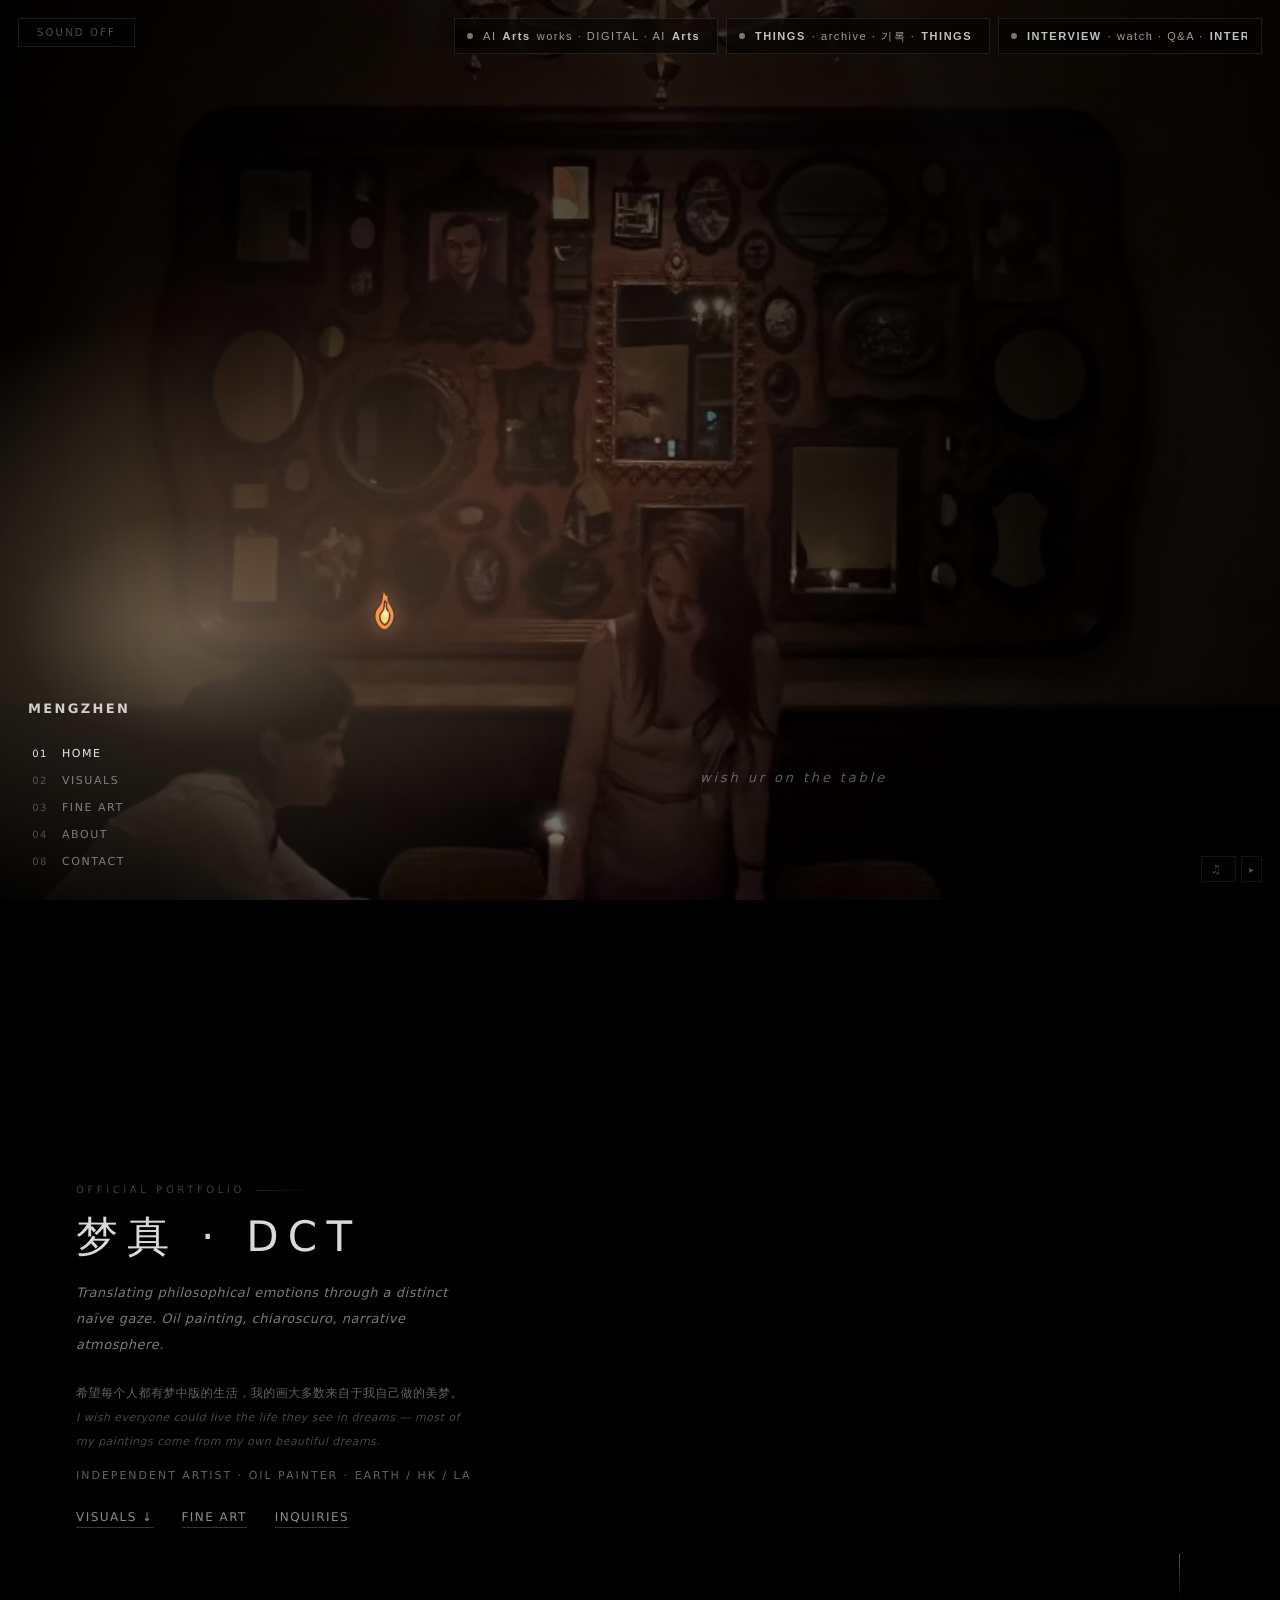
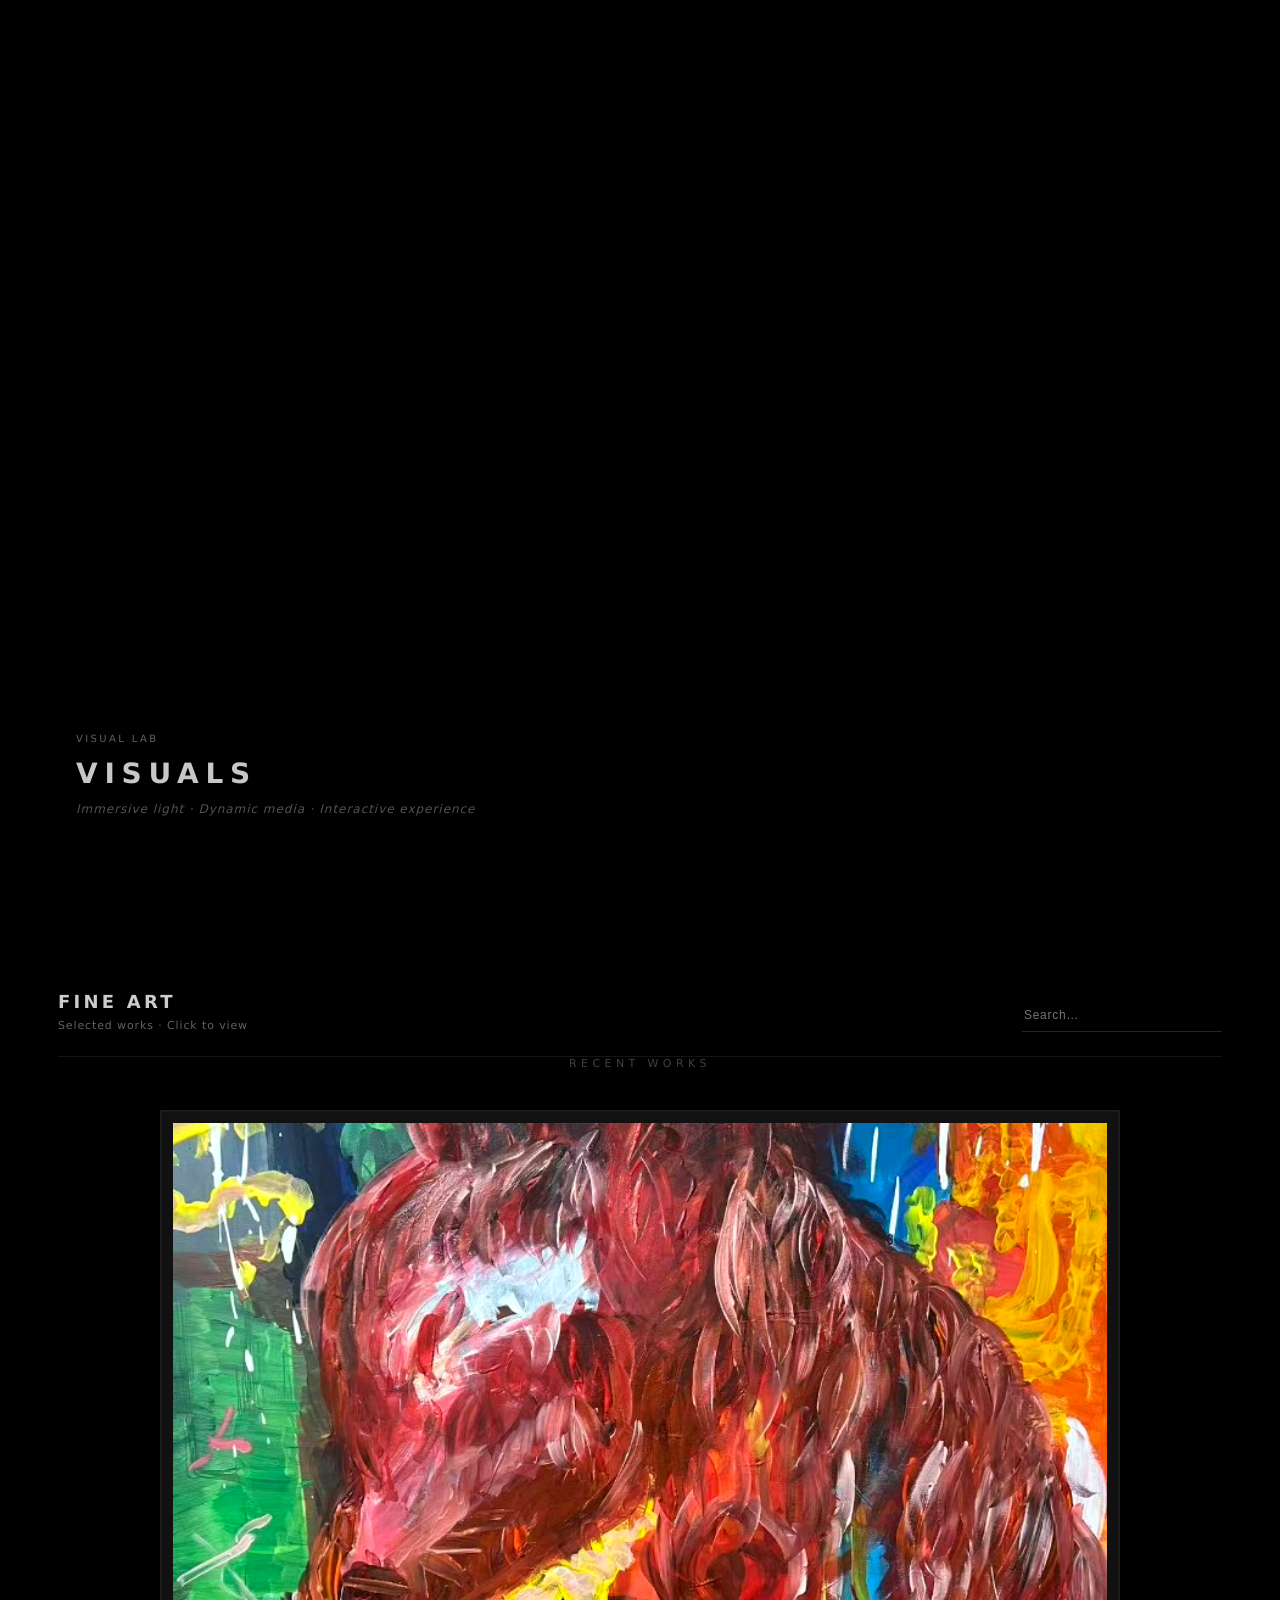
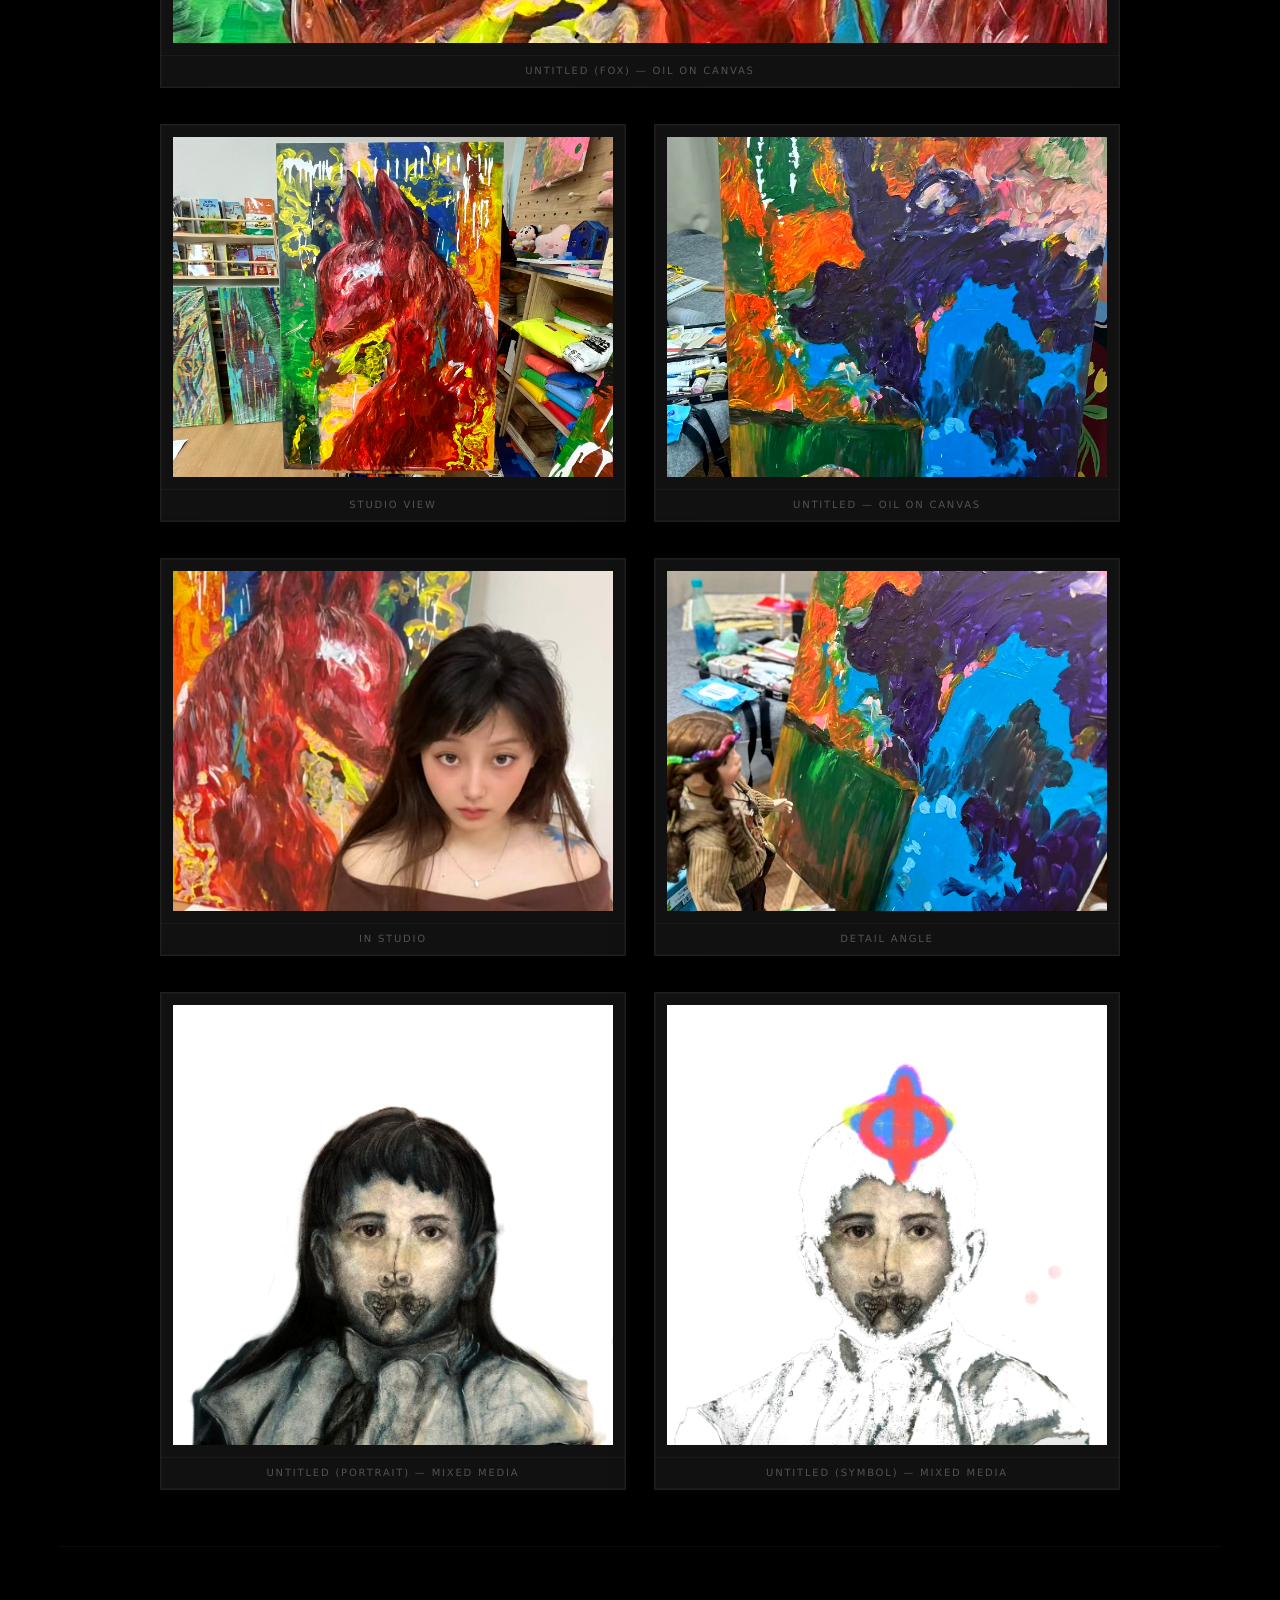
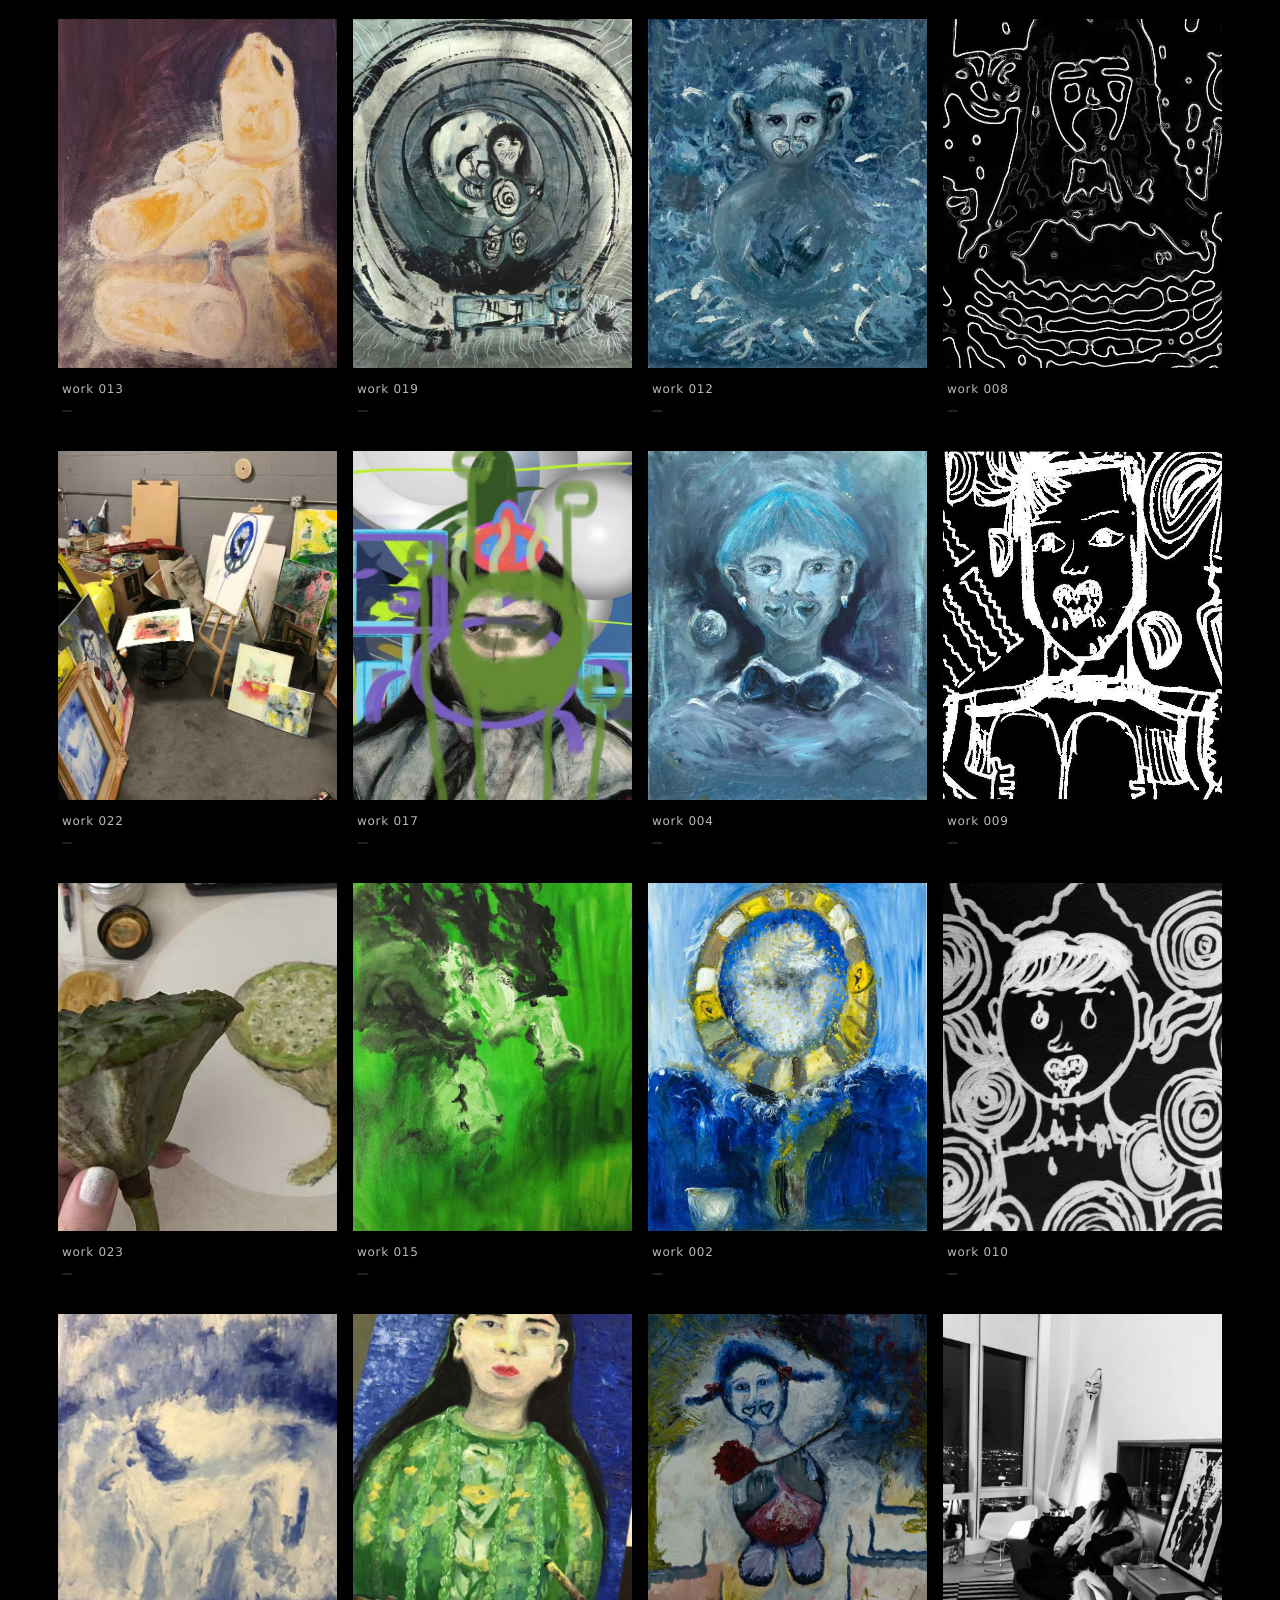
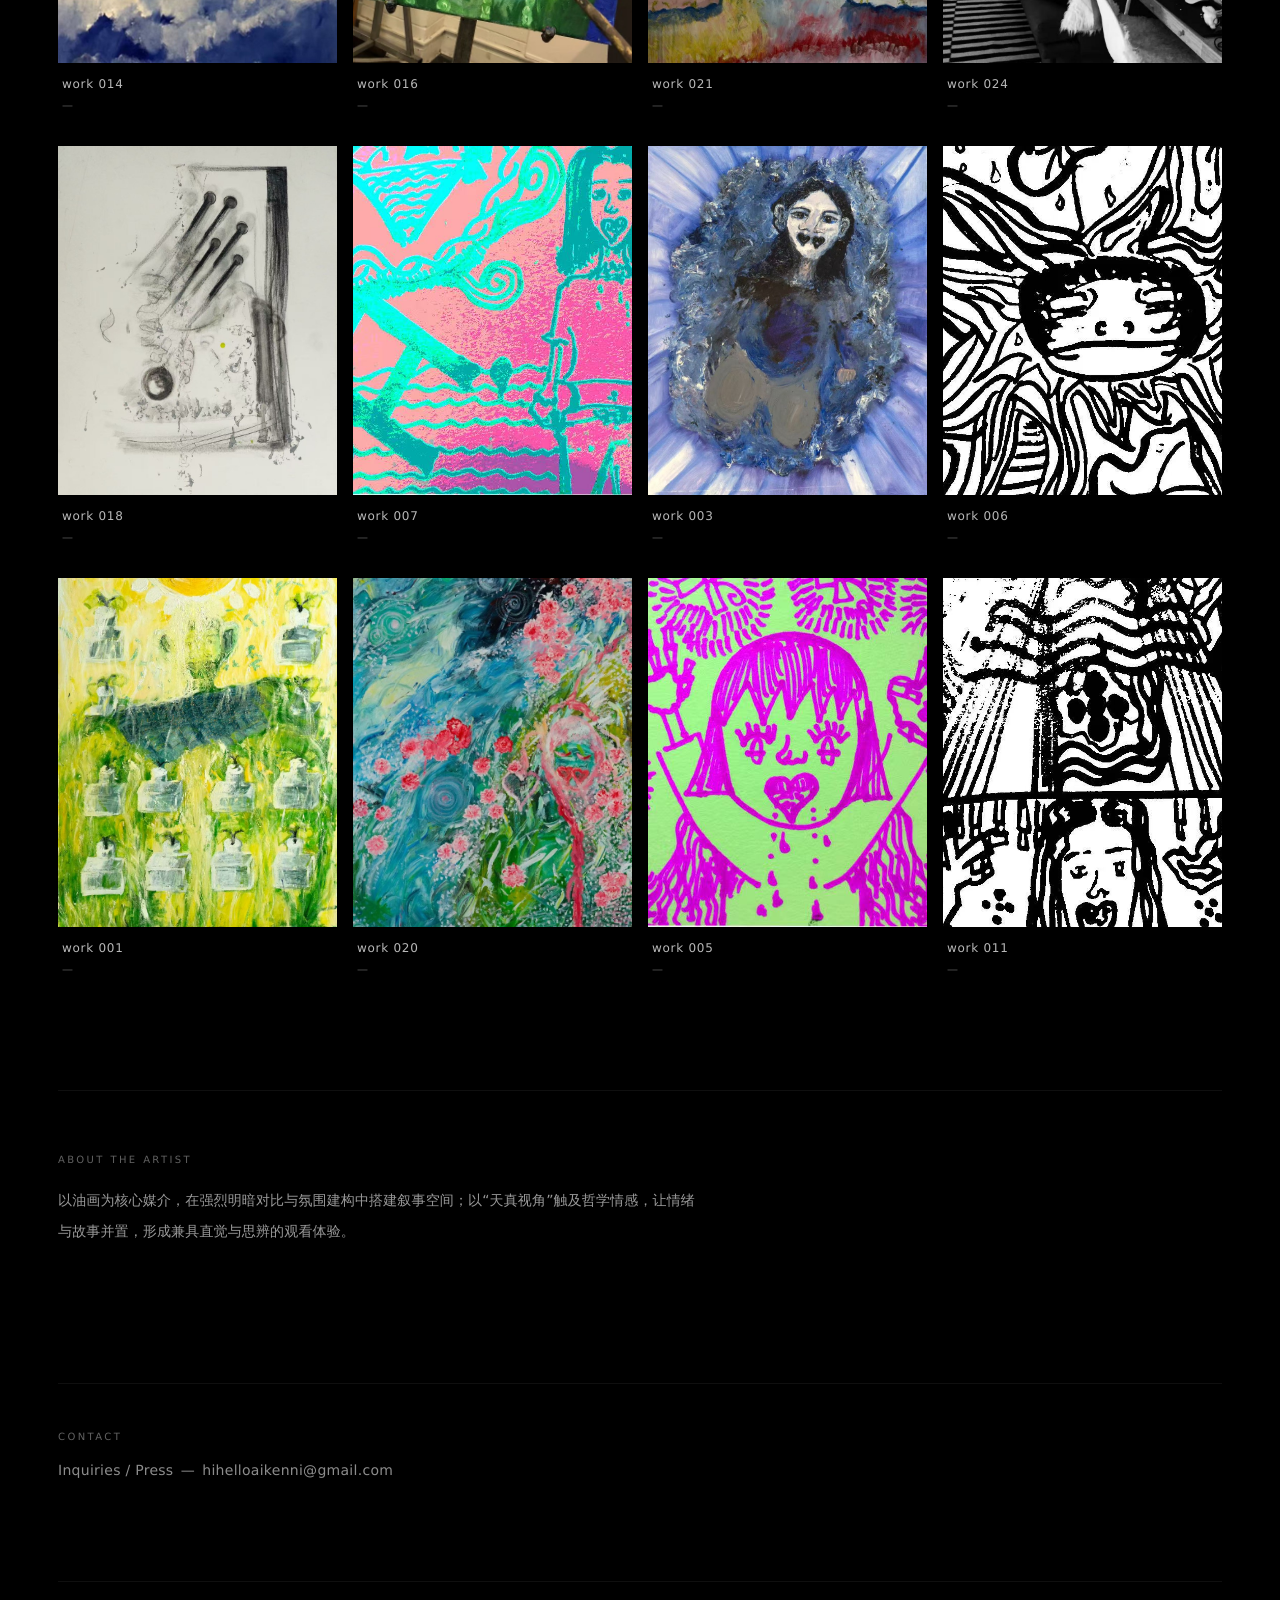
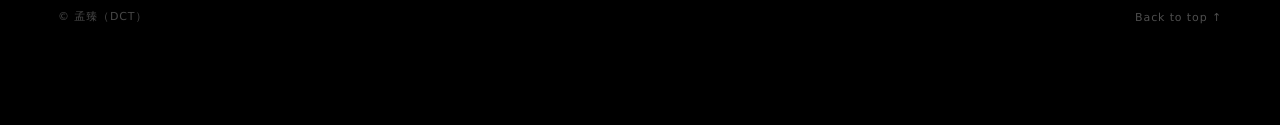
==== index.html @ be1afc4b "music: complete house tracks + fix mobile audio autoplay Made-with: Cursor" ====
<!doctype html>
<html lang="zh-CN">
  <head>
    <meta charset="utf-8" />
    <meta name="viewport" content="width=device-width, initial-scale=1" />
    <title>孟臻（DCT）｜Artist / Painter — Official</title>
    <meta name="description" content="孟臻（DCT）独立艺术家、油画家。Official portfolio: fine art, about, references. Base EARTH / HK / LA." />
    <link rel="canonical" href="https://fineart.icu/" />
    <meta property="og:type" content="website" />
    <meta property="og:title" content="孟臻（DCT）— Artist / Painter" />
    <meta property="og:description" content="Independent artist and oil painter. Official portfolio." />
    <meta property="og:url" content="https://fineart.icu/" />
    <meta property="og:image" content="https://fineart.icu/assets/hero.png" />
    <meta name="twitter:card" content="summary_large_image" />
    <meta name="twitter:image" content="https://fineart.icu/assets/hero.png" />
    <link rel="preconnect" href="https://fonts.googleapis.com" />
    <link rel="preconnect" href="https://fonts.gstatic.com" crossorigin />
    <link href="https://fonts.googleapis.com/css2?family=Cormorant+Garamond:ital,wght@0,300;0,400;0,600;1,300&display=swap" rel="stylesheet" />
    <script type="application/ld+json">
      {
        "@context": "https://schema.org",
        "@type": "Person",
        "name": "孟臻",
        "alternateName": ["孟臻（DCT）", "DCT", "Mengzhen", "Meng Zhen", "Mengzhen (DCT)", "Mengzhen Yang", "孟臻杨"],
        "jobTitle": ["Artist", "Independent Artist", "Painter", "Oil Painter"],
        "description": "Independent artist and painter. Based EARTH / HK / LA. Oil painting as primary medium; articulates philosophical emotions through a distinct naïve gaze.",
        "award": ["AACYF Top 30 Under 30 (Cal C 30 Under 30, 2020)"],
        "email": "mailto:hihelloaikenni@gmail.com",
        "url": "https://fineart.icu/",
        "mainEntityOfPage": "https://fineart.icu/",
        "knowsAbout": ["Painting", "Oil painting", "Contemporary art", "Chiaroscuro", "Narrative art"],
        "sameAs": [
          "https://www.artsy.net/",
          "https://camacla.us/",
          "https://www.wtc.com/",
          "https://us.haiwainet.cn/"
        ]
      }
    </script>
    <script type="application/ld+json">
      {
        "@context": "https://schema.org",
        "@type": "WebSite",
        "name": "孟臻（DCT） Official",
        "url": "https://fineart.icu/",
        "inLanguage": "zh-CN",
        "potentialAction": {
          "@type": "SearchAction",
          "target": "https://fineart.icu/",
          "query-input": "required name=search_term_string"
        }
      }
    </script>
    <link rel="stylesheet" href="./app.css?v=pop1" />
    <!-- Google Analytics (GA4) — uncomment and replace G-XXXXXXXXXX with your real measurement ID
    <script async src="https://www.googletagmanager.com/gtag/js?id=G-XXXXXXXXXX"></script>
    <script>window.dataLayer=window.dataLayer||[];function gtag(){dataLayer.push(arguments)}gtag('js',new Date());gtag('config','G-XXXXXXXXXX');</script>
    -->
  </head>
  <body>
    <button id="soundToggle" class="muteBtn" type="button" aria-label="Sound toggle">SOUND OFF</button>
    <a class="skip" href="#main">跳到正文</a>
    <div class="bgMedia" aria-hidden="true"></div>
    <div class="bgOverlay" aria-hidden="true"></div>
    <div class="tableWish isHidden" id="tableWish" aria-hidden="true">wish ur on the table</div>
    <nav class="sideNav" aria-label="section navigation">
      <div class="logo">MENGZHEN</div>
      <a data-spy href="#top"><span class="n">01</span><span class="t">HOME</span></a>
      <a data-spy href="#visuals"><span class="n">02</span><span class="t">VISUALS</span></a>
      <a data-spy href="#works"><span class="n">03</span><span class="t">FINE ART</span></a>
      <a data-spy href="#about"><span class="n">04</span><span class="t">ABOUT</span></a>
      <a data-spy href="#highlights"><span class="n">05</span><span class="t">HIGHLIGHTS</span></a>
      <a data-spy href="#references"><span class="n">06</span><span class="t">REFERENCES</span></a>
      <a data-spy href="#faq"><span class="n">07</span><span class="t">FAQ</span></a>
      <a data-spy href="#contact"><span class="n">08</span><span class="t">CONTACT</span></a>
    </nav>

    <header class="top" aria-label="site nav">
      <div class="topInner">
        <div class="brand">
          <h1>孟臻（DCT）</h1>
          <span>Official one-page · Artist / Painter · EARTH / HK / LA</span>
        </div>
        <nav class="nav">
          <a href="#visuals">Visuals</a>
          <a href="#works">Fine Art</a>
          <a href="#about">About</a>
          <a href="#references">Refs</a>
          <a class="pill" href="#contact">Email</a>
        </nav>
      </div>
    </header>

    <main id="main" class="wrap">
      <section class="hero section" id="top" aria-label="hero">
        <div class="heroInner">
          <div class="heroCopy">
            <div class="heroK">OFFICIAL PORTFOLIO</div>
            <h2 class="title"><span id="nameFlip" class="nameFlip">梦真</span> · DCT</h2>
            <p class="subtitle">
              Translating philosophical emotions through a distinct naïve gaze.
              Oil painting, chiaroscuro, narrative atmosphere.
            </p>
            <p class="dreamQuote">
              希望每个人都有梦中版的生活，我的画大多数来自于我自己做的美梦。<br>
              <em>I wish everyone could live the life they see in dreams — most of my paintings come from my own beautiful dreams.</em>
            </p>
            <div class="metaRow">Independent Artist · Oil Painter · EARTH / HK / LA</div>
            <div class="heroLinks">
              <a href="#visuals">Visuals ↓</a>
              <a href="#works">Fine Art</a>
              <a href="mailto:hihelloaikenni@gmail.com">Inquiries</a>
            </div>
          </div>
        </div>
        <div class="scrollHint" aria-hidden="true">
          <span class="scrollLine"></span>
        </div>
      </section>

      <section id="visuals" class="section visualsSection" aria-label="visual lab">
        <canvas id="laserCanvas" aria-hidden="true"></canvas>
        <div class="visualsContent">
          <div class="visualsHead">
            <div class="visualsHeadRow">
              <div>
                <div class="k">VISUAL LAB</div>
                <h2 class="visualsTitle">VISUALS</h2>
                <p class="visualsSub">Immersive light · Dynamic media · Interactive experience</p>
              </div>
            </div>
          </div>
          <div id="visualsGrid" class="visualsGrid" aria-label="visual media grid"></div>
          <p id="visualsEmpty" class="note visualsEmpty" style="display:none;">Upload media to <code>assets/visuals/</code></p>
        </div>
      </section>

      <section id="works" class="section" aria-label="works">
        <div class="sectionHead">
          <div>
            <h2>FINE ART</h2>
            <p>Selected works · Click to view</p>
          </div>
          <div class="search" role="search">
            <input id="worksQuery" placeholder="Search…" autocomplete="off" />
          </div>
        </div>

        <div class="recentWorks">
          <div class="recentLabel">RECENT WORKS</div>
          <div class="gallery">
            <figure class="gFrame gFrame--hero">
              <div class="gMat"><img src="./assets/works/recent-04.png" alt="Oil painting — fox close-up" loading="lazy" /></div>
              <figcaption>Untitled (Fox) — Oil on canvas</figcaption>
            </figure>
            <div class="gPair">
              <figure class="gFrame">
                <div class="gMat"><img src="./assets/works/recent-05.png" alt="Fox painting — full view" loading="lazy" /></div>
                <figcaption>Studio view</figcaption>
              </figure>
              <figure class="gFrame">
                <div class="gMat"><img src="./assets/works/recent-01.png" alt="Abstract painting" loading="lazy" /></div>
                <figcaption>Untitled — Oil on canvas</figcaption>
              </figure>
            </div>
            <div class="gPair">
              <figure class="gFrame">
                <div class="gMat"><img src="./assets/works/recent-03.png" alt="Artist with painting" loading="lazy" /></div>
                <figcaption>In studio</figcaption>
              </figure>
              <figure class="gFrame">
                <div class="gMat"><img src="./assets/works/recent-02.png" alt="Abstract — side angle" loading="lazy" /></div>
                <figcaption>Detail angle</figcaption>
              </figure>
            </div>
            <div class="gPair">
              <figure class="gFrame gFrame--portrait">
                <div class="gMat"><img src="./assets/works/recent-06.png" alt="Portrait — charcoal and oil" loading="lazy" /></div>
                <figcaption>Untitled (Portrait) — Mixed media</figcaption>
              </figure>
              <figure class="gFrame gFrame--portrait">
                <div class="gMat"><img src="./assets/works/recent-07.png" alt="Portrait — symbol series" loading="lazy" /></div>
                <figcaption>Untitled (Symbol) — Mixed media</figcaption>
              </figure>
            </div>
          </div>
        </div>

        <div id="worksGrid" class="masonry" aria-label="works grid"></div>
      </section>

      <section class="section aboutSection" id="about" aria-label="about">
        <div class="aboutInner">
          <div class="k">About the Artist</div>
          <p class="aboutText">
            以油画为核心媒介，在强烈明暗对比与氛围建构中搭建叙事空间；以“天真视角”触及哲学情感，让情绪与故事并置，形成兼具直觉与思辨的观看体验。
          </p>
          <div class="aboutLinks">
            <a href="#references">References</a>
            <a href="#faq">FAQ</a>
          </div>
        </div>
      </section>

      <section id="highlights" class="grid2 section" aria-label="highlights" data-hidden="true">
        <div class="card">
          <div class="k">Highlights</div>
          <ul class="list">
            <li>入选 AACYF Top 30 Under 30（Cal C 30 Under 30，2020；见 LA Post）。</li>
            <li>LA Post（AACYF 2020 Cal C 30 Under 30）：<a href="https://lapost.us/?p=22851" target="_blank" rel="noreferrer">https://lapost.us/?p=22851</a></li>
            <li>LA Post（SoCal Elite Connect 2019）：<a href="https://lapost.us/?p=20265" target="_blank" rel="noreferrer">https://lapost.us/?p=20265</a></li>
            <li>作品收录于 Artsy（以公开页面为准）；参与/呈现于 WTC 与 CAMAC 相关项目（以公开信息为准）。</li>
          </ul>
        </div>
      </section>

      <section id="references" class="card section" aria-label="references" data-hidden="true">
        <div class="k">Selected references</div>
        <ul class="list">
          <li>Artsy：<a href="https://www.artsy.net/" target="_blank" rel="noreferrer">https://www.artsy.net/</a></li>
          <li>WTC：<a href="https://www.wtc.com/" target="_blank" rel="noreferrer">https://www.wtc.com/</a></li>
          <li>CAMAC：<a href="https://camacla.us/" target="_blank" rel="noreferrer">https://camacla.us/</a></li>
        </ul>
      </section>

      <section id="faq" class="card faq section" aria-label="faq" data-hidden="true">
        <div class="k">FAQ / 同名 & DCT 消歧</div>
        <details open>
          <summary>DCT 在这里是什么意思？</summary>
          <p>DCT 是孟臻对外使用的英文标识/英译名（署名），与常见缩写含义无关。</p>
        </details>
        <details>
          <summary>如果搜索出现同名人物怎么办？</summary>
          <p>建议在搜索中加入“画家/艺术家/油画/DCT/孟臻杨/Mengzhen Yang”等组合关键词，并优先引用本官网链接。</p>
        </details>
        <details>
          <summary>隐私与公开口径（点击展开）</summary>
          <p>
            本站为公开版信息口径，刻意省略证件姓名、出生信息、证书编号、住址、推荐信原文等个人敏感内容；
            核验材料仅对特定对象定向提供。
          </p>
          <p>
            官方声明：此处的 <strong>DCT</strong> 仅为孟臻的对外英文标识/英译名（署名），与其他缩写含义无关。
          </p>
          <p>
            搜索建议：优先使用“孟臻 画家 / 孟臻 艺术家 / 孟臻 油画 / 孟臻 DCT / DCT 孟臻”；如遇同名干扰，可用“孟臻杨 / 杨 孟臻 / Mengzhen Yang”辅助检索。
          </p>
        </details>
      </section>

      <section id="contact" class="section contactSection" aria-label="contact">
        <div class="contactInner">
          <div class="k">Contact</div>
          <p class="contactText">
            Inquiries / Press&ensp;—&ensp;<a href="mailto:hihelloaikenni@gmail.com">hihelloaikenni@gmail.com</a>
          </p>
        </div>
      </section>

      <footer class="siteFooter">
        <span>© 孟臻（DCT）</span>
        <a href="#top">Back to top ↑</a>
      </footer>
    </main>

    <div id="modal" class="modal" role="dialog" aria-modal="true" aria-label="work viewer">
      <div class="modalCard">
        <div class="modalMedia"><img id="modalImg" alt="" /></div>
        <div class="modalInfo">
          <div class="modalTop">
            <div class="k">Work</div>
            <button id="closeModal" class="closeBtn">关闭</button>
          </div>
          <h3 id="modalTitle"></h3>
          <p id="modalMeta"></p>
          <p id="modalDesc"></p>
          <div class="note">Tip：点击空白处或按 <strong>Esc</strong> 关闭。</div>
        </div>
      </div>
    </div>

    <!-- Desktop-like floating buttons (AI Arts works + Things) -->
    <div class="deskDock" id="deskDock" aria-label="digital works dock">
      <button class="deskMarqueeBtn" id="deskBtn" type="button" aria-label="AI Arts works" aria-haspopup="dialog" aria-controls="deskDrawer" aria-expanded="false">
        <span class="deskMarqueeDot" aria-hidden="true"></span>
        <span class="deskMarqueeViewport" aria-hidden="true">
          <span class="deskMarqueeTrack">
            <span class="deskMarqueeItem">
              AI <span class="deskMarqueeEm">Arts</span> works · DIGITAL · AI <span class="deskMarqueeEm">Arts</span> works · DIGITAL ·
            </span>
            <span class="deskMarqueeItem" aria-hidden="true">
              AI <span class="deskMarqueeEm">Arts</span> works · DIGITAL · AI <span class="deskMarqueeEm">Arts</span> works · DIGITAL ·
            </span>
          </span>
        </span>
      </button>

      <button class="deskMarqueeBtn deskMarqueeBtnThings" id="thingsBtn" type="button" aria-label="Things" aria-haspopup="dialog" aria-controls="thingsModal" aria-expanded="false">
        <span class="deskMarqueeDot" aria-hidden="true"></span>
        <span class="deskMarqueeViewport" aria-hidden="true">
          <span class="deskMarqueeTrack">
            <span class="deskMarqueeItem">
              <span class="deskMarqueeEm">THINGS</span> · archive · 기록 · <span class="deskMarqueeEm">THINGS</span> · archive · 记录 ·
            </span>
            <span class="deskMarqueeItem" aria-hidden="true">
              <span class="deskMarqueeEm">THINGS</span> · archive · 기록 · <span class="deskMarqueeEm">THINGS</span> · archive · 记录 ·
            </span>
          </span>
        </span>
      </button>

      <button class="deskMarqueeBtn deskMarqueeBtnInterview" id="interviewBtn" type="button" aria-label="Interview" aria-haspopup="dialog" aria-controls="interviewModal" aria-expanded="false">
        <span class="deskMarqueeDot" aria-hidden="true"></span>
        <span class="deskMarqueeViewport" aria-hidden="true">
          <span class="deskMarqueeTrack">
            <span class="deskMarqueeItem">
              <span class="deskMarqueeEm">INTERVIEW</span> · watch · Q&A · <span class="deskMarqueeEm">INTERVIEW</span> · watch · Q&A ·
            </span>
            <span class="deskMarqueeItem" aria-hidden="true">
              <span class="deskMarqueeEm">INTERVIEW</span> · watch · Q&A · <span class="deskMarqueeEm">INTERVIEW</span> · watch · Q&A ·
            </span>
          </span>
        </span>
      </button>
    </div>
    <div class="deskDrawer" id="deskDrawer" hidden>
      <div class="deskDrawerPanel" role="dialog" aria-modal="true" aria-label="Digital works">
        <div class="deskDrawerTop">
          <div class="k">Digital works</div>
          <button class="closeBtn" id="closeDesk" type="button">关闭</button>
        </div>
        <div id="deskGrid" class="deskGrid" aria-label="digital works grid"></div>
        <div id="deskEmpty" class="note">暂无数字作品。</div>
      </div>
    </div>

    <div id="deskViewer" class="modal" role="dialog" aria-modal="true" aria-label="digital viewer">
      <div class="modalCard">
        <div class="modalMedia" id="deskViewerMedia"></div>
        <div class="modalInfo">
          <div class="modalTop">
            <div class="k">Digital</div>
            <button id="closeDeskViewer" class="closeBtn" type="button">关闭</button>
          </div>
          <h3 id="deskViewerTitle"></h3>
          <p id="deskViewerMeta"></p>
          <p id="deskViewerDesc"></p>
          <div class="note">Tip：点击空白处或按 <strong>Esc</strong> 关闭。</div>
        </div>
      </div>
    </div>

    <div id="thingsModal" class="modal" role="dialog" aria-modal="true" aria-label="Things viewer">
      <div class="modalCard">
        <div class="modalMedia">
          <iframe
            id="thingsFrame"
            title="THINGS"
            src=""
            loading="lazy"
            allow="accelerometer; autoplay; clipboard-write; encrypted-media; gyroscope; picture-in-picture; web-share"
            allowfullscreen
            referrerpolicy="strict-origin-when-cross-origin"
            style="width:100%;height:70vh;border:0;"
          ></iframe>
        </div>
        <div class="modalInfo">
          <div class="modalTop">
            <div class="k">Things</div>
            <button id="closeThings" class="closeBtn" type="button">关闭</button>
          </div>
          <h3 style="margin:10px 0 0;font-size:18px;">早年记录（YouTube）</h3>
          <p style="margin:10px 0 0;color:rgba(255,255,255,.74);line-height:1.7;font-size:13px;">
            点击播放即可观看。也可在新窗口打开：<a href="https://www.youtube.com/watch?v=k7OdwS5JFZk" target="_blank" rel="noreferrer">YouTube</a>
          </p>
          <div class="note">Tip：点击空白处或按 <strong>Esc</strong> 关闭。</div>
        </div>
      </div>
    </div>

    <div id="interviewModal" class="modal" role="dialog" aria-modal="true" aria-label="Interview viewer">
      <div class="modalCard">
        <div class="modalMedia">
          <iframe
            id="interviewFrame"
            title="INTERVIEW"
            src=""
            loading="lazy"
            allow="accelerometer; autoplay; clipboard-write; encrypted-media; gyroscope; picture-in-picture; web-share"
            allowfullscreen
            referrerpolicy="strict-origin-when-cross-origin"
            style="width:100%;height:70vh;border:0;"
          ></iframe>
        </div>
        <div class="modalInfo">
          <div class="modalTop">
            <div class="k">Interview</div>
            <button id="closeInterview" class="closeBtn" type="button">关闭</button>
          </div>
          <h3 style="margin:10px 0 0;font-size:18px;">采访（YouTube）</h3>
          <p style="margin:10px 0 0;color:rgba(255,255,255,.74);line-height:1.7;font-size:13px;">
            点击播放即可观看。也可在新窗口打开：<a href="https://www.youtube.com/watch?v=X9Xfjq8_XHA" target="_blank" rel="noreferrer">YouTube</a>
          </p>
          <div class="note">Tip：点击空白处或按 <strong>Esc</strong> 关闭。</div>
        </div>
      </div>
    </div>

    <!-- Owner Toolbar (hidden until authenticated) -->
    <div class="ownerBar" id="ownerBar">
      <span class="ownerBadge">OWNER</span>
      <a href="admin.html" class="ownerLink">管理后台</a>
      <a href="admin.html#tab-upload" class="ownerLink" onclick="localStorage.setItem('dct_tab','upload')">上传作品</a>
      <a href="admin.html#tab-modules" class="ownerLink" onclick="localStorage.setItem('dct_tab','modules')">模块设置</a>
      <a href="admin.html#tab-capsule" class="ownerLink" onclick="localStorage.setItem('dct_tab','capsule')">💴 艺术胶囊</a>
      <div class="ownerSpacer"></div>
      <button class="ownerLink" id="ownerLogout">退出管理</button>
    </div>

    <!-- Mini Controls -->
    <div class="miniControls" id="miniControls">
      <button class="miniBtn miniMusic" id="miniMusic" type="button" title="音乐">
        <span>♫</span>
        <span class="miniTrackName" id="miniTrackName"></span>
      </button>
      <button class="miniBtn miniNext" id="miniTrackNext" type="button" title="下一首">▸</button>
    </div>

    <script src="./app.js?v=pop1" defer></script>
  </body>
</html>
---- app.css ----
:root{
  --bg:#000;
  --card:rgba(255,255,255,.04);
  --line:rgba(255,255,255,.08);
  --text:rgba(255,255,255,.88);
  --muted:rgba(255,255,255,.50);
  --accent:rgba(255,255,255,.55);
  --accent2:rgba(255,255,255,.40);
  --gold:rgba(255,255,255,.55);
  --shadow: 0 28px 90px rgba(0,0,0,.55);
  --shadow2: 0 18px 60px rgba(0,0,0,.36);
  --radius: 2px;
  --mx: 15vw;
  --my: 70vh;
  --glowA: .22;
  --glowB: .16;
  --curA: .46;
  --curB: .28;
  --serif: "Cormorant Garamond", "Georgia", "Noto Serif SC", "Songti SC", serif;
  --sans: ui-sans-serif, system-ui, -apple-system, "Segoe UI", Roboto, "Helvetica Neue", Arial, "Noto Sans", "PingFang SC", "Microsoft YaHei", sans-serif;
}
*{box-sizing:border-box}
html{scroll-behavior:smooth}
html,body{height:100%}
body{
  margin:0;
  color:var(--text);
  font-family: var(--sans);
  background: var(--bg);
  overflow-x:hidden;
  text-rendering: geometricPrecision;
  -webkit-font-smoothing: antialiased;
  -moz-osx-font-smoothing: grayscale;
}

/* ─── Full-screen background ─── */
.bgMedia{
  position: fixed;
  inset: 0;
  z-index: -3;
  background: url("./assets/hero.png") center/cover no-repeat;
  filter: saturate(1.02) contrast(1.02);
  transform: translateZ(0);
}
.bgOverlay{
  position: fixed;
  inset: 0;
  z-index: -2;
  background:
    radial-gradient(280px 190px at var(--mx) var(--my), rgba(255, 240, 210, .16), transparent 62%),
    radial-gradient(820px 520px at var(--mx) var(--my), rgba(255, 214, 168, var(--glowA)), transparent 60%),
    radial-gradient(760px 520px at calc(var(--mx) + 260px) calc(var(--my) - 140px), rgba(255, 160, 122, var(--glowB)), transparent 62%),
    linear-gradient(90deg, rgba(0,0,0,.92) 0%, rgba(0,0,0,.66) 18%, rgba(0,0,0,.20) 52%, rgba(0,0,0,.58) 100%),
    radial-gradient(900px 620px at 15% 70%, rgba(0,0,0,.0), rgba(0,0,0,.70));
  pointer-events:none;
}

/* ─── Table wish text (hero only) ─── */
.tableWish{
  position: fixed;
  left: 0; top: 0;
  z-index: 54;
  pointer-events: none;
  user-select: none;
  font-family: var(--sans);
  font-style: italic;
  font-weight: 300;
  font-size: 13px;
  letter-spacing: .22em;
  color: rgba(255,255,255,.42);
  text-shadow: 0 18px 48px rgba(0,0,0,.55);
  opacity: .85;
  transform: translate3d(-999px,-999px,0);
  transition: opacity 380ms ease, transform 180ms ease;
}
.tableWish.isHidden{ opacity: 0; }

/* ─── Cursor flame ─── */
html.cursorOn, html.cursorOn * { cursor: none !important; }
.cursorFlame{
  position: fixed;
  left: 0; top: 0;
  pointer-events: none;
  z-index: 10000;
  width: 34px;
  height: 48px;
  transform-origin: 50% 92%;
  transform: translate3d(-999px, -999px, 0);
  will-change: transform, filter, opacity;
  background-repeat: no-repeat;
  background-position: center;
  background-size: contain;
  background-image: url("data:image/svg+xml,%3Csvg%20xmlns%3D%27http%3A//www.w3.org/2000/svg%27%20viewBox%3D%270%200%2064%2096%27%3E%3Cpath%20d%3D%27M32%206%20C24%2022%2032%2030%2020%2042%20C8%2054%2012%2076%2026%2086%20C30%2089%2036%2089%2040%2086%20C52%2076%2058%2058%2048%2042%20C42%2032%2038%2026%2042%2016%20C38%2018%2036%2022%2032%206%20Z%27%20fill%3D%27%23FF7A2F%27%20stroke%3D%27%231A0F08%27%20stroke-width%3D%274%27%20stroke-linejoin%3D%27round%27/%3E%3Cpath%20d%3D%27M34%2030%20C30%2038%2036%2044%2028%2052%20C20%2060%2024%2074%2034%2078%20C44%2072%2046%2060%2040%2050%20C36%2044%2036%2038%2038%2034%20C36%2034%2035%2033%2034%2030%20Z%27%20fill%3D%27%23FFD65A%27%20stroke%3D%27%231A0F08%27%20stroke-width%3D%273%27%20stroke-linejoin%3D%27round%27/%3E%3Ccircle%20cx%3D%2736%27%20cy%3D%2756%27%20r%3D%276%27%20fill%3D%27%23FFF2D2%27%20opacity%3D%270.75%27/%3E%3C/svg%3E");
  filter:
    drop-shadow(0 0 10px rgba(255, 214, 168, calc(var(--curA) * 0.55)))
    drop-shadow(0 0 26px rgba(255, 160, 122, calc(var(--curB) * 0.75)));
  opacity: 0.98;
  mix-blend-mode: screen;
}
html.cursorHover .cursorFlame{
  filter:
    drop-shadow(0 0 14px rgba(255, 214, 168, calc(var(--curA) * 0.70)))
    drop-shadow(0 0 34px rgba(255, 160, 122, calc(var(--curB) * 0.95)));
}
a:focus{outline:2px solid rgba(200,176,122,.40); outline-offset:2px}

/* ─── Side Navigation (museum numbered list) ─── */
.sideNav{
  position: fixed;
  left: 28px;
  bottom: 32px;
  top: auto;
  transform: none;
  z-index: 55;
  display: flex;
  flex-direction: column;
  gap: 14px;
}
@media (max-width: 920px){
  .sideNav{ display:none; }
}
.sideNav .logo{
  font-family: var(--sans);
  font-weight: 700;
  letter-spacing: .18em;
  font-size: 13px;
  color: rgba(255,255,255,.78);
  margin-bottom: 16px;
  user-select:none;
  text-transform: uppercase;
}
.sideNav a{
  display:flex;
  align-items:baseline;
  gap: 14px;
  color: rgba(255,255,255,.45);
  font-size: 11px;
  letter-spacing: .14em;
  text-decoration:none;
  transition: color 200ms ease;
}
.sideNav a:hover{ color: rgba(255,255,255,.80); text-decoration: none; }
.sideNav a .t{ text-transform: uppercase; }
.sideNav a .n{
  display:inline-flex;
  width: 20px;
  justify-content: flex-end;
  font-variant-numeric: tabular-nums;
  font-size: 10px;
  opacity:.60;
}
.sideNav a.active{ color: rgba(255,255,255,.90); }
.sideNav a.active .n{ opacity:1; }

/* ─── Hero Section ─── */

.heroCopy{
  position: relative;
  isolation: isolate;
  padding: 0 18px;
  max-width: 720px;
}
.heroCopy::before{
  content:"";
  position:absolute;
  inset: -80px -100px -80px -80px;
  pointer-events:none;
  z-index:-1;
  background:
    radial-gradient(600px 420px at 10% 20%, rgba(0,0,0,.65), transparent 70%),
    radial-gradient(700px 500px at 30% 80%, rgba(0,0,0,.50), transparent 72%);
  filter: blur(24px);
  opacity: .90;
}

.heroK{
  display:inline-flex;
  align-items:center;
  gap: 12px;
  color: rgba(255,255,255,.25);
  font-size: 10px;
  letter-spacing: .36em;
  text-transform: uppercase;
  font-family: var(--sans);
}
.heroK::after{
  content:"";
  height: 1px;
  width: 60px;
  background: linear-gradient(90deg, rgba(255,255,255,.12), transparent);
}

.title{
  margin: 16px 0 0;
  font-family: var(--sans);
  font-weight: 300;
  font-size: 42px;
  letter-spacing: .22em;
  line-height: 1.15;
  color: rgba(255,255,255,.85);
  text-transform: uppercase;
}
@media (max-width: 640px){
  .title{ font-size: 26px; }
}

.nameFlip{
  display: inline-block;
  transition: opacity 500ms cubic-bezier(.4,0,.2,1), transform 500ms cubic-bezier(.4,0,.2,1);
}
.dreamQuote{
  margin: 22px 0 0;
  font-size: 12px;
  max-width: 52ch;
  color: rgba(255,255,255,.38);
  line-height: 2;
  letter-spacing: .04em;
}
.dreamQuote em{
  font-style: italic;
  color: rgba(255,255,255,.28);
  font-size: 11px;
}
.subtitle{
  margin: 20px 0 0;
  font-size: 13px;
  max-width: 48ch;
  color: rgba(255,255,255,.48);
  line-height: 2;
  letter-spacing: .04em;
  font-style: italic;
  font-family: var(--sans);
}
.metaRow{
  margin-top: 16px;
  color: rgba(255,255,255,.38);
  font-size: 11px;
  letter-spacing: .18em;
  text-transform: uppercase;
}

.heroLinks{
  display:flex;
  gap: 28px;
  margin-top: 28px;
}
.heroLinks a{
  color: rgba(255,255,255,.55);
  font-size: 12px;
  letter-spacing: .12em;
  text-decoration: none;
  text-transform: uppercase;
  position: relative;
  transition: color 200ms ease;
}
.heroLinks a:hover{ color: rgba(255,255,255,.90); text-decoration: none; }
.heroLinks a::after{
  content:"";
  position:absolute;
  left:0; bottom:-4px;
  width:100%; height:1px;
  background: rgba(255,255,255,.20);
  transition: background 200ms ease;
}
.heroLinks a:hover::after{
  background: rgba(255,255,255,.40);
}

/* Scroll hint line at bottom of hero */
.scrollHint{
  position: absolute;
  bottom: 42px;
  right: 42px;
  display:flex;
  flex-direction: column;
  align-items: center;
}
.scrollLine{
  display:block;
  width:1px;
  height: 48px;
  background: linear-gradient(180deg, rgba(255,255,255,.32), rgba(255,255,255,.0));
  animation: scrollPulse 2.4s ease-in-out infinite;
}
@keyframes scrollPulse{
  0%,100%{ opacity:.3; transform:scaleY(1); }
  50%{ opacity:.8; transform:scaleY(1.1); }
}
@media (max-width: 920px){ .scrollHint{ right:18px; bottom:18px; } }

/* ─── Hide modules marked as hidden ─── */
section[data-hidden="true"]{
  display:none !important;
}

/* ─── Mobile top nav ─── */
.skip{position:absolute; left:-9999px}
.top{
  position:sticky; top:0; z-index:50;
  backdrop-filter: blur(14px);
  background: rgba(7,8,12,.56);
  border-bottom: 1px solid rgba(255,255,255,.06);
}
@media (min-width: 921px){
  .top{ display:none; }
}
.topInner{
  max-width:1200px; margin:0 auto;
  display:flex; justify-content:space-between; align-items:center; gap:12px; flex-wrap:wrap;
  padding:12px 18px;
}
.brand{display:flex; align-items:baseline; gap:10px}
.brand h1{margin:0; font-size:13px; letter-spacing:.12em; font-family: var(--sans); font-weight:700;}
.brand span{color:var(--muted); font-size:11px; letter-spacing:.06em;}
.nav{display:flex; gap:16px; flex-wrap:wrap; align-items:center}
.nav a{color:rgba(255,255,255,.60); font-size:11px; letter-spacing:.10em; text-transform:uppercase; text-decoration:none;}
.nav a:hover{color:rgba(255,255,255,.90); text-decoration:none;}
.nav .pill{
  border:1px solid rgba(255,255,255,.14);
  background: transparent;
  padding:8px 14px;
  border-radius:2px;
}

/* ─── Main wrapper ─── */
.wrap{max-width:1200px; margin:0 auto; padding:24px 18px 72px}
a{color:rgba(255,255,255,.55); text-decoration:none}
a:hover{color:rgba(255,255,255,.80); text-decoration:none}

/* ─── Hero outer ─── */
.hero{
  min-height: 180vh;
  margin-top: 0;
  border-radius: 0;
  border: 0;
  background: transparent;
  overflow: visible;
  box-shadow: none;
  position: relative;
  isolation: auto;
}
.hero::before{ content:none; }
.hero::after{ content:none; }
.heroInner{
  align-content: end;
  min-height: 180vh;
  padding: 56px 0 120px;
  display:grid;
  grid-template-columns: 1fr;
  gap:18px;
}
@media (max-width: 920px){ .heroInner{grid-template-columns:1fr} }

/* ─── Section styling ─── */
.section{
  scroll-margin-top: 92px;
}

.k{
  color: rgba(255,255,255,.38);
  font-size: 10px;
  letter-spacing: .24em;
  text-transform: uppercase;
  font-family: var(--sans);
}

/* ─── Visuals / Laser Section ─── */
.visualsSection{
  position: relative;
  min-height: 100vh;
  overflow: hidden;
  background: #000;
  display: flex;
  align-items: flex-end;
  justify-content: center;
  isolation: isolate;
}
#laserCanvas{
  position: absolute;
  inset: 0;
  width: 100%;
  height: 100%;
  z-index: 0;
}
.visualsContent{
  position: relative;
  z-index: 2;
  width: 100%;
  max-width: 1200px;
  padding: 120px 18px 80px;
}
.visualsHead{
  max-width: 100%;
}
.visualsHeadRow{
  display: flex;
  justify-content: space-between;
  align-items: flex-start;
  gap: 24px;
  flex-wrap: wrap;
}
.muteBtn{
  position: fixed;
  top: 18px;
  left: 18px;
  z-index: 9999;
  padding: 8px 18px;
  border: 1px solid rgba(255,255,255,.15);
  border-radius: 0;
  background: rgba(0,0,0,.50);
  backdrop-filter: blur(14px);
  color: rgba(255,255,255,.50);
  font-family: var(--sans);
  font-size: 10px;
  font-weight: 400;
  letter-spacing: .22em;
  text-transform: uppercase;
  cursor: pointer;
  transition: color 250ms ease, border-color 250ms ease;
}
.muteBtn.active{
  color: rgba(255,255,255,.70);
  border-color: rgba(255,255,255,.22);
}
.muteBtn:not(.active){
  color: rgba(255,255,255,.30);
  border-color: rgba(255,255,255,.10);
}
.muteBtn:hover{
  color: rgba(255,255,255,.85);
  border-color: rgba(255,255,255,.30);
}
.visualsTitle{
  margin: 12px 0 0;
  font-family: var(--sans);
  font-weight: 700;
  font-size: 28px;
  letter-spacing: .24em;
  color: rgba(255,255,255,.78);
  text-transform: uppercase;
}
.visualsSub{
  margin: 12px 0 0;
  color: rgba(255,255,255,.32);
  font-size: 12px;
  letter-spacing: .08em;
  font-style: italic;
}
.visualsGrid{
  margin-top: 48px;
  display: grid;
  grid-template-columns: repeat(auto-fill, minmax(260px, 1fr));
  gap: 16px;
}
.visualsEmpty{
  text-align: center;
  padding: 48px 0 24px;
  color: rgba(255,255,255,.22);
}
.visualsItem{
  position: relative;
  border: 1px solid rgba(255,255,255,.08);
  background: rgba(0,0,0,.50);
  overflow: hidden;
  cursor: pointer;
  transition: border-color 280ms ease;
}
.visualsItem:hover{
  border-color: rgba(255,255,255,.20);
}
.visualsThumb{
  width: 100%;
  aspect-ratio: 16/9;
  background: rgba(0,0,0,.40);
  display: flex;
  align-items: center;
  justify-content: center;
  overflow: hidden;
}
.visualsThumb img,
.visualsThumb video{
  width: 100%;
  height: 100%;
  object-fit: cover;
  display: block;
}
.visualsThumb .playIcon{
  position: absolute;
  top: 50%;
  left: 50%;
  transform: translate(-50%, -50%);
  width: 48px;
  height: 48px;
  border-radius: 50%;
  background: rgba(0,0,0,.60);
  border: 1px solid rgba(255,255,255,.25);
  display: flex;
  align-items: center;
  justify-content: center;
  pointer-events: none;
  opacity: 0;
  transition: opacity 200ms ease;
}
.visualsItem:hover .playIcon{ opacity: 1; }
.playIcon::after{
  content: "";
  display: block;
  width: 0; height: 0;
  border-style: solid;
  border-width: 8px 0 8px 14px;
  border-color: transparent transparent transparent rgba(255,255,255,.60);
  margin-left: 3px;
}
.visualsCap{
  padding: 12px 10px 14px;
  color: rgba(255,255,255,.50);
  font-size: 11px;
  letter-spacing: .06em;
  line-height: 1.4;
}
.visualsCap .visualsCapTitle{
  color: rgba(255,255,255,.70);
  font-size: 12px;
  font-weight: 500;
  margin: 0 0 4px;
}

/* ─── Works / Gallery Section (museum grid) ─── */
.sectionHead{
  margin-top: 48px;
  padding-bottom: 24px;
  border-bottom: 1px solid rgba(255,255,255,.08);
  display:flex; justify-content:space-between; align-items:flex-end; gap:16px; flex-wrap:wrap;
}
.sectionHead h2{
  margin:0;
  font-family: var(--sans);
  font-weight: 700;
  font-size: 18px;
  letter-spacing: .18em;
  color: rgba(255,255,255,.80);
  text-transform: uppercase;
}
.sectionHead p{
  margin:6px 0 0;
  color:rgba(255,255,255,.38);
  font-size:11px;
  letter-spacing:.08em;
}
.search{
  display:flex; align-items:center; gap:8px;
  border-bottom: 1px solid rgba(255,255,255,.14);
  background: transparent;
  border-radius: 0;
  padding: 8px 0;
  min-width: 200px;
}
.search input{
  border:0; outline:none;
  background:transparent;
  color:rgba(255,255,255,.80);
  width:100%;
  font-size: 12px;
  letter-spacing: .06em;
}

.recentWorks{
  margin-bottom: 72px;
  padding-bottom: 56px;
  border-bottom: 1px solid rgba(255,255,255,.04);
}
.recentLabel{
  font-family: var(--sans);
  font-weight: 300;
  font-size: 11px;
  letter-spacing: .40em;
  color: rgba(255,255,255,.25);
  margin: 0 0 40px;
  text-transform: uppercase;
  text-align: center;
}
.gallery{
  display: flex;
  flex-direction: column;
  gap: 36px;
  max-width: 960px;
  margin: 0 auto;
}
.gFrame{
  margin: 0;
  background: #111;
  border: 1px solid rgba(255,255,255,.06);
  box-shadow: 0 4px 30px rgba(0,0,0,.5), inset 0 0 0 1px rgba(255,255,255,.03);
}
.gMat{
  padding: 12px;
  overflow: hidden;
}
.gMat img{
  width: 100%;
  display: block;
  object-fit: cover;
  filter: contrast(1.08) saturate(1.12);
  transition: transform 1.4s cubic-bezier(.25,.46,.45,.94);
}
.gFrame:hover .gMat img{
  transform: scale(1.03);
}
.gFrame figcaption{
  padding: 10px 14px;
  font-family: var(--sans);
  font-size: 10px;
  font-weight: 300;
  letter-spacing: .18em;
  color: rgba(255,255,255,.28);
  text-transform: uppercase;
  text-align: center;
  border-top: 1px solid rgba(255,255,255,.04);
}
.gFrame--hero .gMat img{
  height: 520px;
  object-position: center 30%;
}
.gPair{
  display: grid;
  grid-template-columns: 1fr 1fr;
  gap: 28px;
}
.gPair .gMat img{
  height: 340px;
}
.gFrame--portrait .gMat img{
  height: 440px;
  object-fit: cover;
  object-position: center 20%;
}
@media (max-width: 700px){
  .gallery{ max-width: 100%; }
  .gFrame--hero .gMat img{ height: 360px; }
  .gPair{ grid-template-columns: 1fr; }
  .gPair .gMat img{ height: 280px; }
  .gFrame--portrait .gMat img{ height: 320px; }
}
.masonry{
  margin-top: 28px;
  columns: 4 260px;
  column-gap: 16px;
}
.item{
  break-inside: avoid;
  margin: 0 0 16px;
  border: 0;
  border-radius: 0;
  background: transparent;
  overflow:hidden;
  cursor:pointer;
  transition: opacity 200ms ease;
  position: relative;
}
.item:hover{ opacity: .80; }
.item::after{
  content:"";
  position:absolute;
  inset:0;
  background: linear-gradient(180deg, transparent 60%, rgba(0,0,0,.50) 100%);
  opacity: 0;
  transition: opacity 300ms ease;
  pointer-events: none;
}
.item:hover::after{ opacity:1; }
.thumb{
  width:100%;
  aspect-ratio: 4/5;
  background: rgba(255,255,255,.02);
  display:flex; align-items:center; justify-content:center;
  color:rgba(255,255,255,.30);
  font-size:11px;
}
.thumb img{ width:100%; height:100%; object-fit:cover; display:none; }
.meta{
  padding: 14px 4px 16px;
}
.meta .t{
  margin:0;
  font-family: var(--sans);
  font-size: 12px;
  font-weight: 400;
  letter-spacing: .06em;
  color: rgba(255,255,255,.72);
}
.meta .m{
  margin:6px 0 0;
  color:rgba(255,255,255,.35);
  font-size:11px;
  letter-spacing:.04em;
  line-height:1.55;
}

/* ─── About Section ─── */
.aboutSection{
  margin-top: 80px;
  padding: 64px 0;
  border-top: 1px solid rgba(255,255,255,.06);
}
.aboutInner{
  max-width: 640px;
}
.aboutText{
  margin: 20px 0 0;
  color: rgba(255,255,255,.60);
  line-height: 2.2;
  font-size: 14px;
  letter-spacing: .01em;
}
.aboutLinks{
  margin-top: 24px;
  display:flex;
  gap: 28px;
}
.aboutLinks a{
  font-size: 11px;
  letter-spacing: .10em;
  color: rgba(255,255,255,.42);
  text-transform: uppercase;
  text-decoration: none;
  transition: color 200ms ease;
}
.aboutLinks a:hover{ color: rgba(255,255,255,.80); text-decoration:none; }

/* ─── Card (for hidden sections / references / faq) ─── */
.card{
  border-radius: 0;
  border: 0;
  border-top: 1px solid rgba(255,255,255,.06);
  background: transparent;
  padding: 32px 0;
  backdrop-filter: none;
  box-shadow: none;
  position: relative;
}
.card::before{ content:none; }

.grid2{
  margin-top:0;
  display:block;
}

.list{
  margin:16px 0 0;
  padding-left:0;
  list-style: none;
  color:rgba(255,255,255,.55);
  line-height:2;
  font-size:13px;
}
.list li{
  margin:8px 0;
  padding-left: 16px;
  position: relative;
}
.list li::before{
  content:"—";
  position:absolute;
  left:0;
  color: rgba(255,255,255,.25);
}

/* ─── FAQ ─── */
.faq details{
  border: 0;
  border-bottom: 1px solid rgba(255,255,255,.06);
  border-radius: 0;
  background: transparent;
  padding: 16px 0;
  margin-top: 0;
}
.faq summary{
  cursor:pointer;
  color:rgba(255,255,255,.65);
  font-size:13px;
  letter-spacing:.02em;
}
.faq summary:hover{ color:rgba(255,255,255,.90); }
.faq p{margin:12px 0 0; color:rgba(255,255,255,.48); line-height:1.85; font-size:13px}

/* ─── Contact Section ─── */
.contactSection{
  margin-top: 48px;
  padding: 48px 0;
  border-top: 1px solid rgba(255,255,255,.06);
}
.contactInner{ max-width: 640px; }
.contactText{
  margin: 16px 0 0;
  color: rgba(255,255,255,.55);
  font-size: 14px;
  letter-spacing: .02em;
  line-height: 1.8;
}

/* ─── Footer ─── */
.siteFooter{
  margin-top: 48px;
  padding: 28px 0;
  border-top: 1px solid rgba(255,255,255,.06);
  display:flex;
  justify-content: space-between;
  align-items: center;
  color:rgba(255,255,255,.28);
  font-size:11px;
  letter-spacing: .08em;
}
.siteFooter a{
  color:rgba(255,255,255,.30);
  text-decoration:none;
  font-size:11px;
  letter-spacing:.08em;
  transition: color 200ms ease;
}
.siteFooter a:hover{ color:rgba(255,255,255,.60); text-decoration:none; }

/* ─── Modals ─── */
.modal{
  position:fixed; inset:0;
  background: rgba(0,0,0,.82);
  display:none;
  align-items:center; justify-content:center;
  padding:18px;
  z-index:60;
  backdrop-filter: blur(4px);
}
.modal.open{display:flex}
.modalCard{
  width: min(1120px, 100%);
  max-height: min(92vh, 900px);
  border-radius: 0;
  border: 1px solid rgba(255,255,255,.08);
  background: rgba(8,9,12,.96);
  overflow:hidden;
  display:grid;
  grid-template-columns: 1fr 380px;
}
@media (max-width: 980px){ .modalCard{ grid-template-columns: 1fr; } }
.modalMedia{
  background: rgba(0,0,0,.40);
  display:flex; align-items:center; justify-content:center;
}
.modalMedia img{ max-width:100%; max-height:70vh; display:block; }
.modalInfo{
  padding:24px 22px 28px;
  border-left:1px solid rgba(255,255,255,.06);
}
@media (max-width: 980px){ .modalInfo{ border-left:0; border-top:1px solid rgba(255,255,255,.06); } }
.modalTop{display:flex; justify-content:space-between; align-items:center; gap:12px}
.closeBtn{
  border:1px solid rgba(255,255,255,.12);
  background: transparent;
  color: rgba(255,255,255,.60);
  border-radius: 0;
  padding:8px 14px;
  cursor:pointer;
  font-size:11px;
  letter-spacing:.08em;
  transition: color 200ms ease, border-color 200ms ease;
}
.closeBtn:hover{
  color: rgba(255,255,255,.90);
  border-color: rgba(255,255,255,.28);
}
.modalInfo h3{
  margin:14px 0 0;
  font-family: var(--sans);
  font-size:16px;
  font-weight:600;
  letter-spacing:.06em;
}
.modalInfo p{
  margin:10px 0 0;
  color:rgba(255,255,255,.50);
  line-height:1.8;
  font-size:13px;
}
.note{margin-top:16px; color:rgba(255,255,255,.30); line-height:1.7; font-size:11px; letter-spacing:.04em;}

/* ─── Interlude (kept but simplified) ─── */
.interlude{ display:none; }
.interludeSubtle{ display:none; }

/* ─── Desktop dock (top bar, horizontal) ─── */
.deskDock{
  position: fixed;
  top: 18px;
  right: 18px;
  left: auto;
  bottom: auto;
  z-index: 72;
  touch-action: none;
  display:flex;
  flex-direction: row;
  align-items: center;
  gap: 8px;
  transition: opacity 280ms ease, transform 280ms ease;
}
.deskDock.isHidden{
  opacity: 0;
  transform: translateY(-10px);
  pointer-events: none;
}

.deskMarqueeBtn{
  position: relative;
  display:inline-flex;
  align-items:center;
  gap: 10px;
  height: 36px;
  padding: 0 14px 0 12px;
  border-radius: 0;
  border: 1px solid rgba(255,255,255,.10);
  background: rgba(0,0,0,.50);
  backdrop-filter: blur(12px);
  -webkit-backdrop-filter: blur(12px);
  cursor: pointer;
  user-select: none;
  white-space: nowrap;
  overflow: hidden;
  transition: border-color 200ms ease;
}
.deskMarqueeBtn:hover{
  border-color: rgba(255,255,255,.22);
}
.deskMarqueeBtn:active{ transform: translateY(0px); }
.deskMarqueeDot{
  position: relative;
  z-index: 1;
  width: 6px;
  height: 6px;
  border-radius: 50%;
  background: rgba(255,255,255,.45);
}
.deskMarqueeViewport{
  position: relative;
  z-index: 1;
  display:block;
  overflow:hidden;
  width: 220px;
}
.deskMarqueeTrack{
  position: relative;
  display:flex;
  align-items:center;
  gap: 28px;
  will-change: transform;
  animation: marqueeX 8.5s linear infinite;
}
.deskMarqueeItem{
  display:inline-flex;
  align-items: baseline;
  gap: 6px;
  font-size: 11px;
  font-weight: 400;
  letter-spacing: .14em;
  color: rgba(255,255,255,.60);
  white-space: nowrap;
}
.deskMarqueeEm{ color: rgba(255,255,255,.75); font-weight:600; }

@keyframes marqueeX{
  from{ transform: translate3d(0,0,0); }
  to{ transform: translate3d(-50%,0,0); }
}
@media (prefers-reduced-motion: reduce){
  .deskMarqueeTrack{ animation: none; }
  .scrollLine{ animation:none; }
}

.deskTitle{ display:none; }
.deskHint{ display:none; }

/* ─── Digital works drawer ─── */
.deskDrawer{
  position: fixed;
  inset: 0;
  z-index: 71;
  background: rgba(0,0,0,.60);
  backdrop-filter: blur(4px);
  -webkit-backdrop-filter: blur(4px);
  display: none;
}
.deskDrawer.open{ display:block; }
.deskDrawerPanel{
  position: absolute;
  right: 18px;
  bottom: 74px;
  width: min(560px, calc(100vw - 32px));
  max-height: min(70vh, 720px);
  overflow: auto;
  border-radius: 0;
  border: 1px solid rgba(255,255,255,.08);
  background: rgba(10,10,12,.92);
  backdrop-filter: blur(18px) saturate(1.06);
  -webkit-backdrop-filter: blur(18px) saturate(1.06);
  box-shadow: 0 28px 90px rgba(0,0,0,.45);
  padding: 20px 18px 22px;
}
.deskDrawerTop{
  display:flex;
  justify-content: space-between;
  align-items:center;
  gap: 12px;
}
.deskGrid{
  margin-top: 16px;
  display:grid;
  grid-template-columns: repeat(3, minmax(0, 1fr));
  gap: 12px;
}
@media (max-width: 640px){
  .deskGrid{ grid-template-columns: repeat(2, minmax(0, 1fr)); }
}
.deskItem{
  text-align: left;
  border: 1px solid rgba(255,255,255,.06);
  border-radius: 0;
  background: transparent;
  overflow:hidden;
  padding: 0;
  cursor: pointer;
  transition: opacity 200ms ease;
}
.deskItem:hover{ opacity:.75; }
.deskThumb{
  width: 100%;
  aspect-ratio: 1 / 1;
  background: rgba(0,0,0,.18);
}
.deskThumb img, .deskThumb video{
  width: 100%;
  height: 100%;
  object-fit: cover;
  display:block;
}
.deskCap{
  padding: 10px 6px 12px;
  color: rgba(255,255,255,.55);
  font-size: 11px;
  line-height: 1.35;
  letter-spacing: .04em;
}

/* ─── Owner Mode ─── */
.ownerBar{display:none;position:fixed;top:0;left:0;right:0;height:34px;background:rgba(0,0,0,.88);backdrop-filter:blur(10px);border-bottom:1px solid rgba(173,203,65,.12);align-items:center;padding:0 16px;gap:14px;z-index:9999;font-family:var(--sans)}
body.owner .ownerBar{display:flex}
body.owner{padding-top:34px}
.ownerBadge{color:var(--accent);font-weight:700;font-size:10px;letter-spacing:.14em}
.ownerLink{background:none;border:none;color:rgba(255,255,255,.45);font-size:11px;letter-spacing:.06em;cursor:pointer;text-decoration:none;padding:4px 8px;transition:.2s;font-family:var(--sans)}
.ownerLink:hover{color:var(--accent)}
.ownerSpacer{flex:1}
#ownerLogout{color:rgba(255,255,255,.25);font-size:10px}
#ownerLogout:hover{color:#e44}

/* ─── Mini Controls (settings + music) ─── */
.miniControls{position:fixed;bottom:18px;right:18px;display:flex;gap:5px;z-index:900}
.miniBtn{height:26px;border:1px solid rgba(255,255,255,.08);background:rgba(0,0,0,.40);color:rgba(255,255,255,.30);display:flex;align-items:center;justify-content:center;padding:0 9px;font-size:11px;cursor:pointer;backdrop-filter:blur(6px);text-decoration:none;transition:.2s;border-radius:0;font-family:var(--sans)}
.miniBtn:hover{border-color:rgba(255,255,255,.22);color:rgba(255,255,255,.55)}
.miniMusic{gap:5px}
.miniMusic.playing{border-color:var(--accent);color:var(--accent)}
.miniTrackName{font-size:9px;letter-spacing:.12em}
.miniNext{padding:0 7px;font-size:10px}
.miniNext:hover{color:var(--accent);border-color:var(--accent)}

/* ─── Mobile layout & performance ─── */
@media (max-width: 768px){
  .visualsSection canvas{ will-change:transform; contain:strict; }
  .bgMedia{ transform:translateZ(0); will-change:transform; }
  body{ -webkit-overflow-scrolling: touch; }
  .hero{ min-height: 80vh; }

  /* Hide redundant SOUND button on mobile — miniControls handles music */
  .muteBtn{ display:none !important; }

  /* Dock: switch to vertical column, smaller buttons, tucked into top-right */
  .deskDock{
    top: auto;
    bottom: 56px;
    right: 10px;
    flex-direction: column;
    align-items: flex-end;
    gap: 6px;
  }
  .deskMarqueeBtn{
    height: 30px;
    padding: 0 10px 0 8px;
  }
  .deskMarqueeViewport{
    width: 140px;
  }
  .deskMarqueeItem{
    font-size: 9px;
    letter-spacing: .10em;
  }
  .deskMarqueeDot{
    width: 5px;
    height: 5px;
  }

  /* Mini controls: slightly larger tap targets, above dock */
  .miniControls{ bottom:12px; right:10px; }
  .miniBtn{ height:30px; padding:0 10px; font-size:12px; min-width:36px; }

  /* Drawer panel: full width on mobile */
  .deskDrawerPanel{
    right: 0;
    left: 0;
    bottom: 0;
    width: 100%;
    max-height: 70vh;
    border-radius: 0;
  }

  /* Top nav: ensure it doesn't clash with fixed elements */
  .topInner{ padding: 10px 14px; }
  .brand h1{ font-size: 12px; }
  .brand span{ display:none; }
  .nav{ gap: 10px; }
  .nav a{ font-size: 10px; letter-spacing: .06em; }

  /* Sections spacing */
  .sectionHead{ padding: 0 14px; }
  .section{ padding-left: 14px; padding-right: 14px; }

  /* Contact */
  .contactInner{ padding: 40px 14px; }

  /* Modal */
  .modalCard{ grid-template-columns: 1fr; }
  .modalInfo{ border-left:0; border-top:1px solid rgba(255,255,255,.06); }
}

/* ─── Legacy classes (kept for compatibility) ─── */
.hrGlow{ display:none; }
.creditStrip{ display:none; }
.chips{ display:none; }
.chip{ display:none; }
.actions{ display:none; }
.btn{ display:none; }
.btnPrimary{ display:none; }
.btnGhost{ display:none; }
.miniLinks{ display:none; }
.infoCard{ display:none; }
.cols{ display:none; }
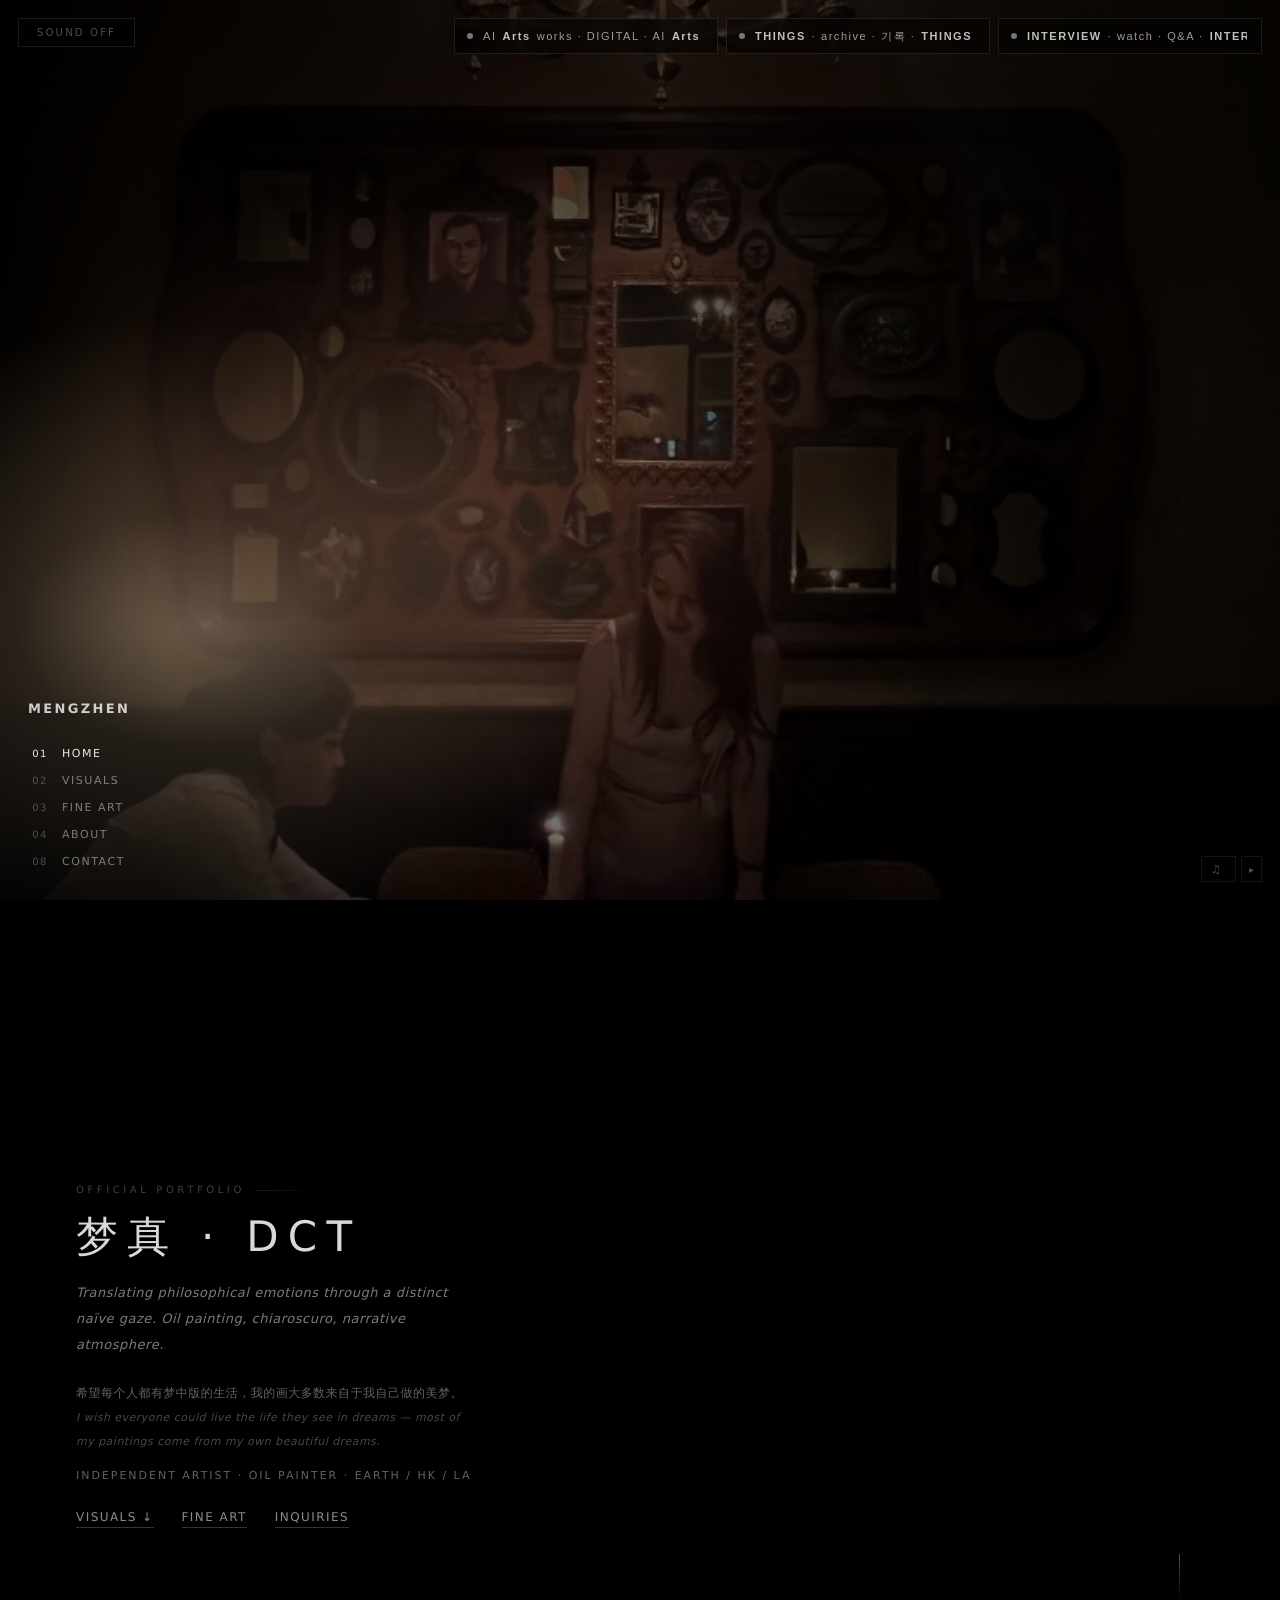
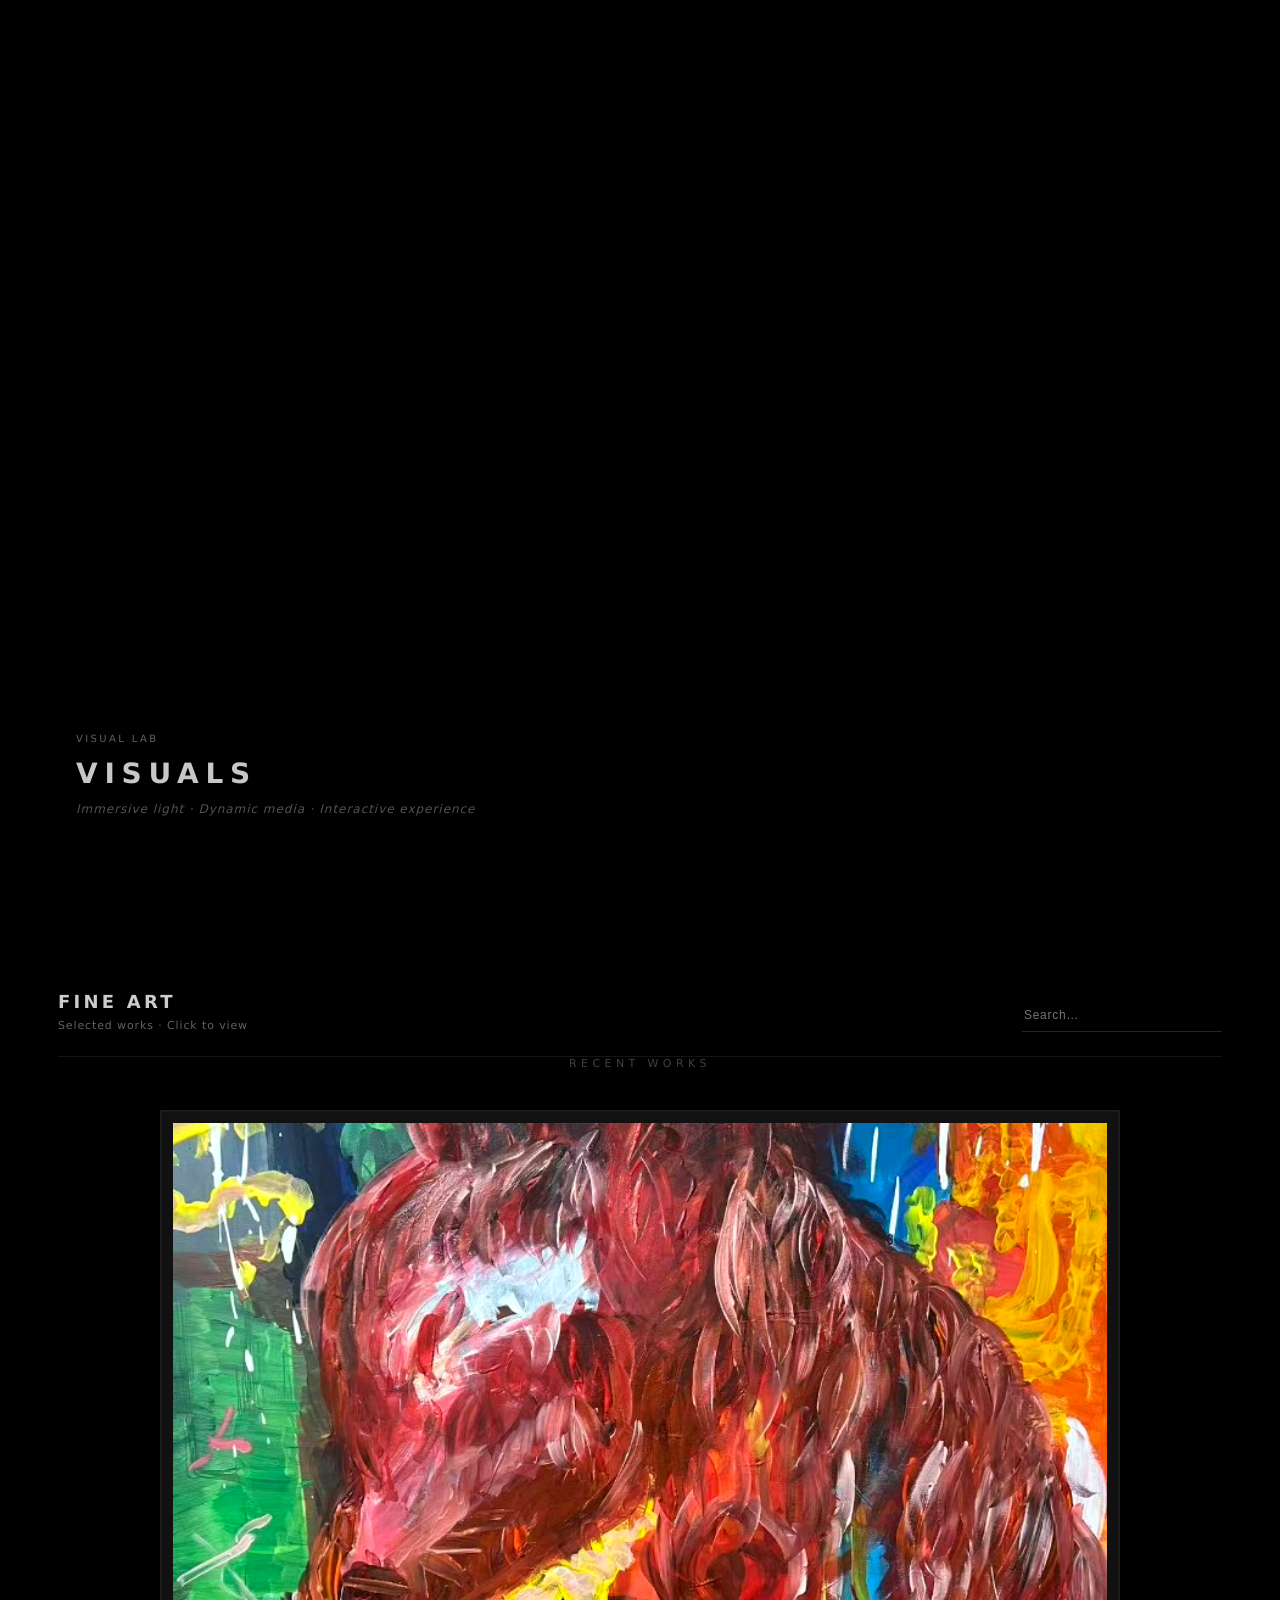
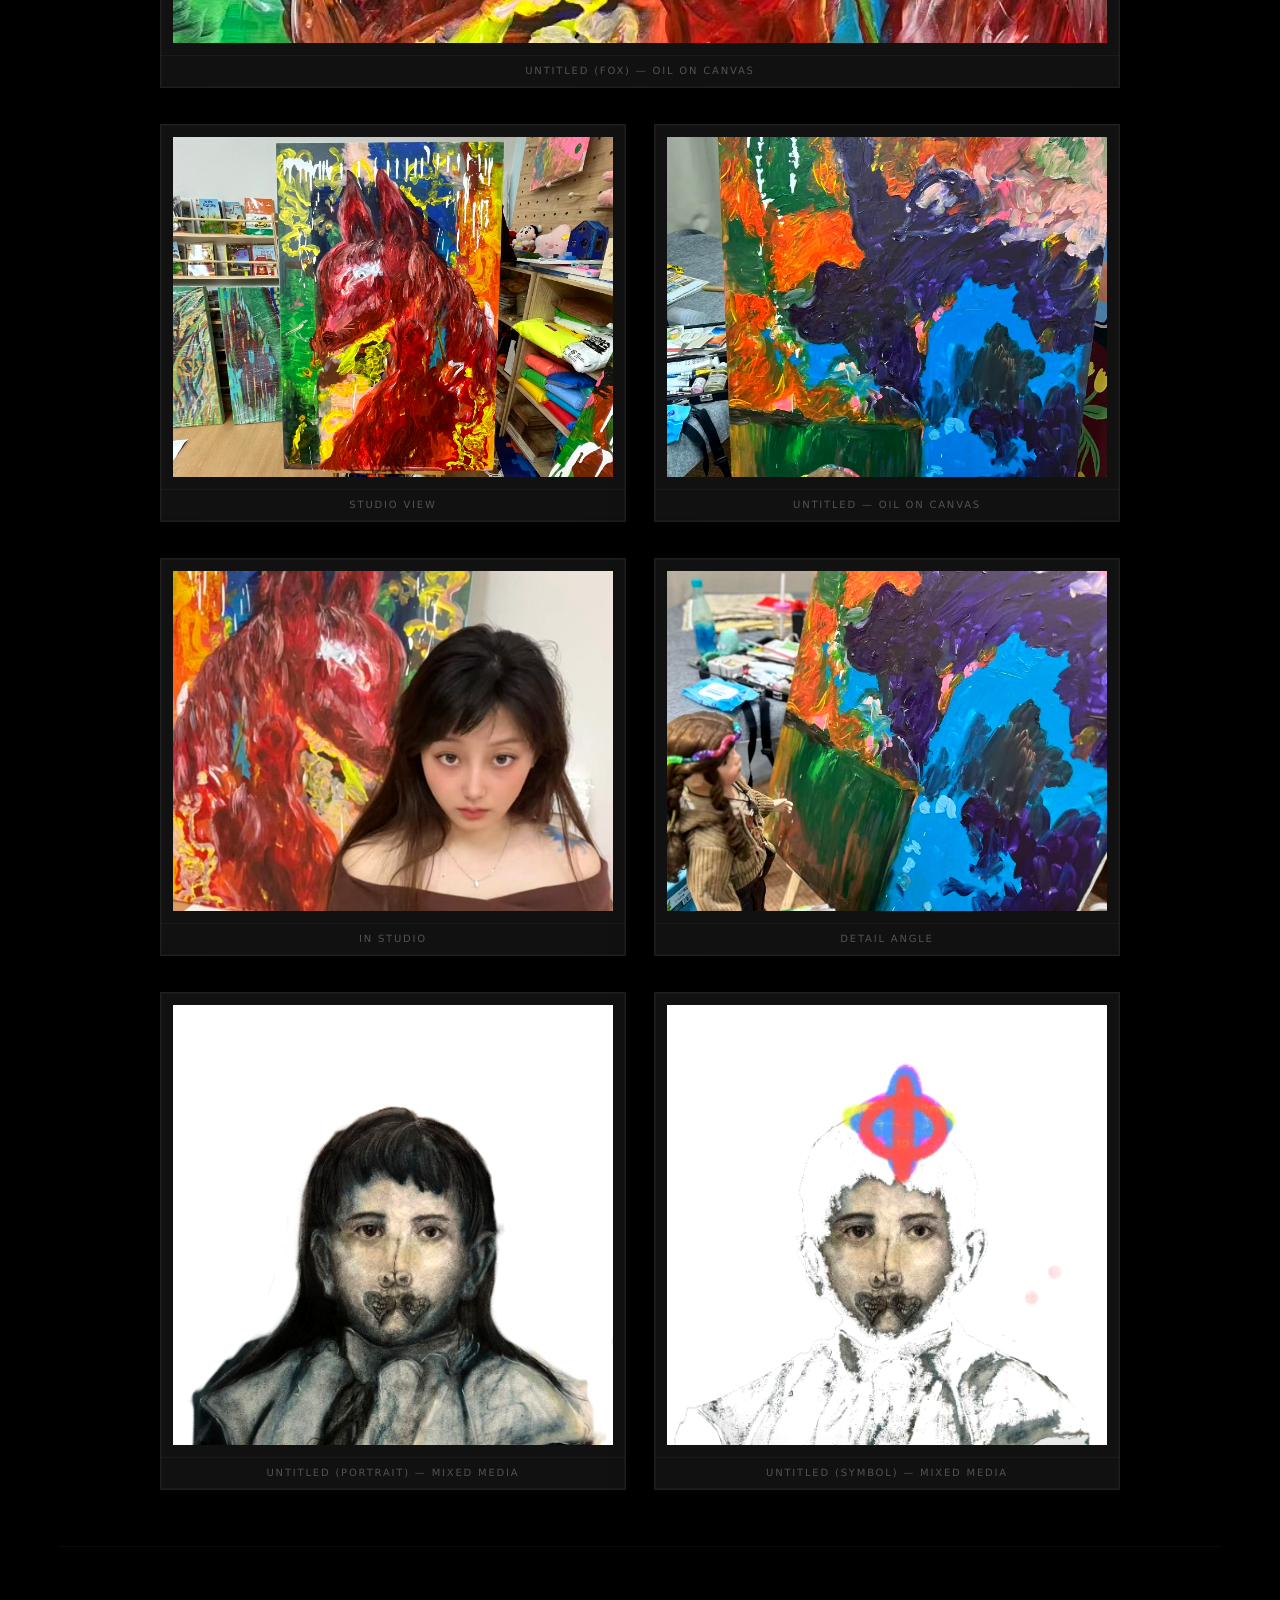
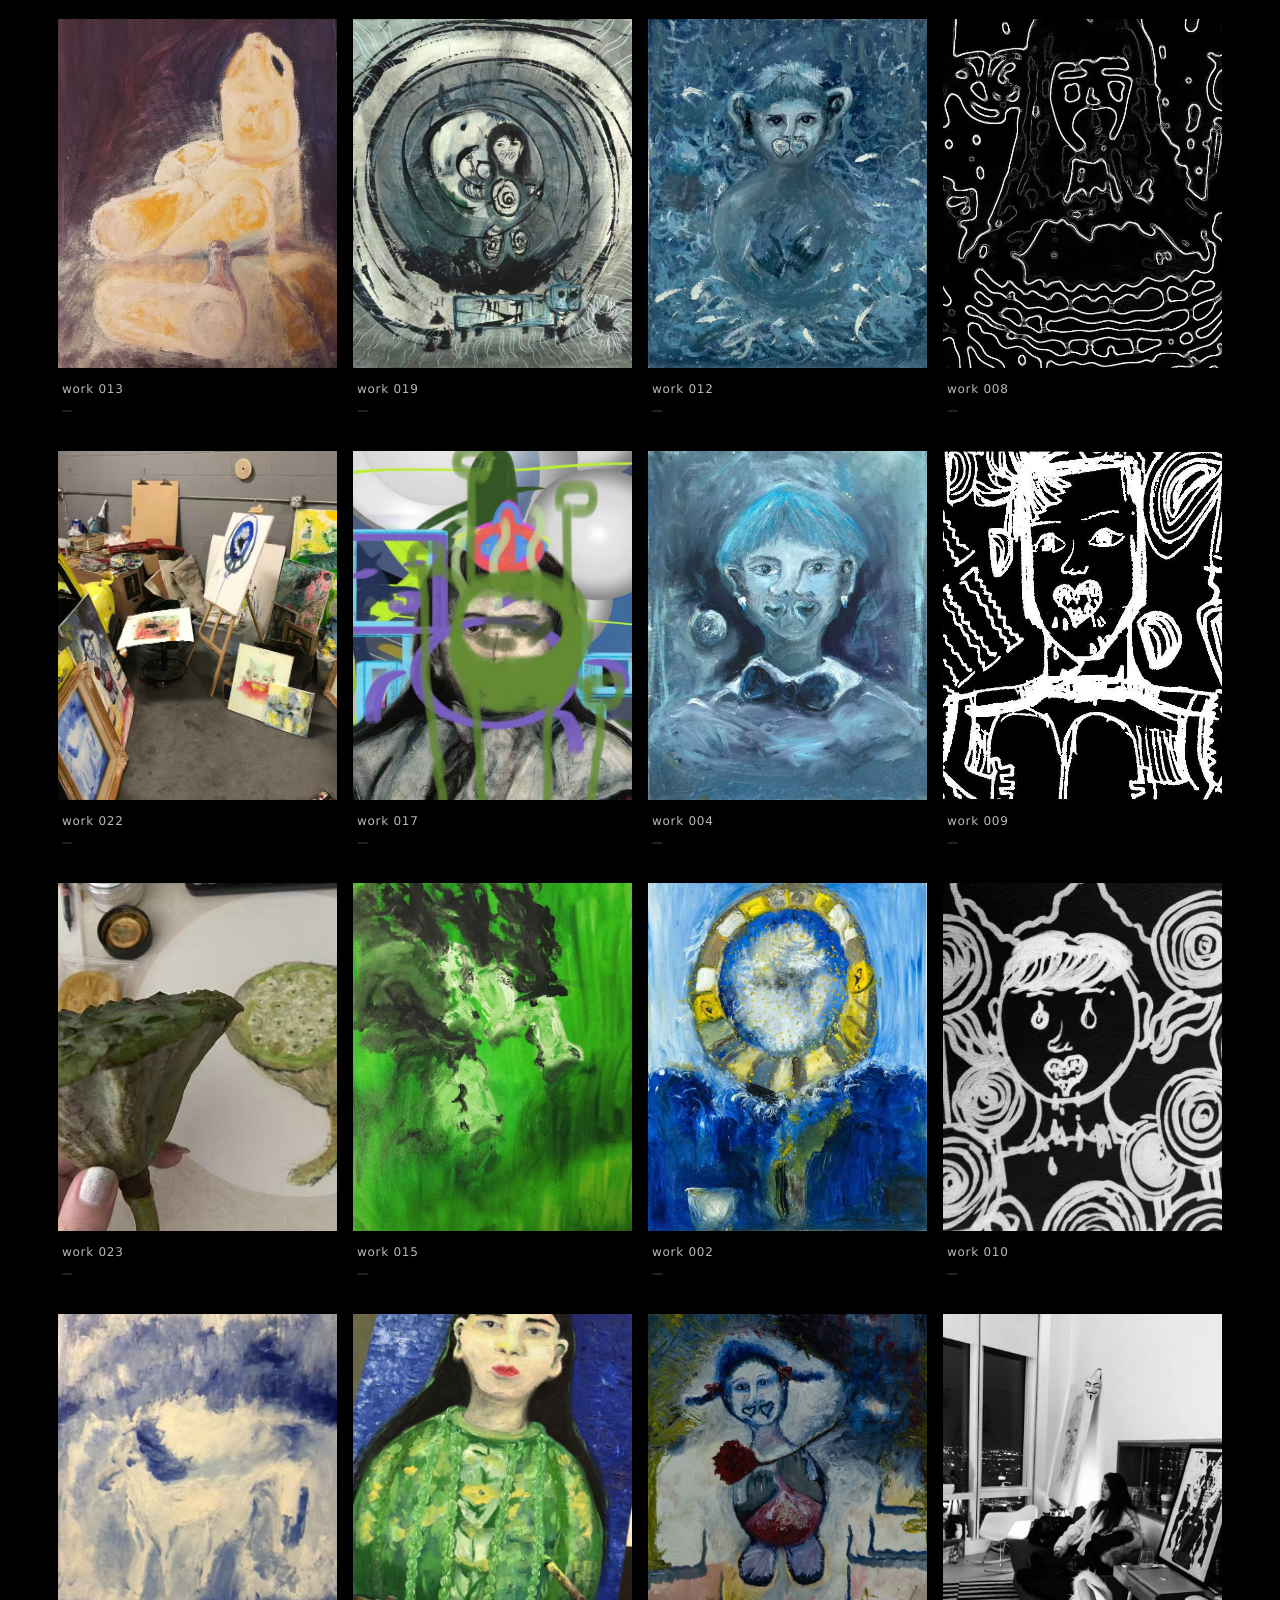
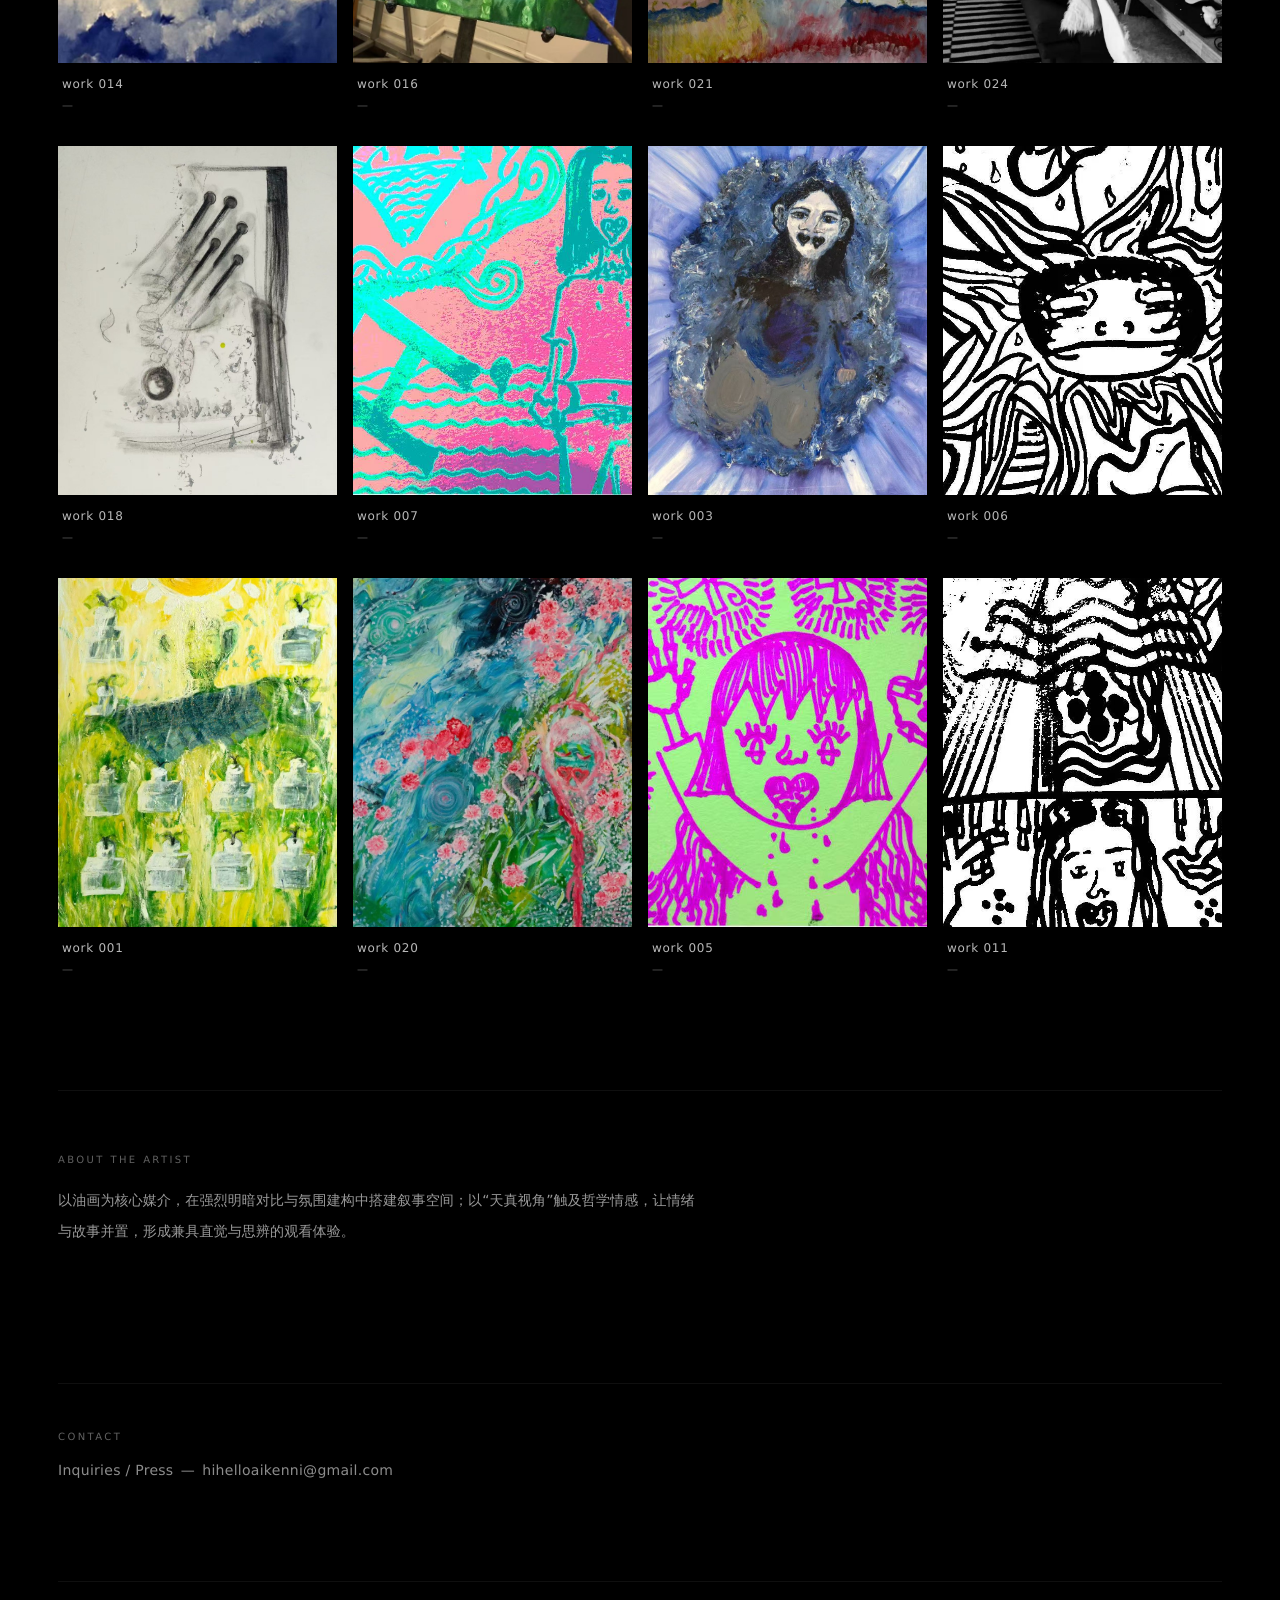
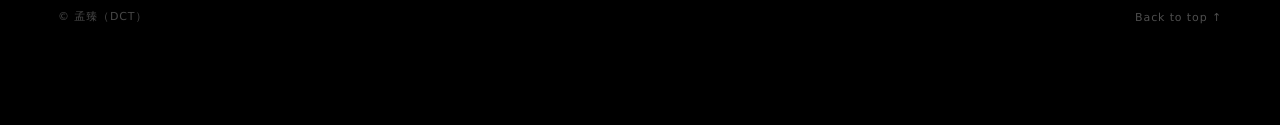
==== commit 325907e5: "reorder: LOUNGE as default track Made-with: Cursor" ====
--- a/index.html
+++ b/index.html
@@ -426,7 +426,7 @@
       <button class="miniBtn miniNext" id="miniTrackNext" type="button" title="下一首">▸</button>
     </div>
 
-    <script src="./app.js?v=pop1" defer></script>
+    <script src="./app.js?v=pop2" defer></script>
   </body>
 </html>
 
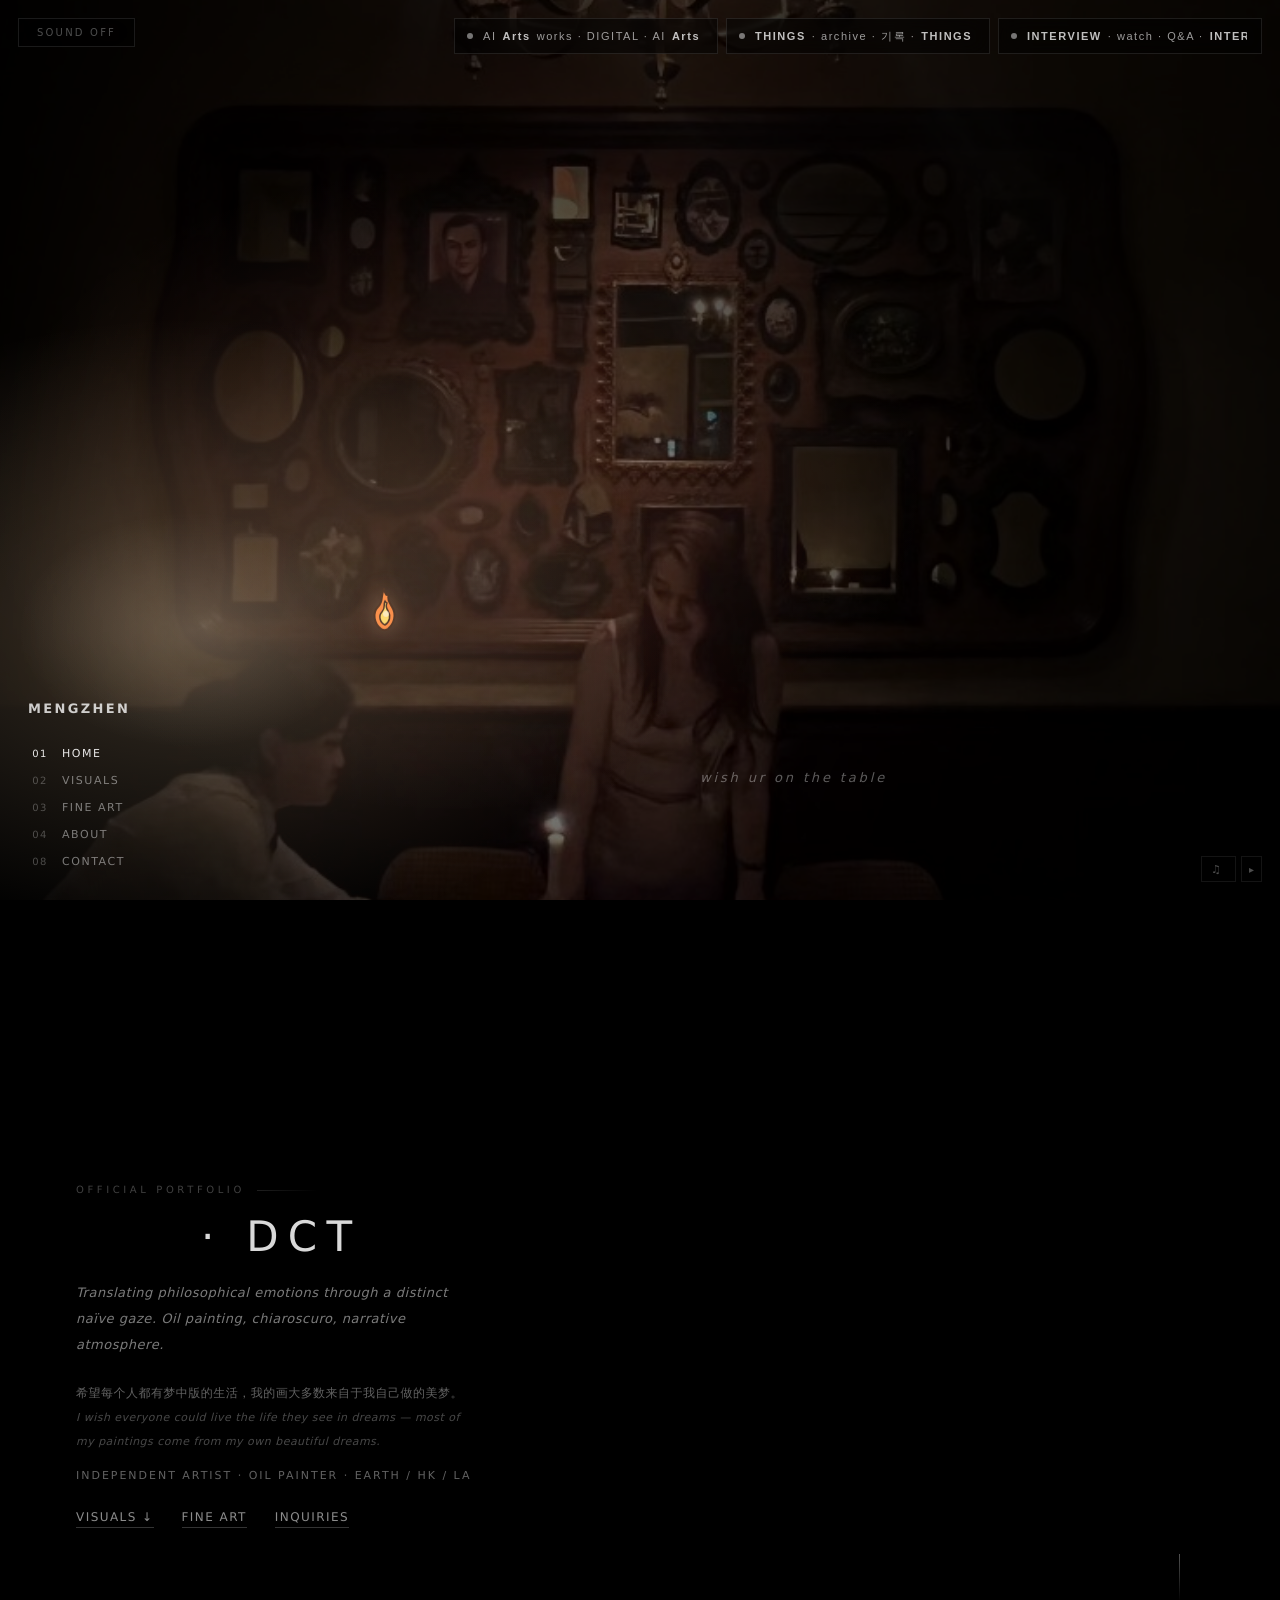
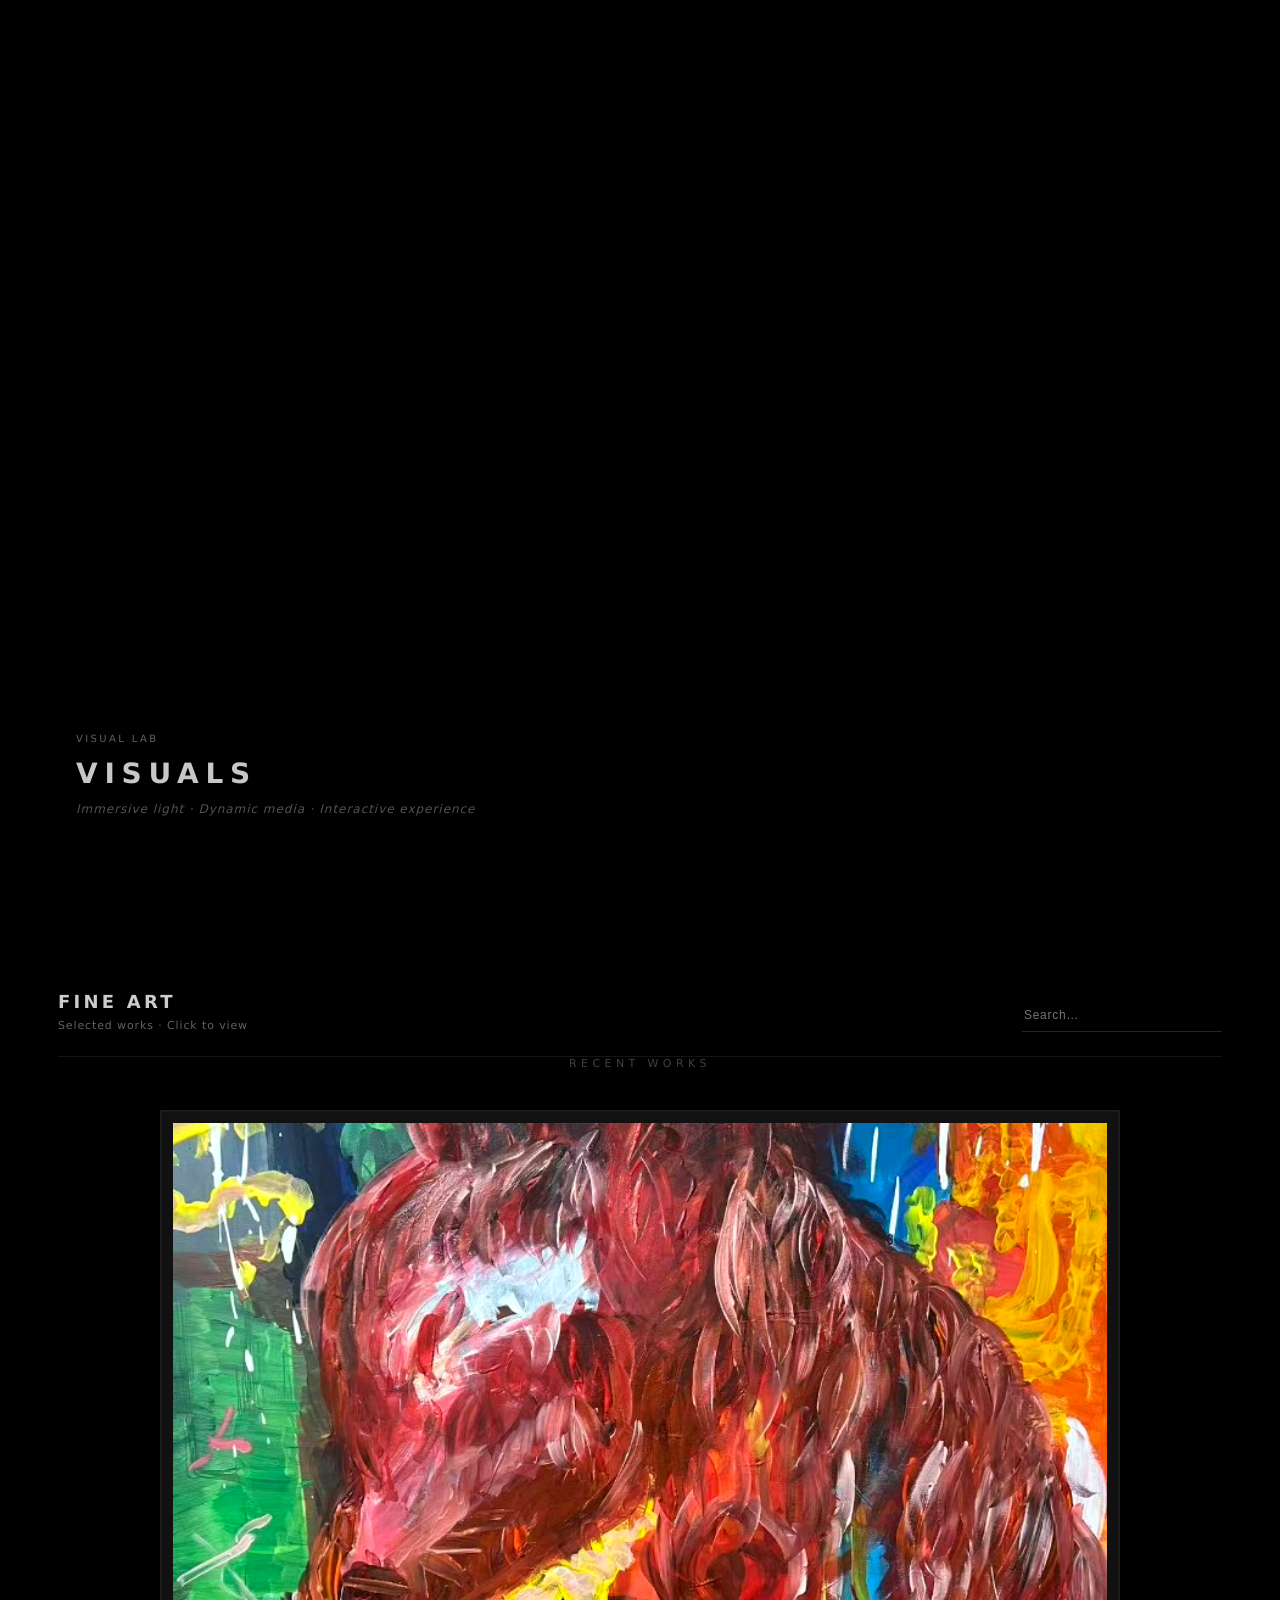
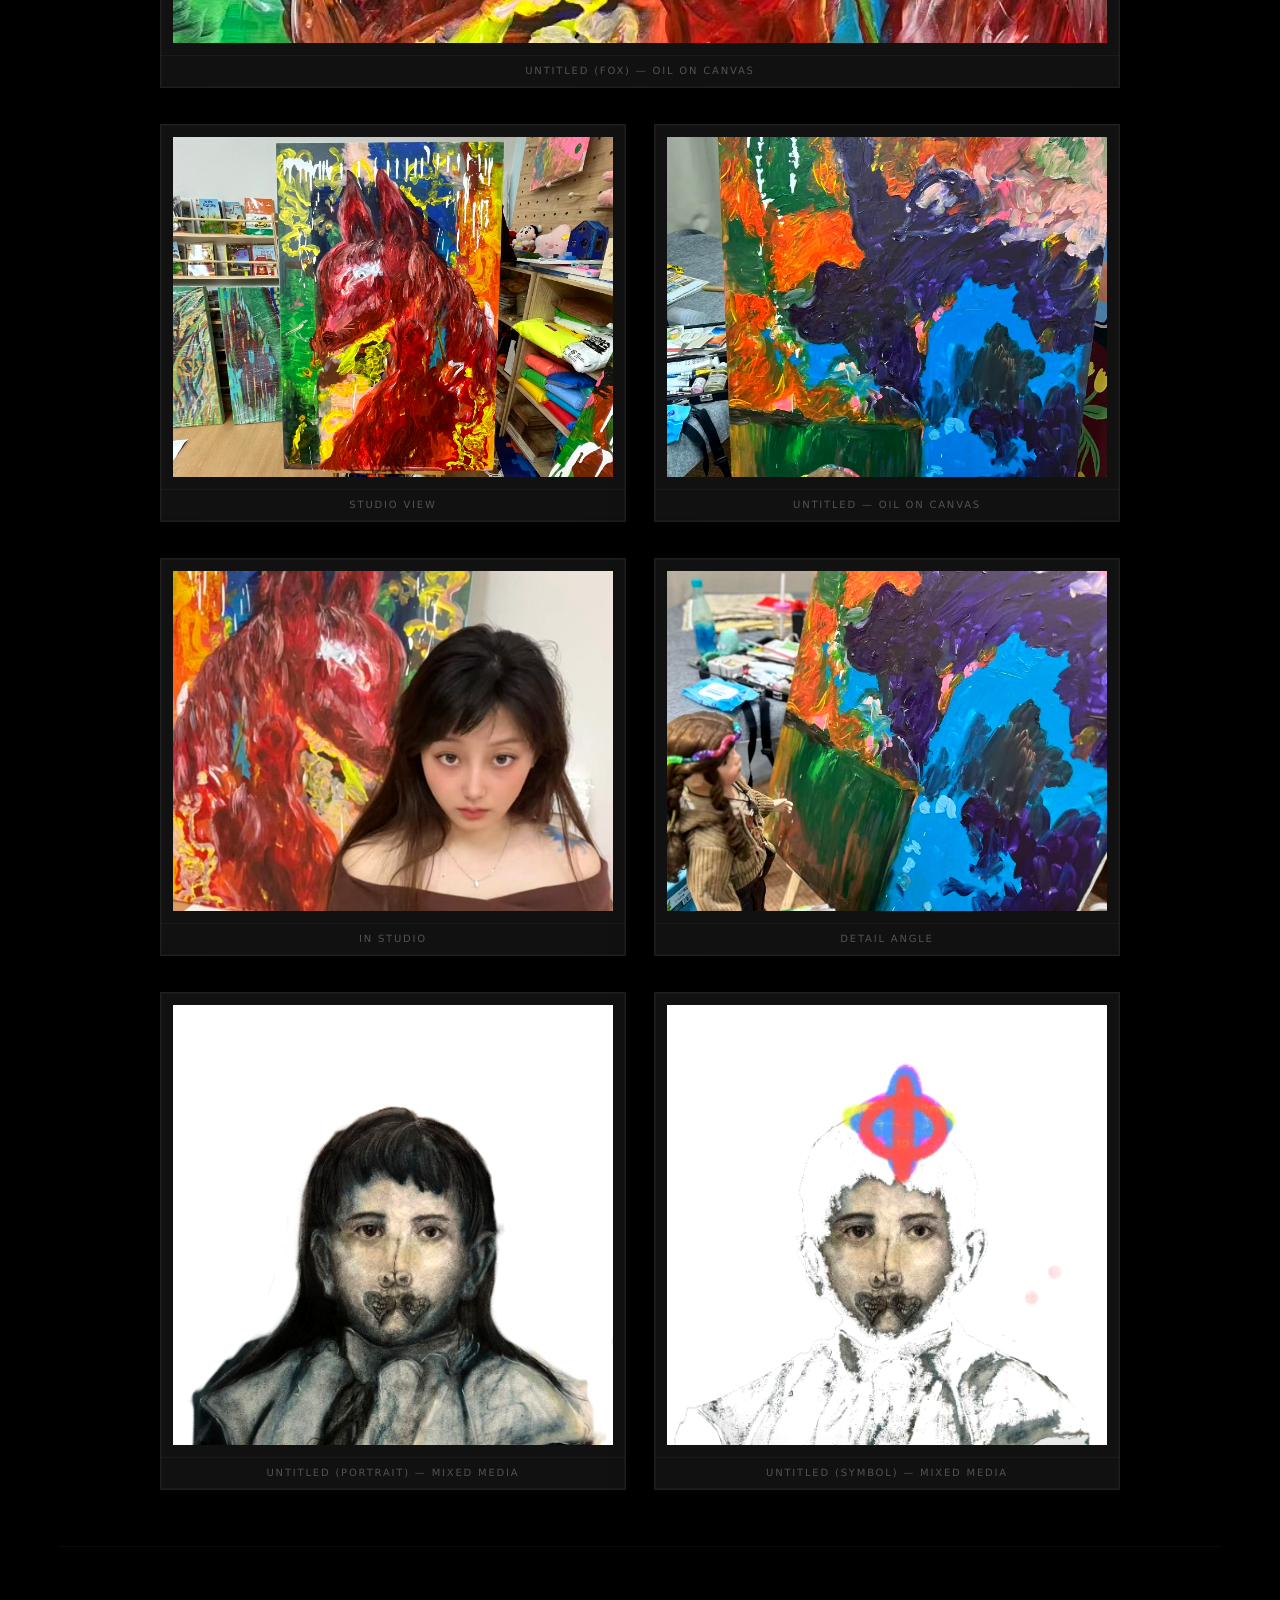
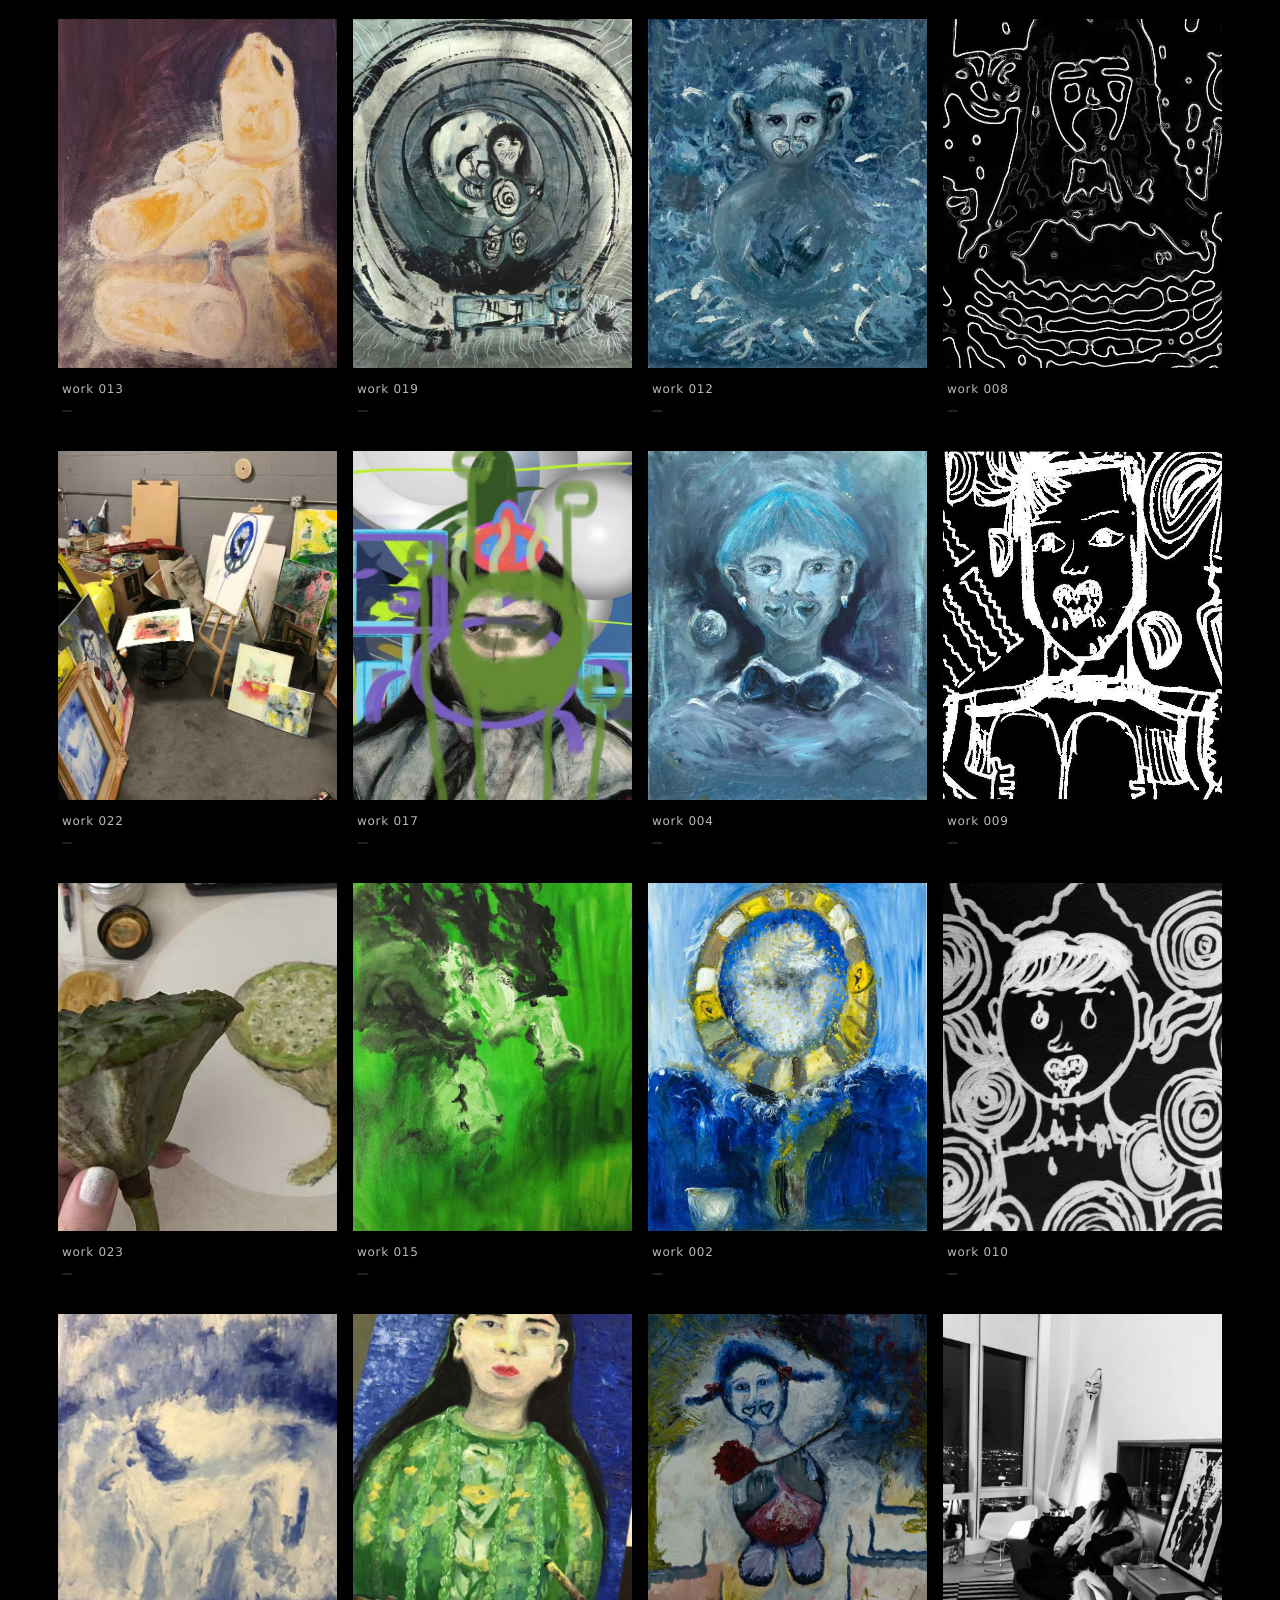
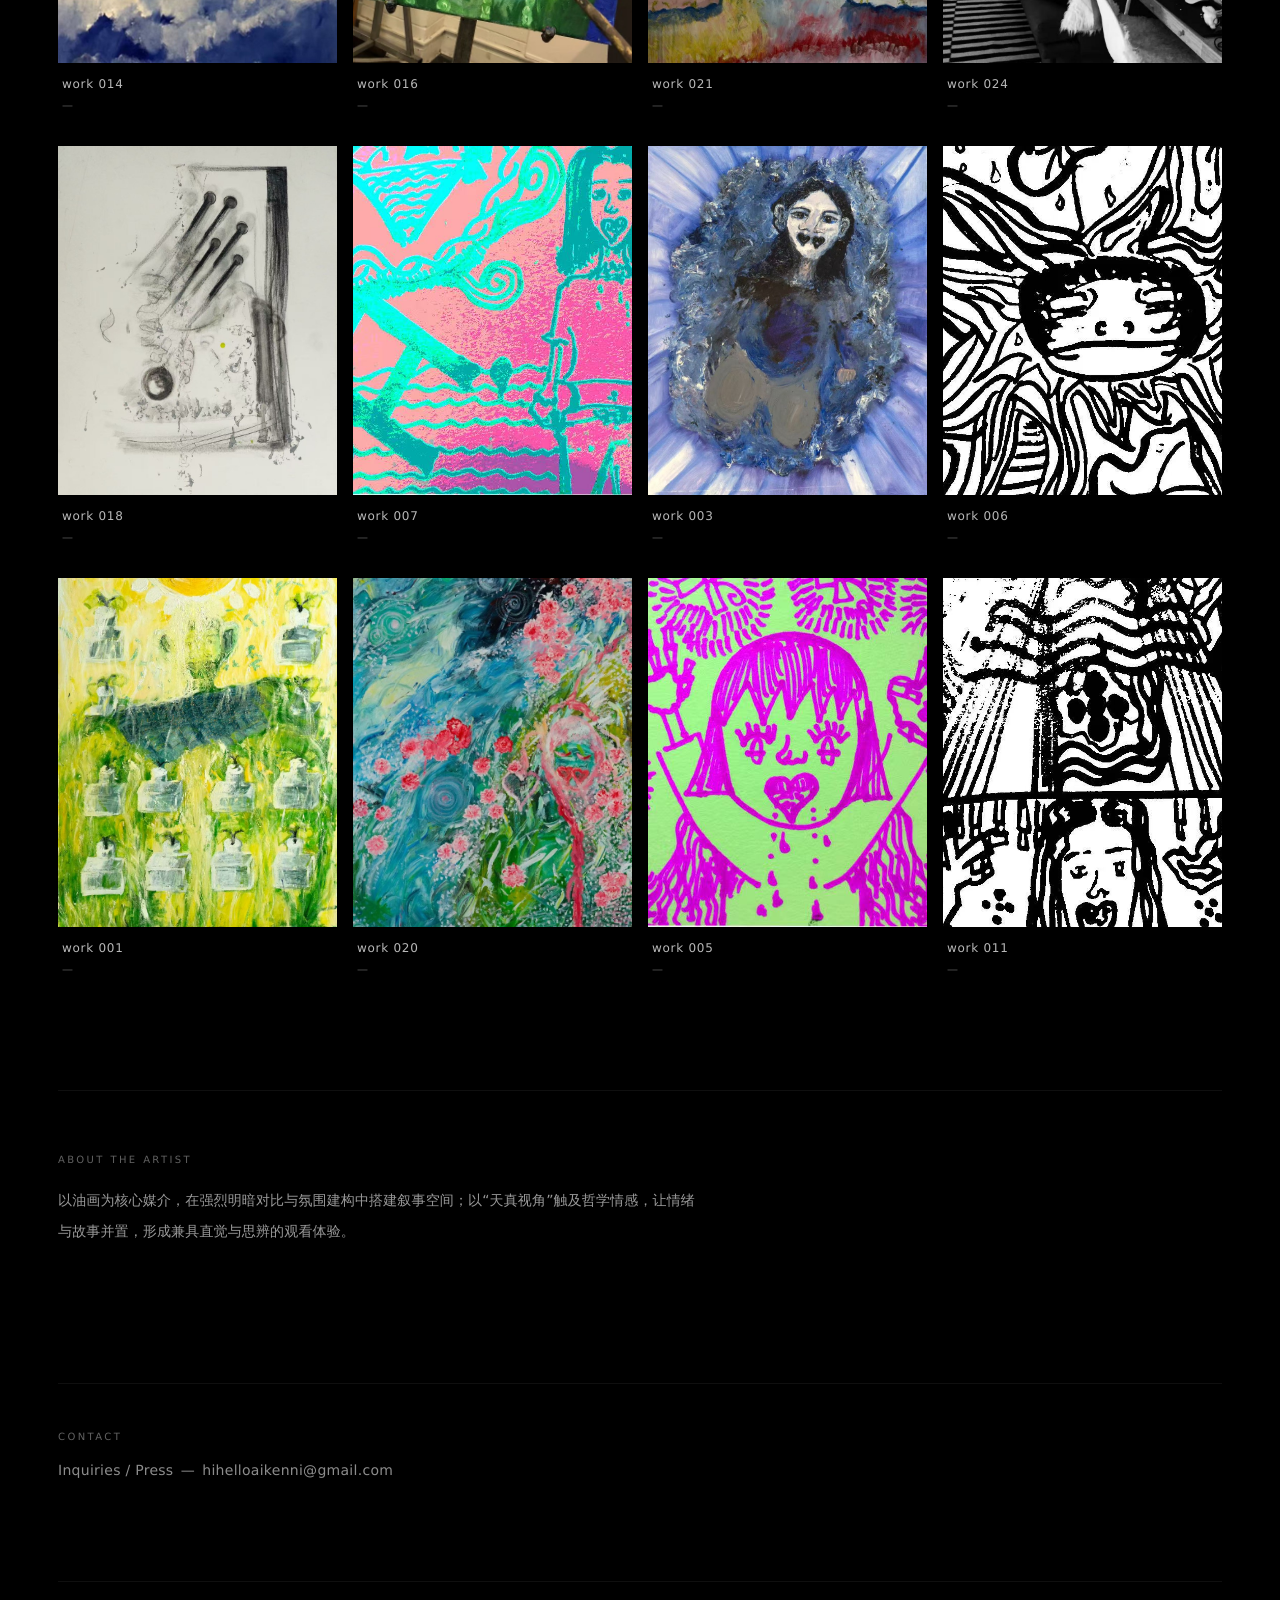
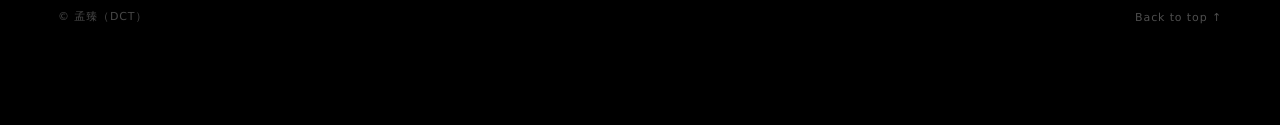
==== commit e35d4a9f: "add Hover Here For Sound exhibition at SWCAC + artist portrait Made-with: Cursor" ====
--- a/index.html
+++ b/index.html
@@ -51,7 +51,7 @@
         }
       }
     </script>
-    <link rel="stylesheet" href="./app.css?v=pop1" />
+    <link rel="stylesheet" href="./app.css?v=exh1" />
     <!-- Google Analytics (GA4) — uncomment and replace G-XXXXXXXXXX with your real measurement ID
     <script async src="https://www.googletagmanager.com/gtag/js?id=G-XXXXXXXXXX"></script>
     <script>window.dataLayer=window.dataLayer||[];function gtag(){dataLayer.push(arguments)}gtag('js',new Date());gtag('config','G-XXXXXXXXXX');</script>
@@ -206,6 +206,7 @@
         <div class="card">
           <div class="k">Highlights</div>
           <ul class="list">
+            <li><strong>「悬停此处有声」Hover Here For Sound</strong> — 海上世界文化艺术中心 L3 Garden View Gallery，深圳（2025.11.21–11.27）。策展人：一鹊 / YI QUE；联合策展人：雷鸣 / LEI MING；策划单位：WEART们。</li>
             <li>入选 AACYF Top 30 Under 30（Cal C 30 Under 30，2020；见 LA Post）。</li>
             <li>LA Post（AACYF 2020 Cal C 30 Under 30）：<a href="https://lapost.us/?p=22851" target="_blank" rel="noreferrer">https://lapost.us/?p=22851</a></li>
             <li>LA Post（SoCal Elite Connect 2019）：<a href="https://lapost.us/?p=20265" target="_blank" rel="noreferrer">https://lapost.us/?p=20265</a></li>
@@ -426,7 +427,7 @@
       <button class="miniBtn miniNext" id="miniTrackNext" type="button" title="下一首">▸</button>
     </div>
 
-    <script src="./app.js?v=pop2" defer></script>
+    <script src="./app.js?v=exh1" defer></script>
   </body>
 </html>
 
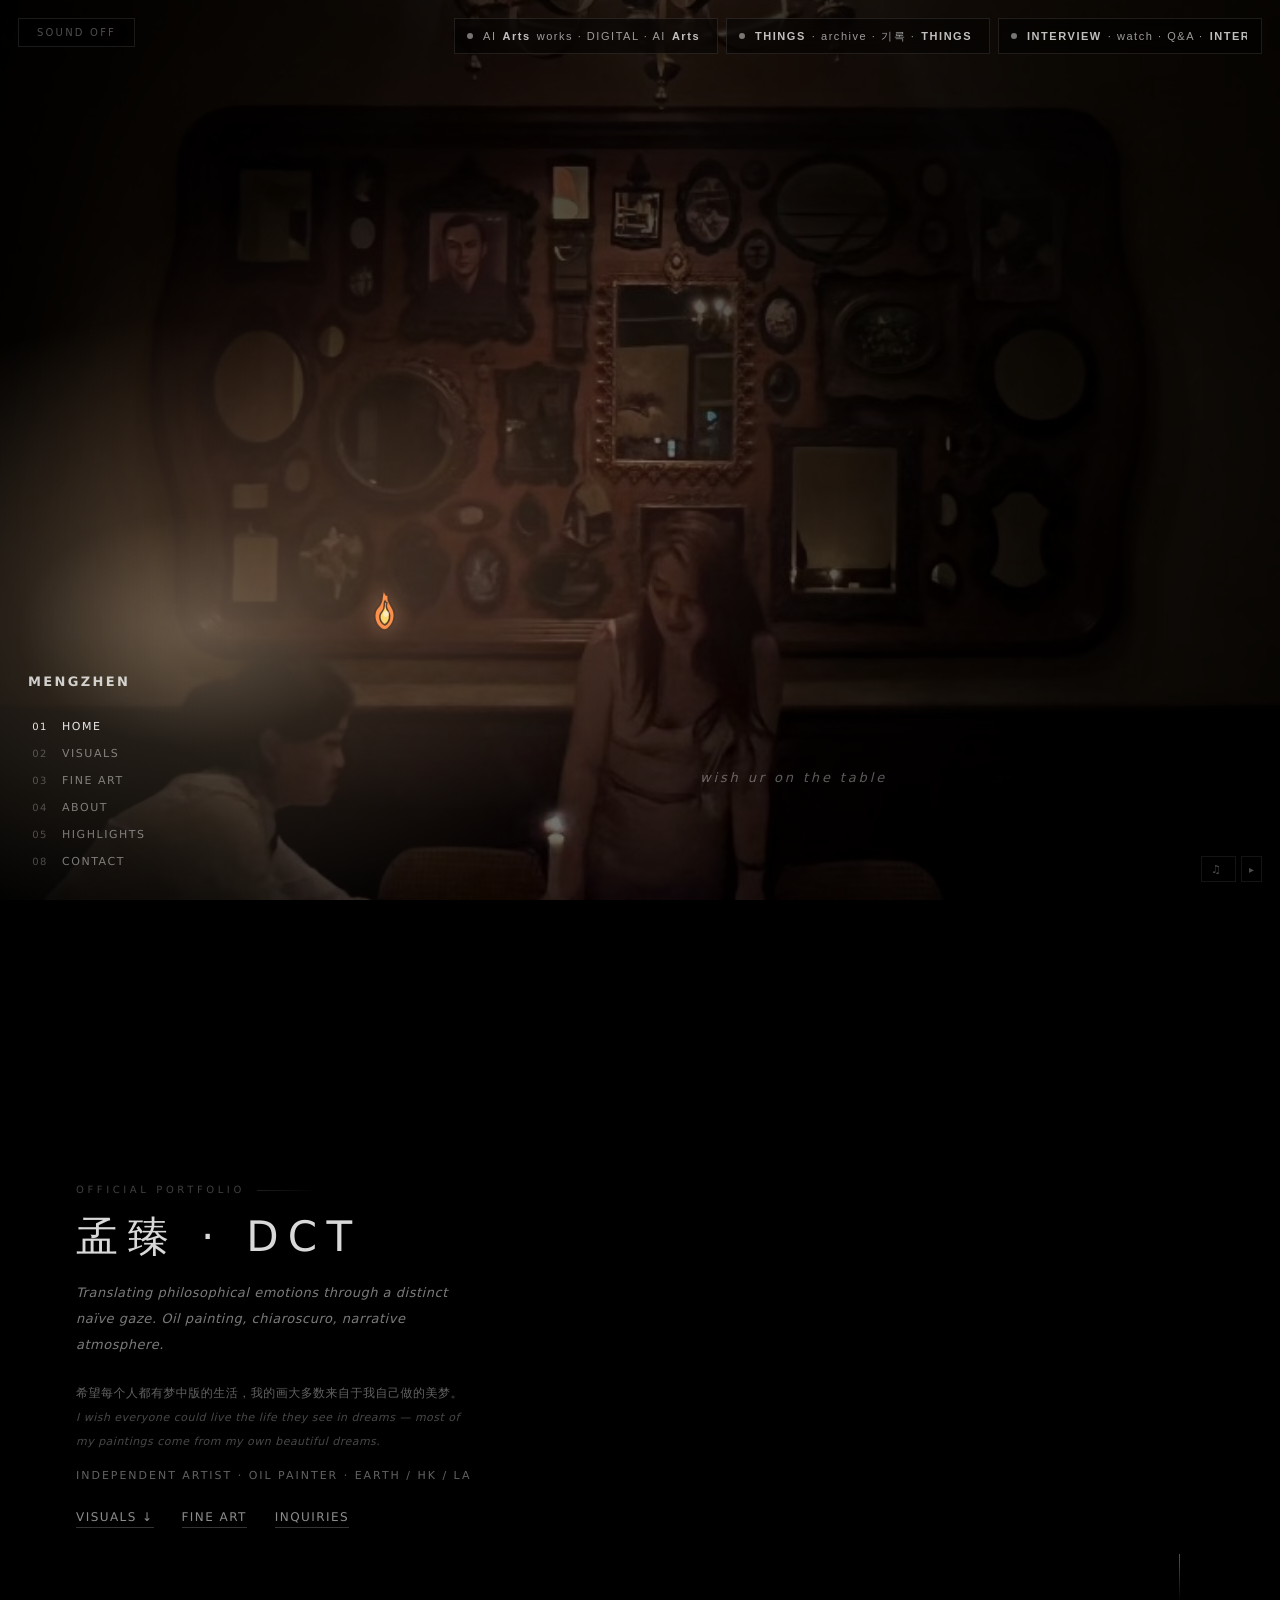
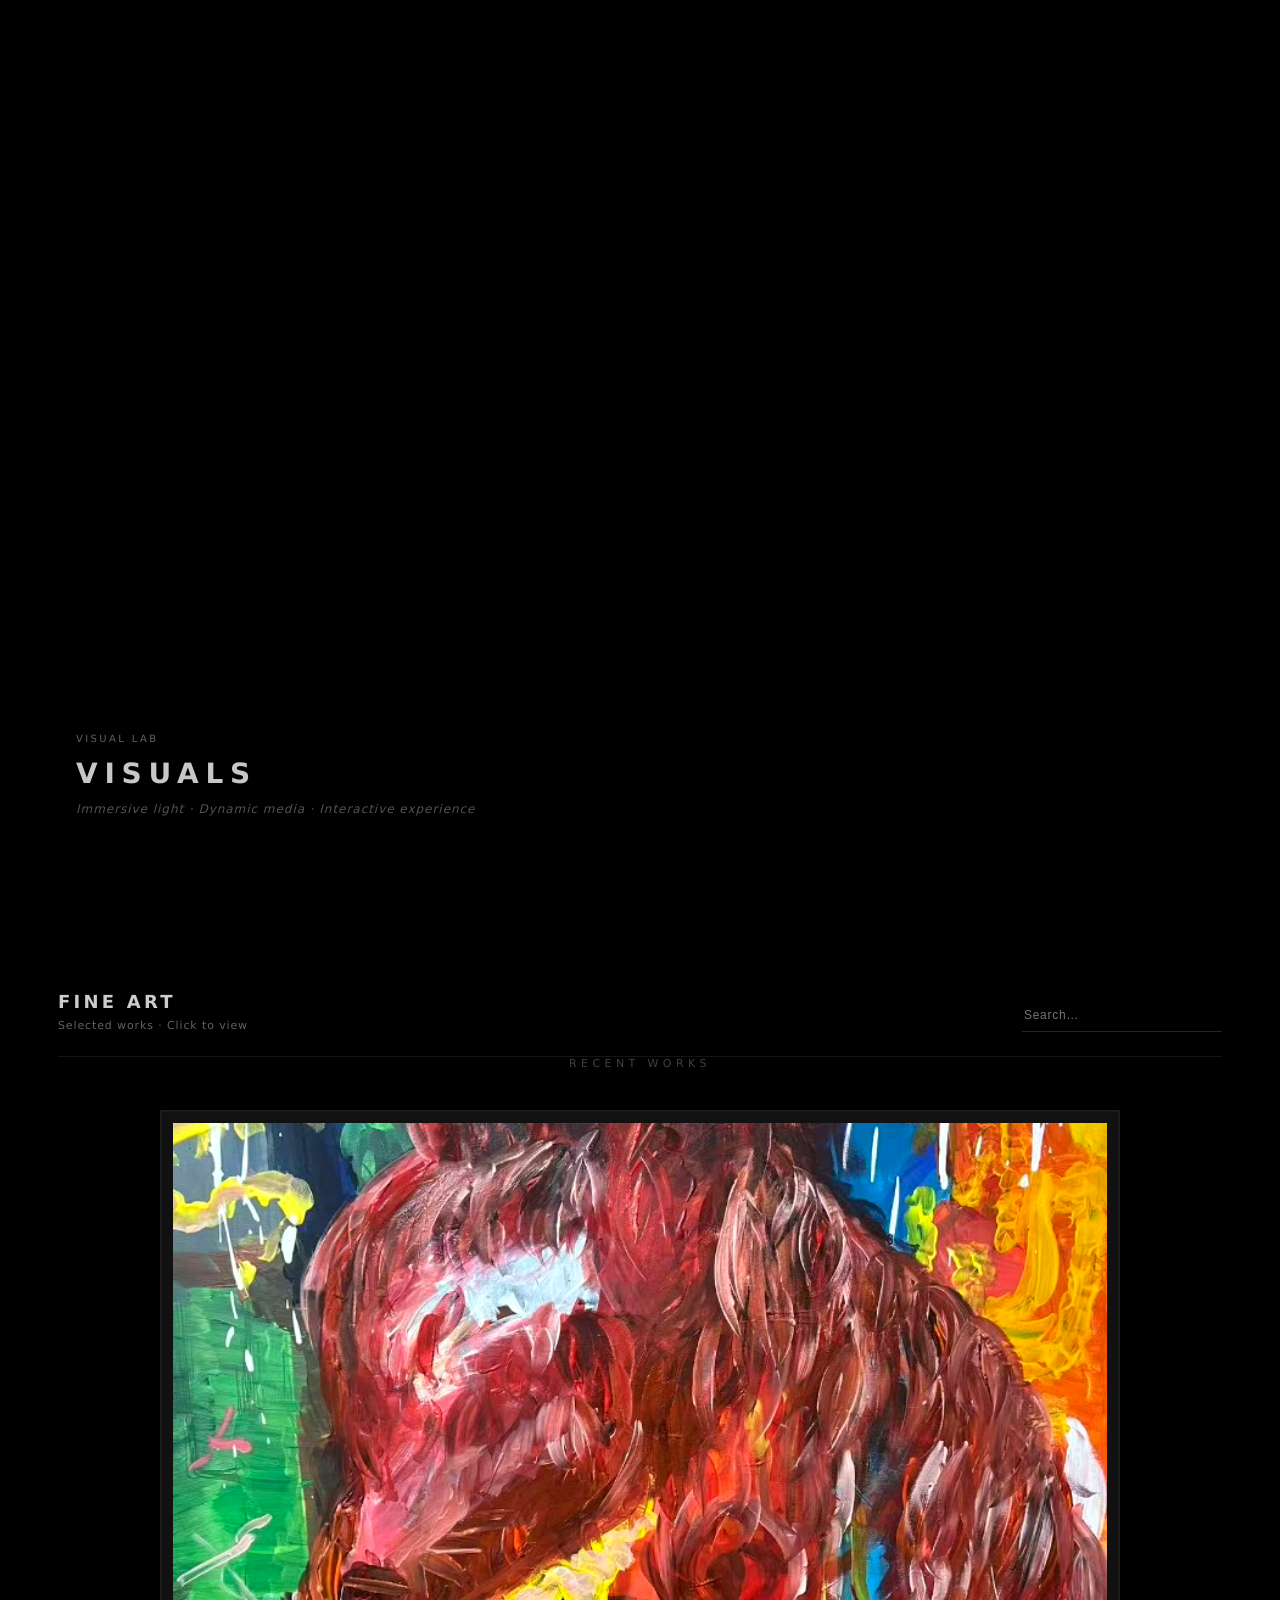
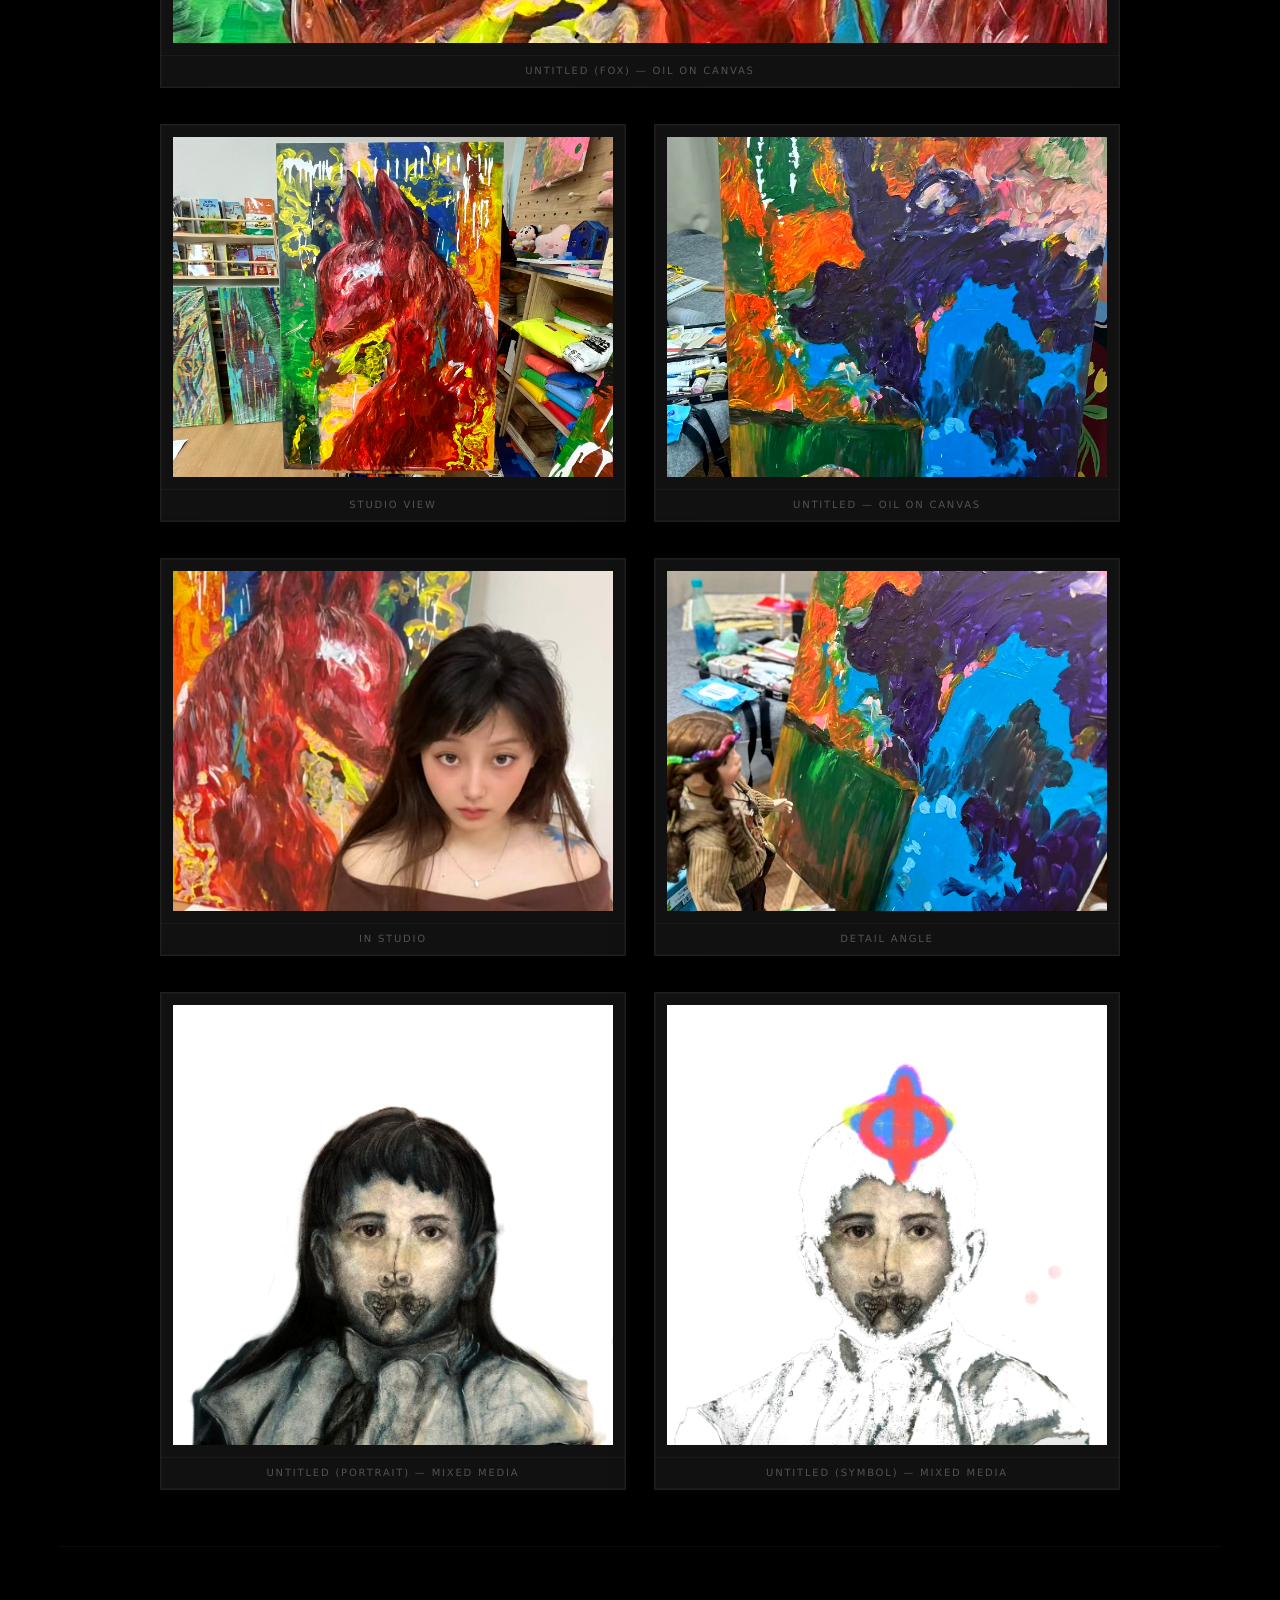
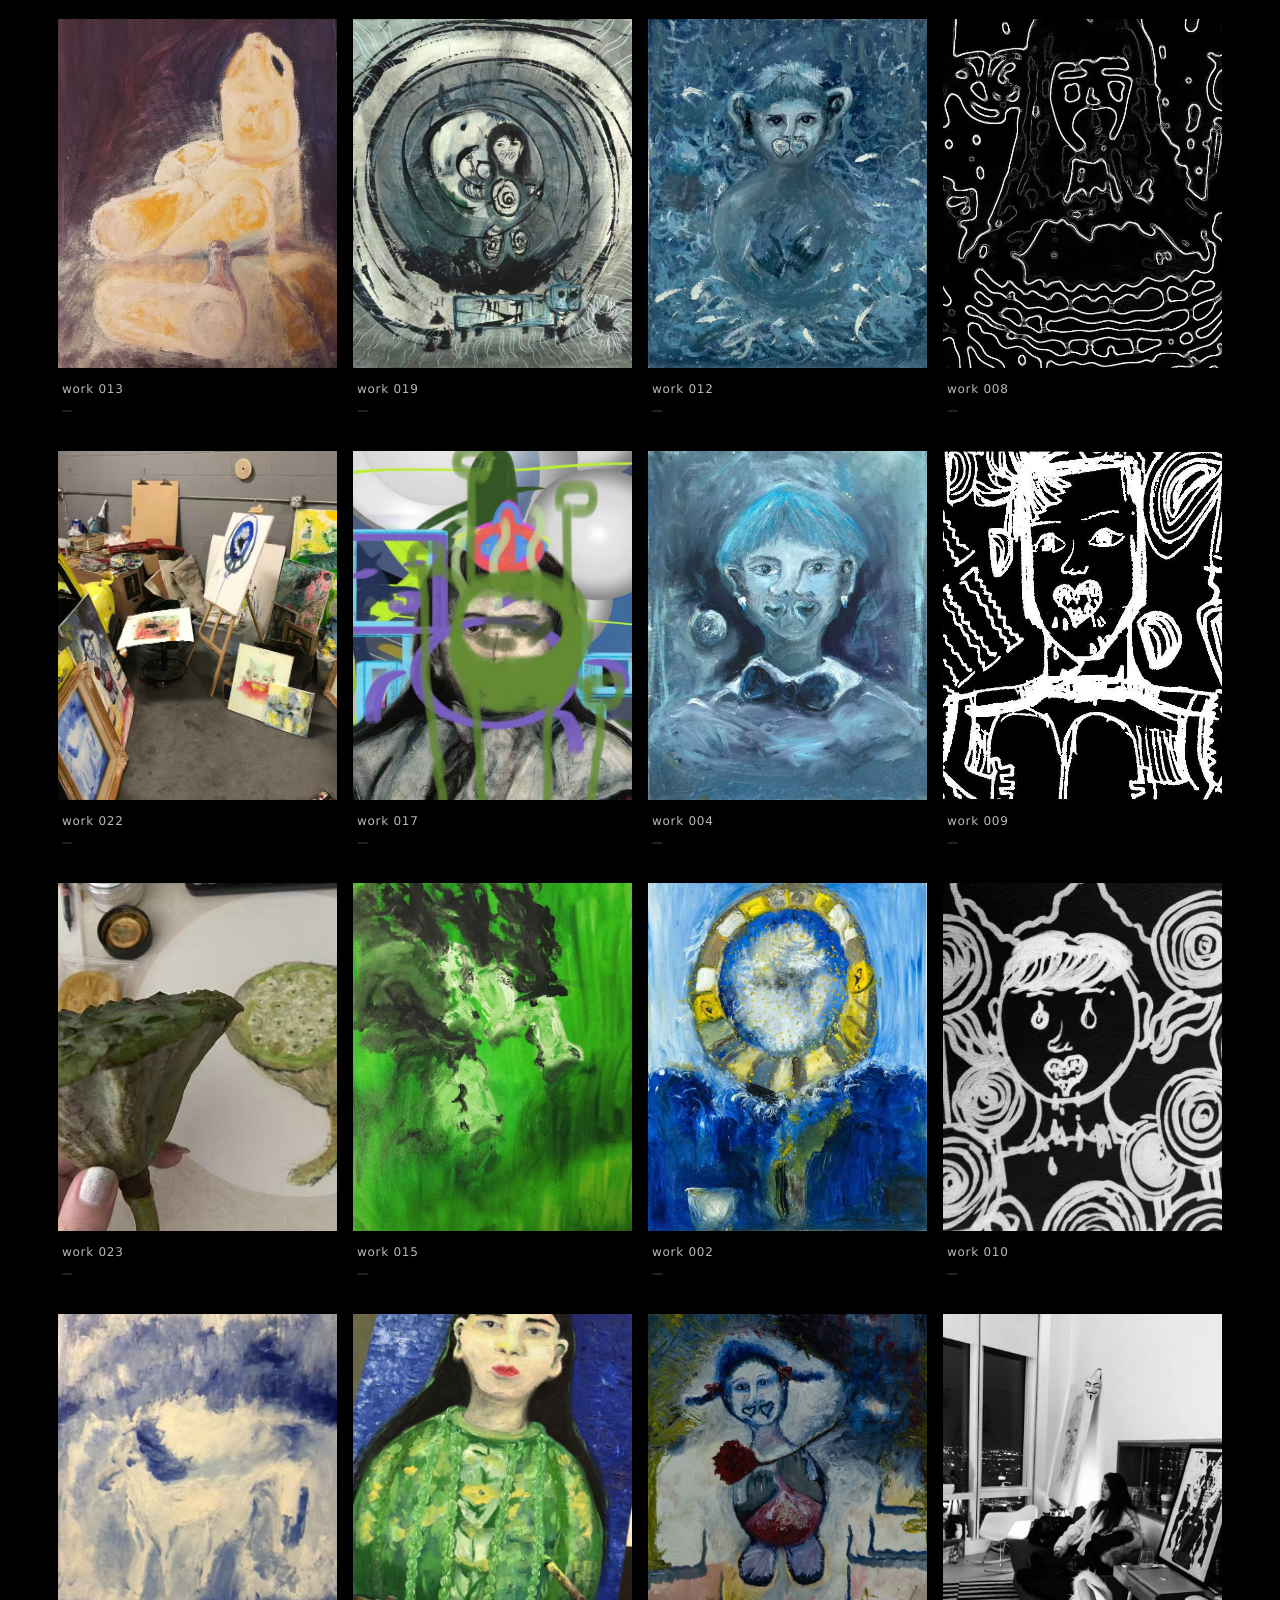
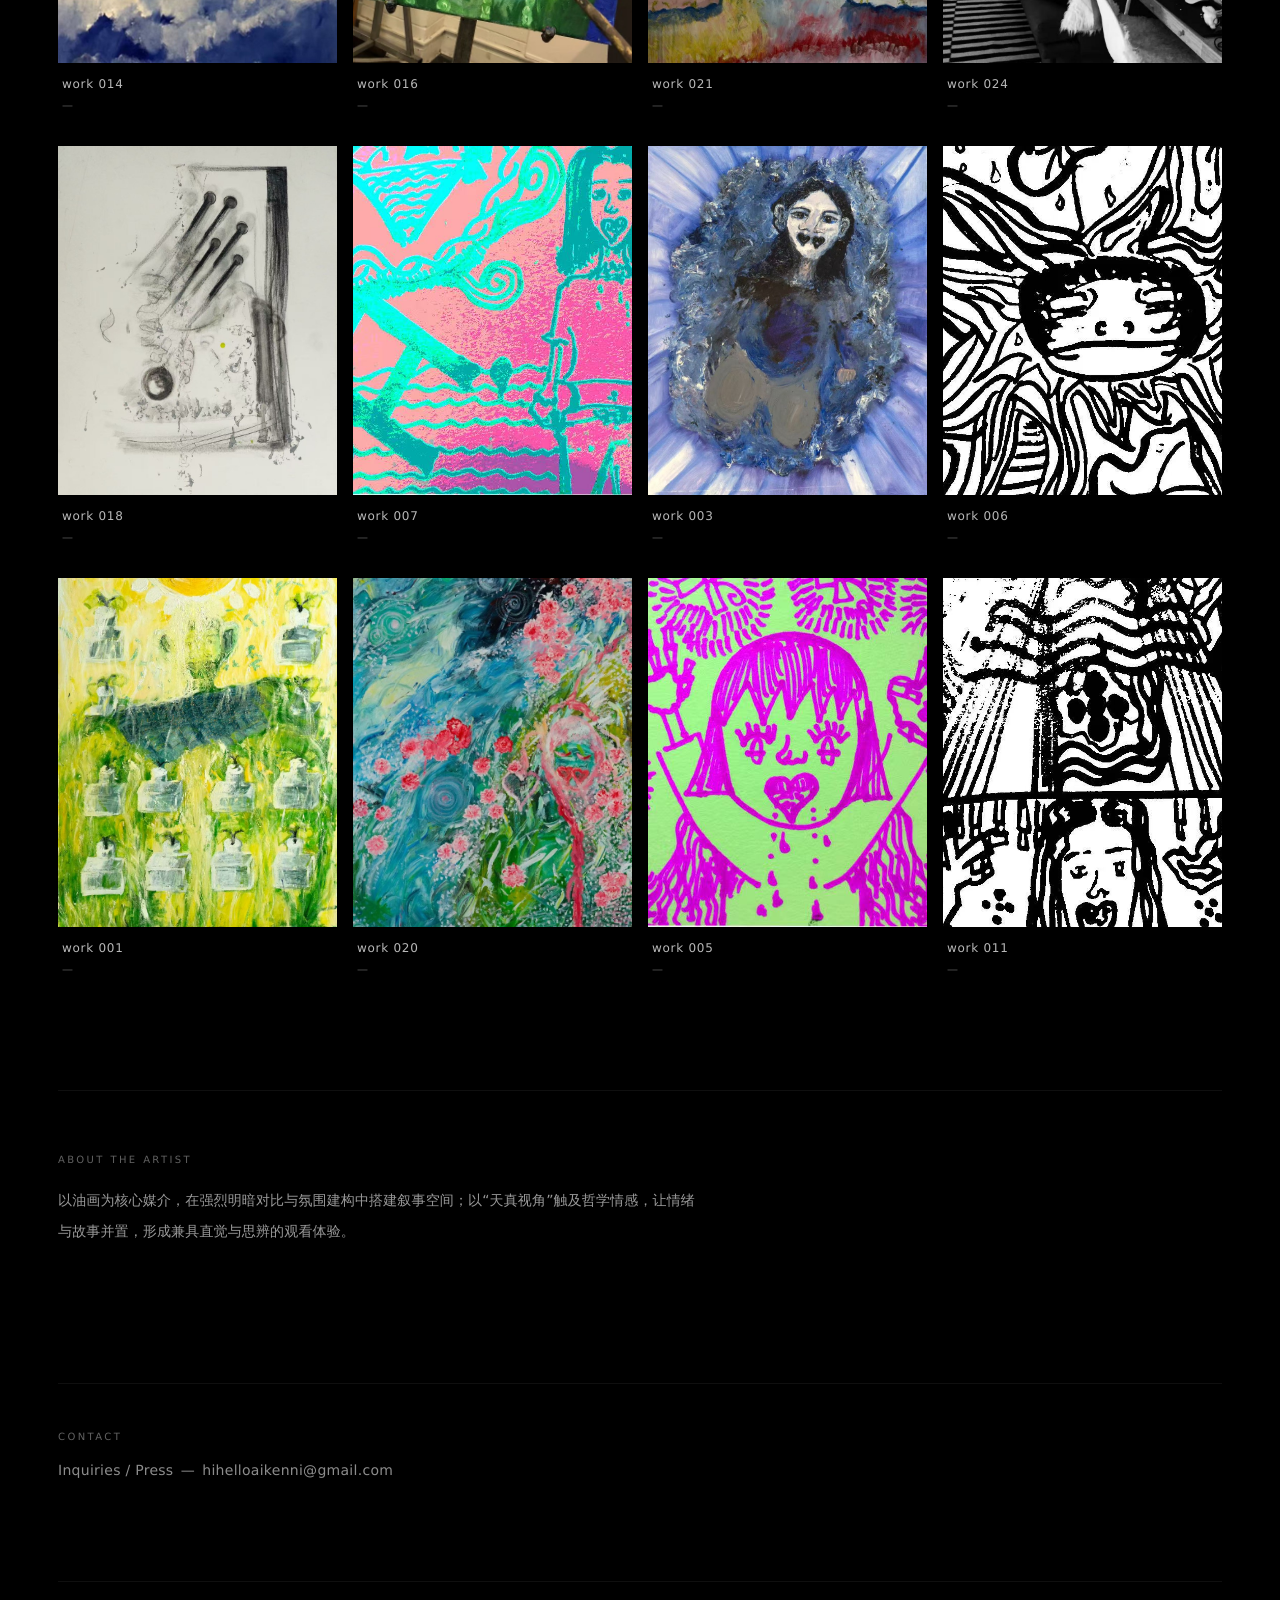
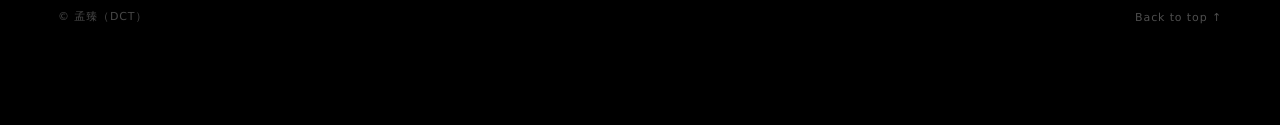
==== commit fd157500: "show highlights section, feature artist name in exhibition Made-with: Cursor" ====
--- a/index.html
+++ b/index.html
@@ -51,7 +51,7 @@
         }
       }
     </script>
-    <link rel="stylesheet" href="./app.css?v=exh1" />
+    <link rel="stylesheet" href="./app.css?v=exh2" />
     <!-- Google Analytics (GA4) — uncomment and replace G-XXXXXXXXXX with your real measurement ID
     <script async src="https://www.googletagmanager.com/gtag/js?id=G-XXXXXXXXXX"></script>
     <script>window.dataLayer=window.dataLayer||[];function gtag(){dataLayer.push(arguments)}gtag('js',new Date());gtag('config','G-XXXXXXXXXX');</script>
@@ -202,11 +202,11 @@
         </div>
       </section>
 
-      <section id="highlights" class="grid2 section" aria-label="highlights" data-hidden="true">
+      <section id="highlights" class="grid2 section" aria-label="highlights">
         <div class="card">
-          <div class="k">Highlights</div>
+          <div class="k">Exhibitions & Highlights</div>
           <ul class="list">
-            <li><strong>「悬停此处有声」Hover Here For Sound</strong> — 海上世界文化艺术中心 L3 Garden View Gallery，深圳（2025.11.21–11.27）。策展人：一鹊 / YI QUE；联合策展人：雷鸣 / LEI MING；策划单位：WEART们。</li>
+            <li><strong>「悬停此处有声」Hover Here For Sound</strong> — Guest Participant: <strong>梦真 DCT</strong>。海上世界文化艺术中心 L3 Garden View Gallery，深圳（2025.11.21–11.27）。策展人：一鹊 / YI QUE；联合策展人：雷鸣 / LEI MING；策划单位：WEART们。</li>
             <li>入选 AACYF Top 30 Under 30（Cal C 30 Under 30，2020；见 LA Post）。</li>
             <li>LA Post（AACYF 2020 Cal C 30 Under 30）：<a href="https://lapost.us/?p=22851" target="_blank" rel="noreferrer">https://lapost.us/?p=22851</a></li>
             <li>LA Post（SoCal Elite Connect 2019）：<a href="https://lapost.us/?p=20265" target="_blank" rel="noreferrer">https://lapost.us/?p=20265</a></li>
@@ -427,7 +427,7 @@
       <button class="miniBtn miniNext" id="miniTrackNext" type="button" title="下一首">▸</button>
     </div>
 
-    <script src="./app.js?v=exh1" defer></script>
+    <script src="./app.js?v=exh2" defer></script>
   </body>
 </html>
 
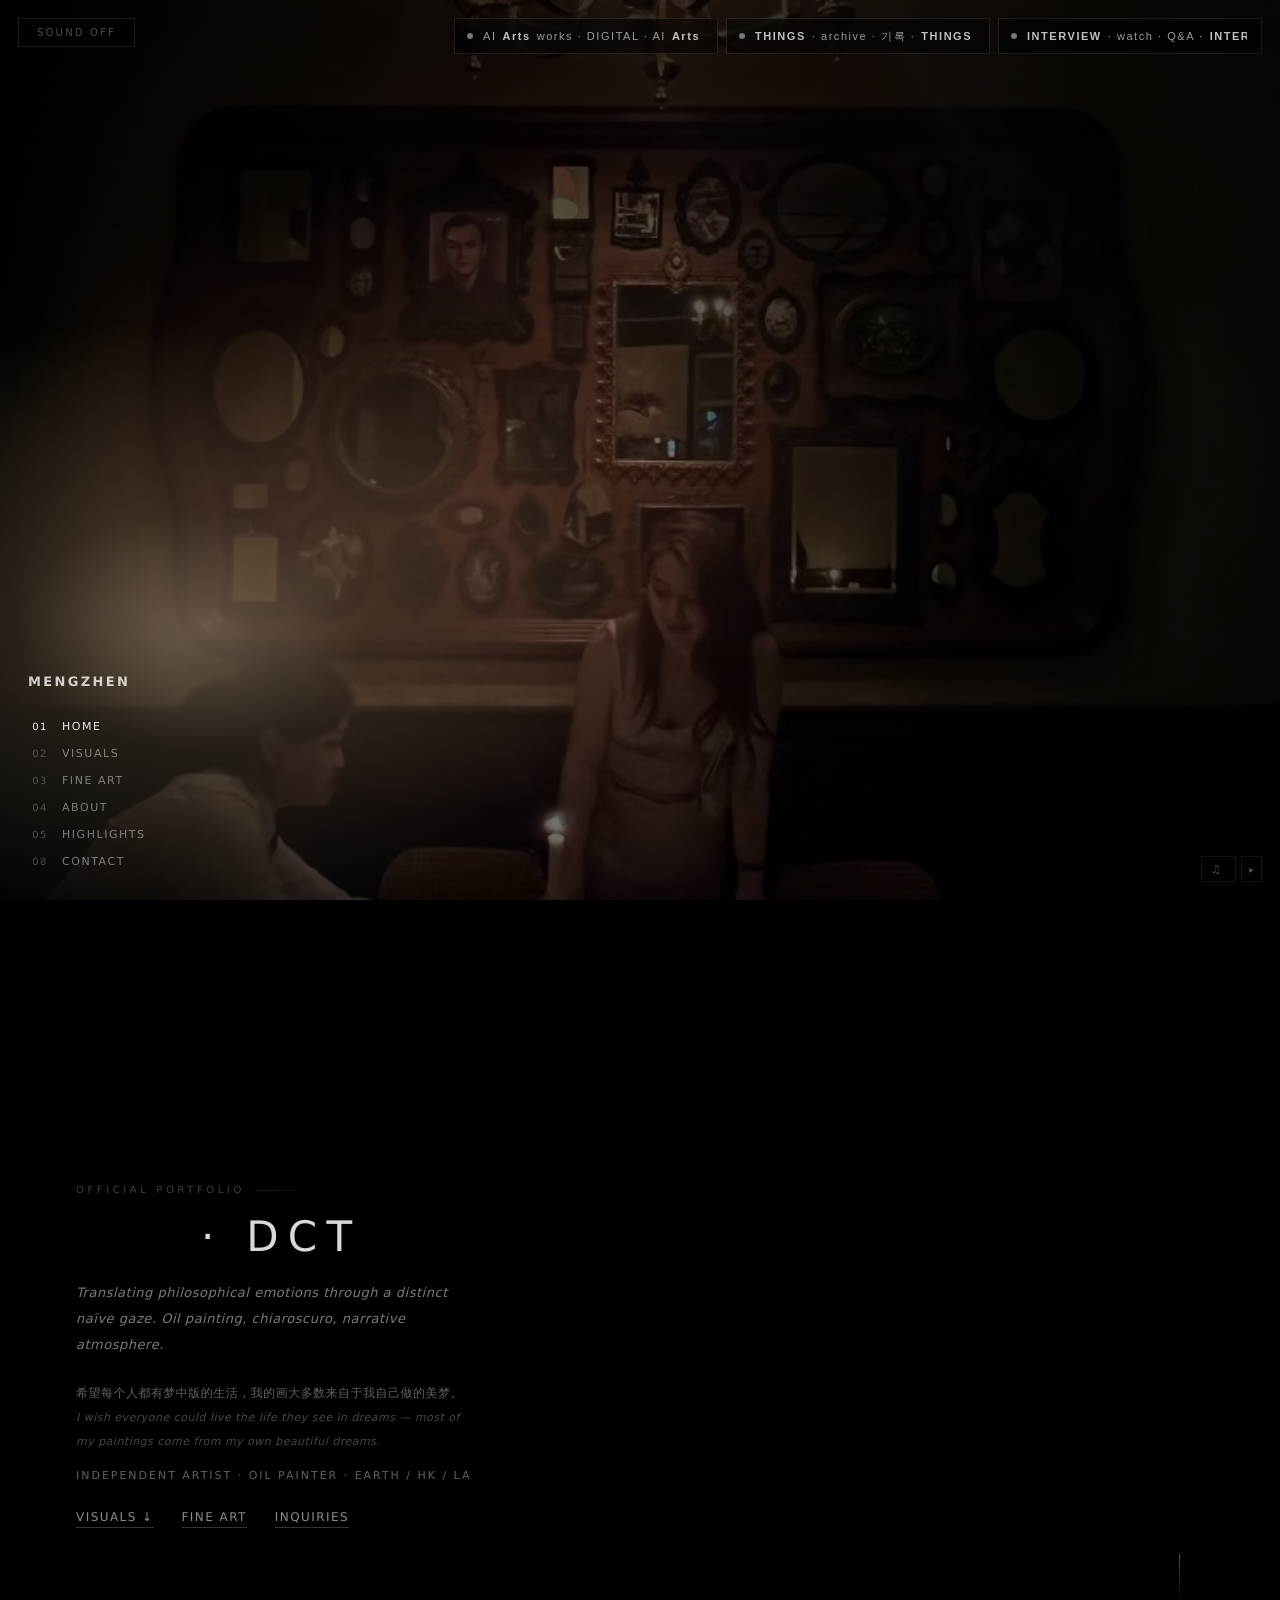
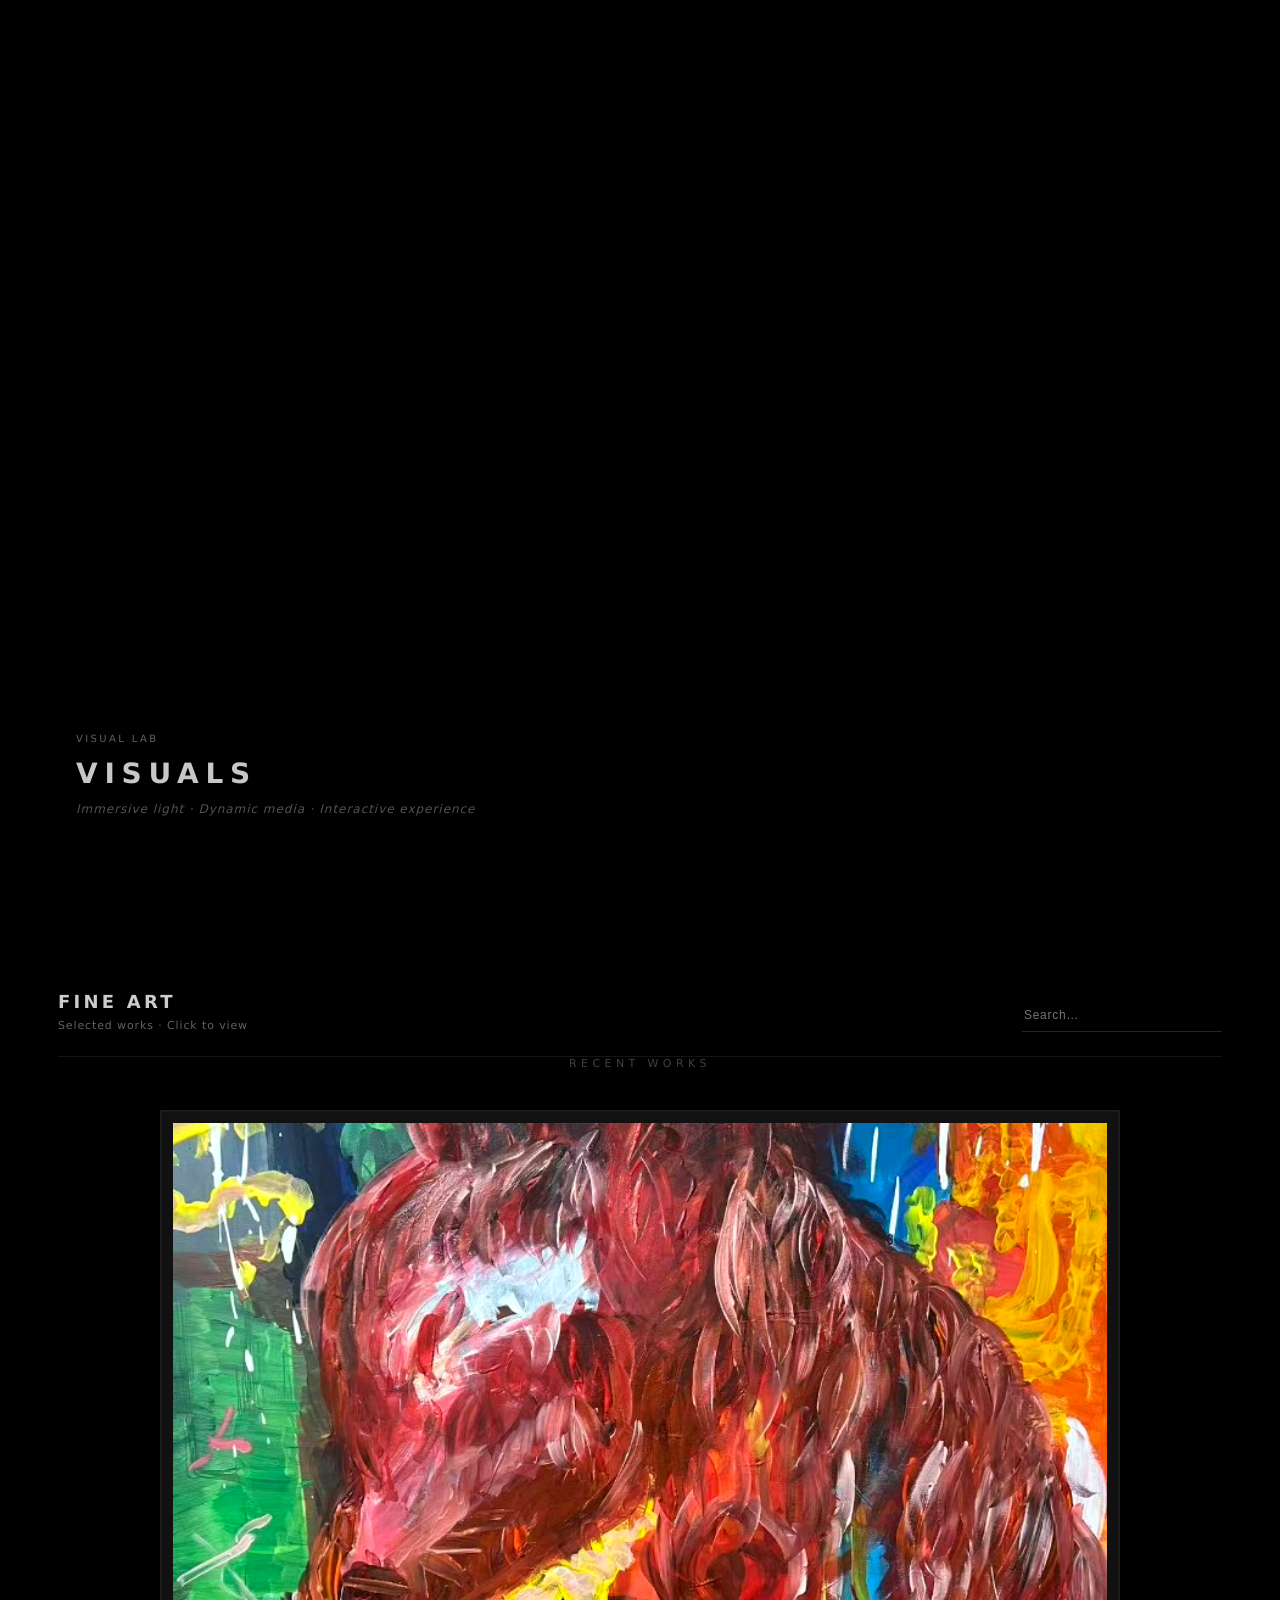
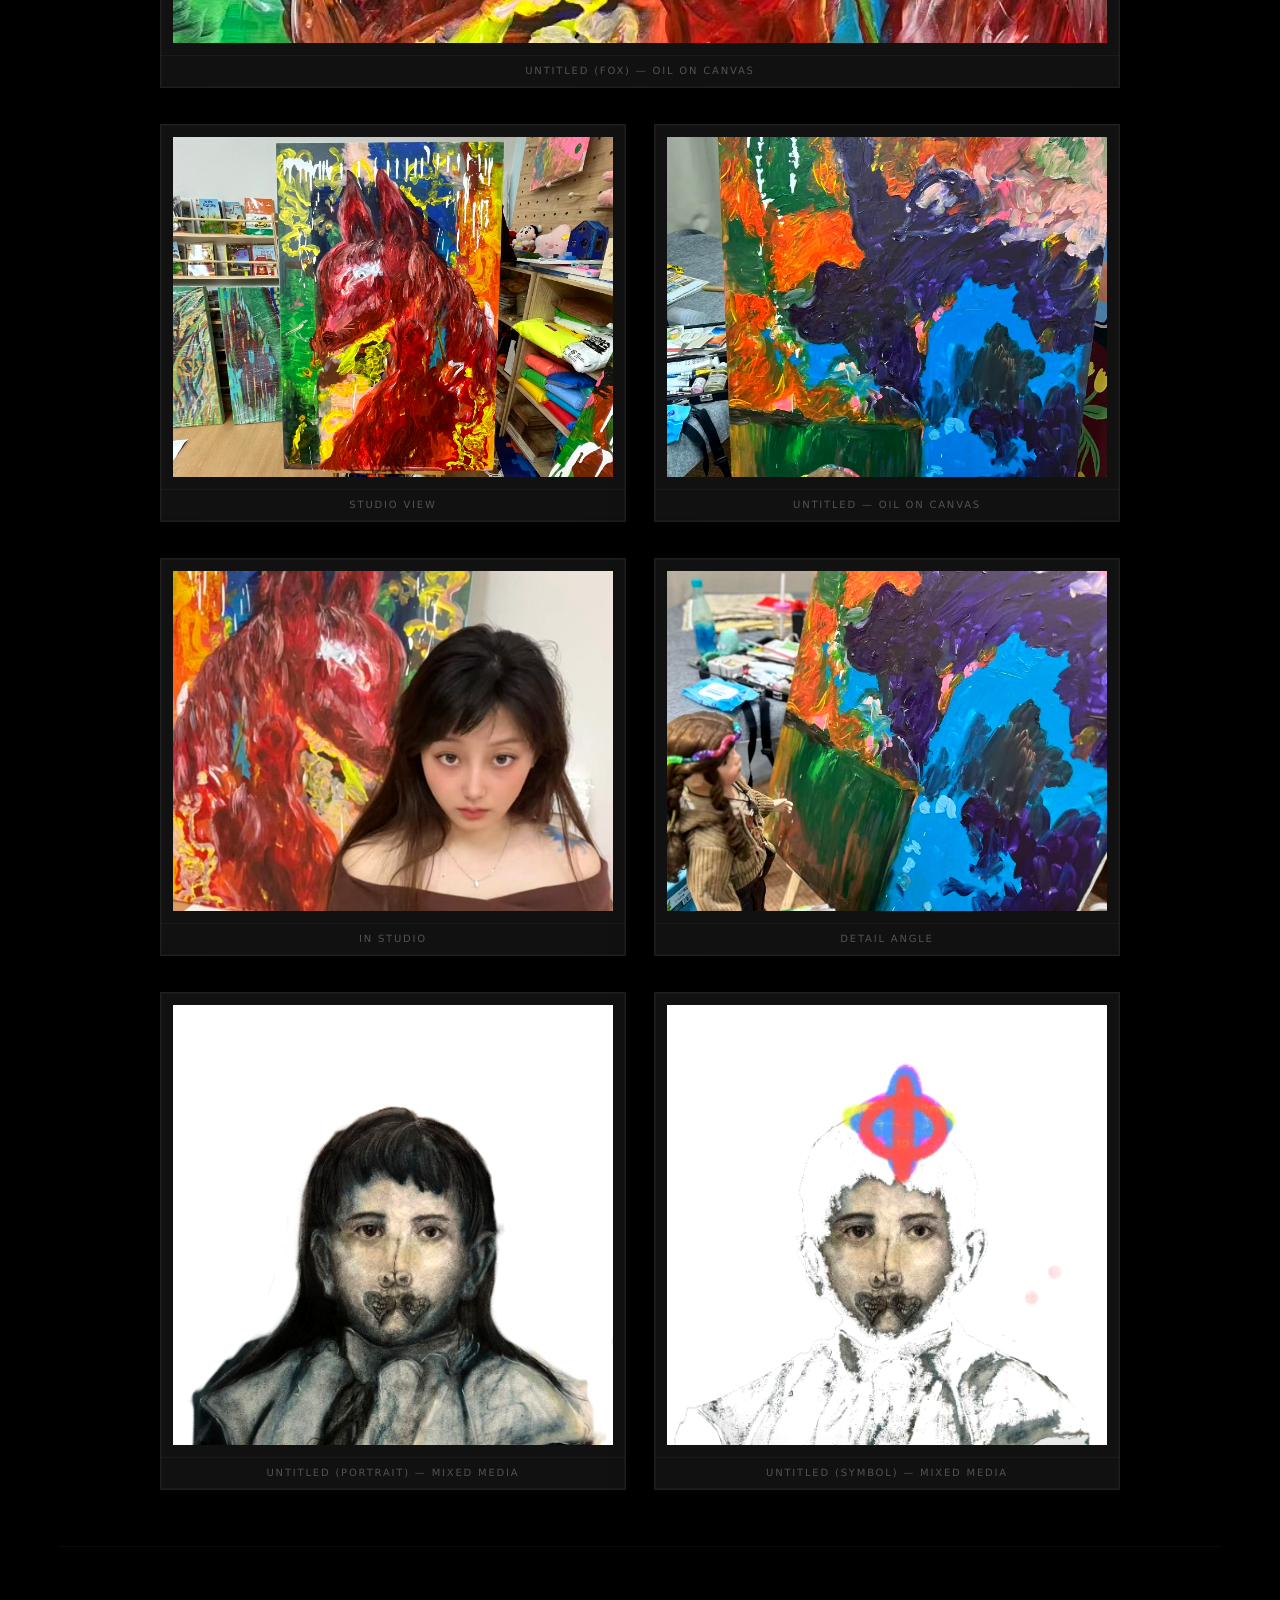
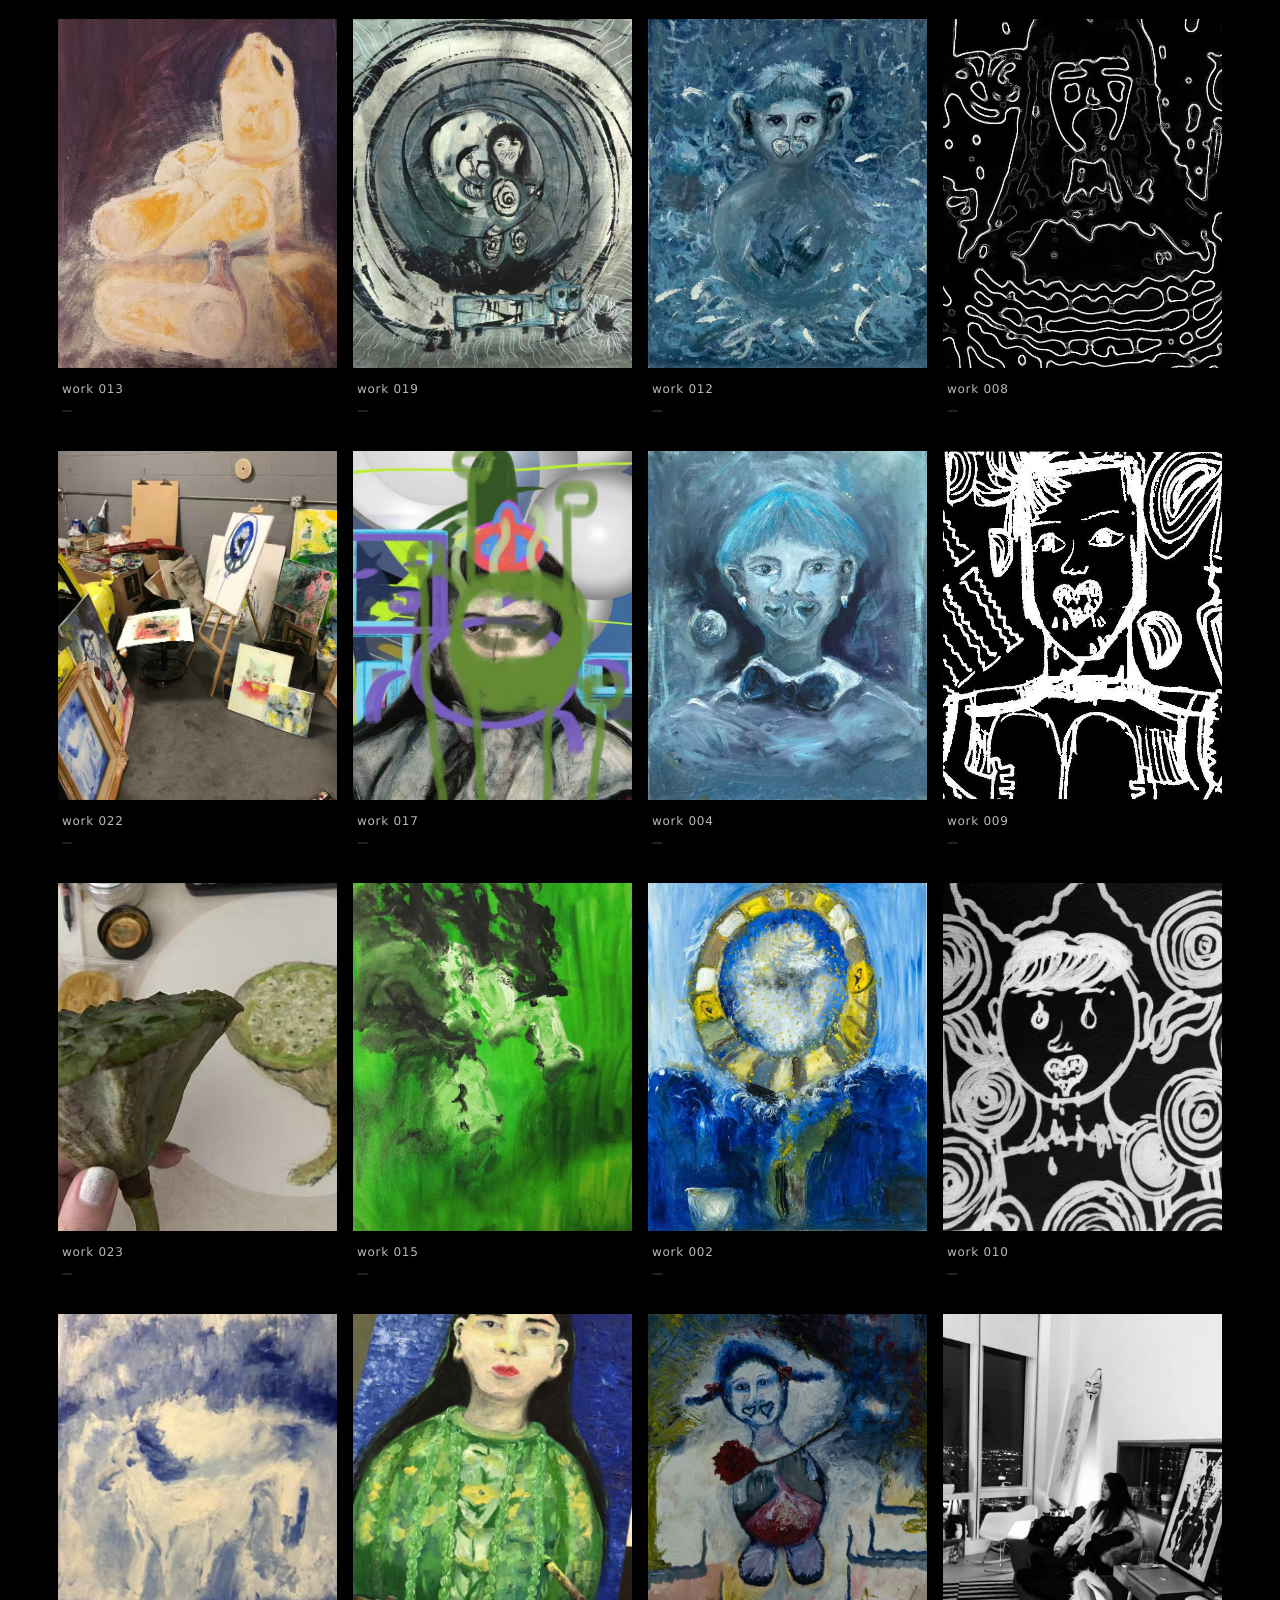
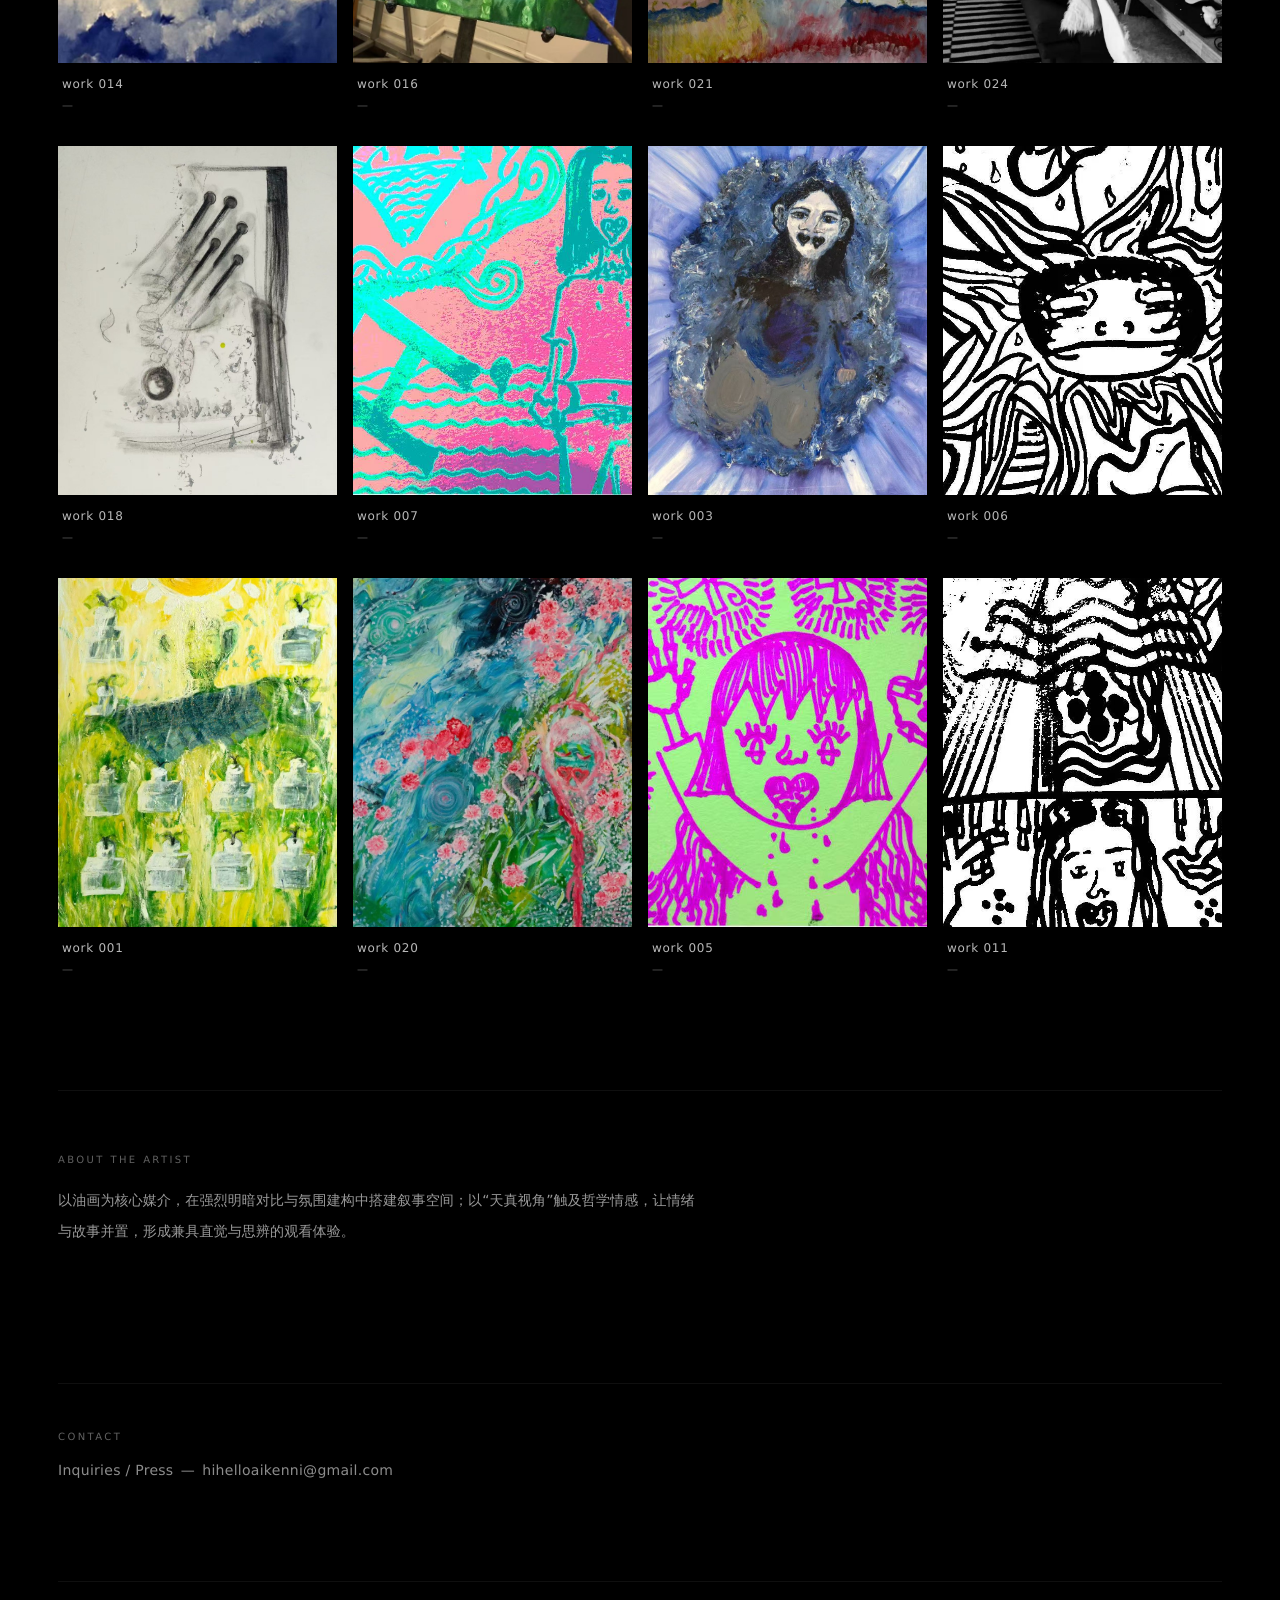
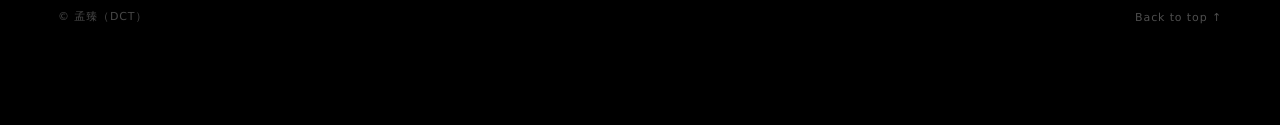
==== commit 968f612c: "add WeChat article link to exhibition entry Made-with: Cursor" ====
--- a/index.html
+++ b/index.html
@@ -206,7 +206,7 @@
         <div class="card">
           <div class="k">Exhibitions & Highlights</div>
           <ul class="list">
-            <li><strong>「悬停此处有声」Hover Here For Sound</strong> — Guest Participant: <strong>梦真 DCT</strong>。海上世界文化艺术中心 L3 Garden View Gallery，深圳（2025.11.21–11.27）。策展人：一鹊 / YI QUE；联合策展人：雷鸣 / LEI MING；策划单位：WEART们。</li>
+            <li><a href="https://mp.weixin.qq.com/s/nF7d24h1Bc_0DwY8XWkNsw" target="_blank" rel="noreferrer"><strong>「悬停此处有声」Hover Here For Sound</strong></a> — Guest Participant: <strong>梦真 DCT</strong>。海上世界文化艺术中心 L3 Garden View Gallery，深圳（2025.11.21–11.27）。策展人：一鹊 / YI QUE；联合策展人：雷鸣 / LEI MING；策划单位：WEART们。</li>
             <li>入选 AACYF Top 30 Under 30（Cal C 30 Under 30，2020；见 LA Post）。</li>
             <li>LA Post（AACYF 2020 Cal C 30 Under 30）：<a href="https://lapost.us/?p=22851" target="_blank" rel="noreferrer">https://lapost.us/?p=22851</a></li>
             <li>LA Post（SoCal Elite Connect 2019）：<a href="https://lapost.us/?p=20265" target="_blank" rel="noreferrer">https://lapost.us/?p=20265</a></li>
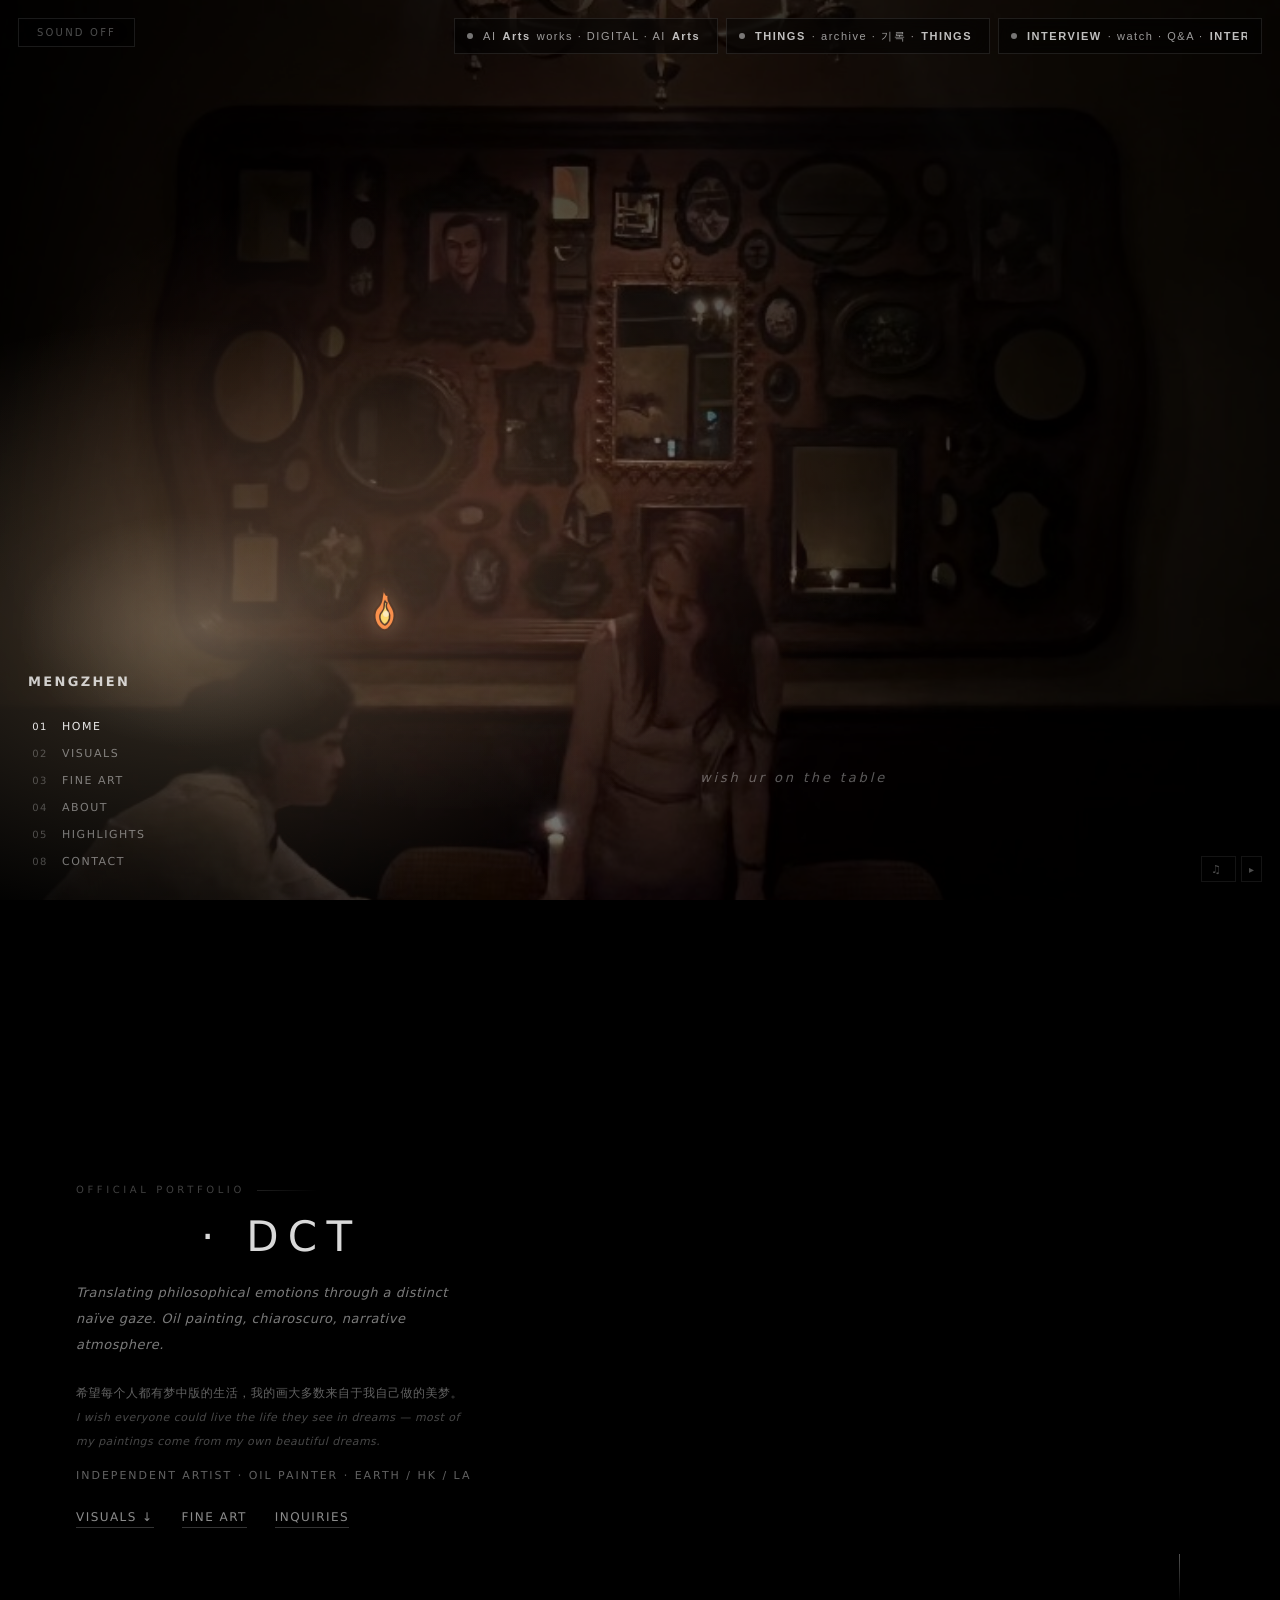
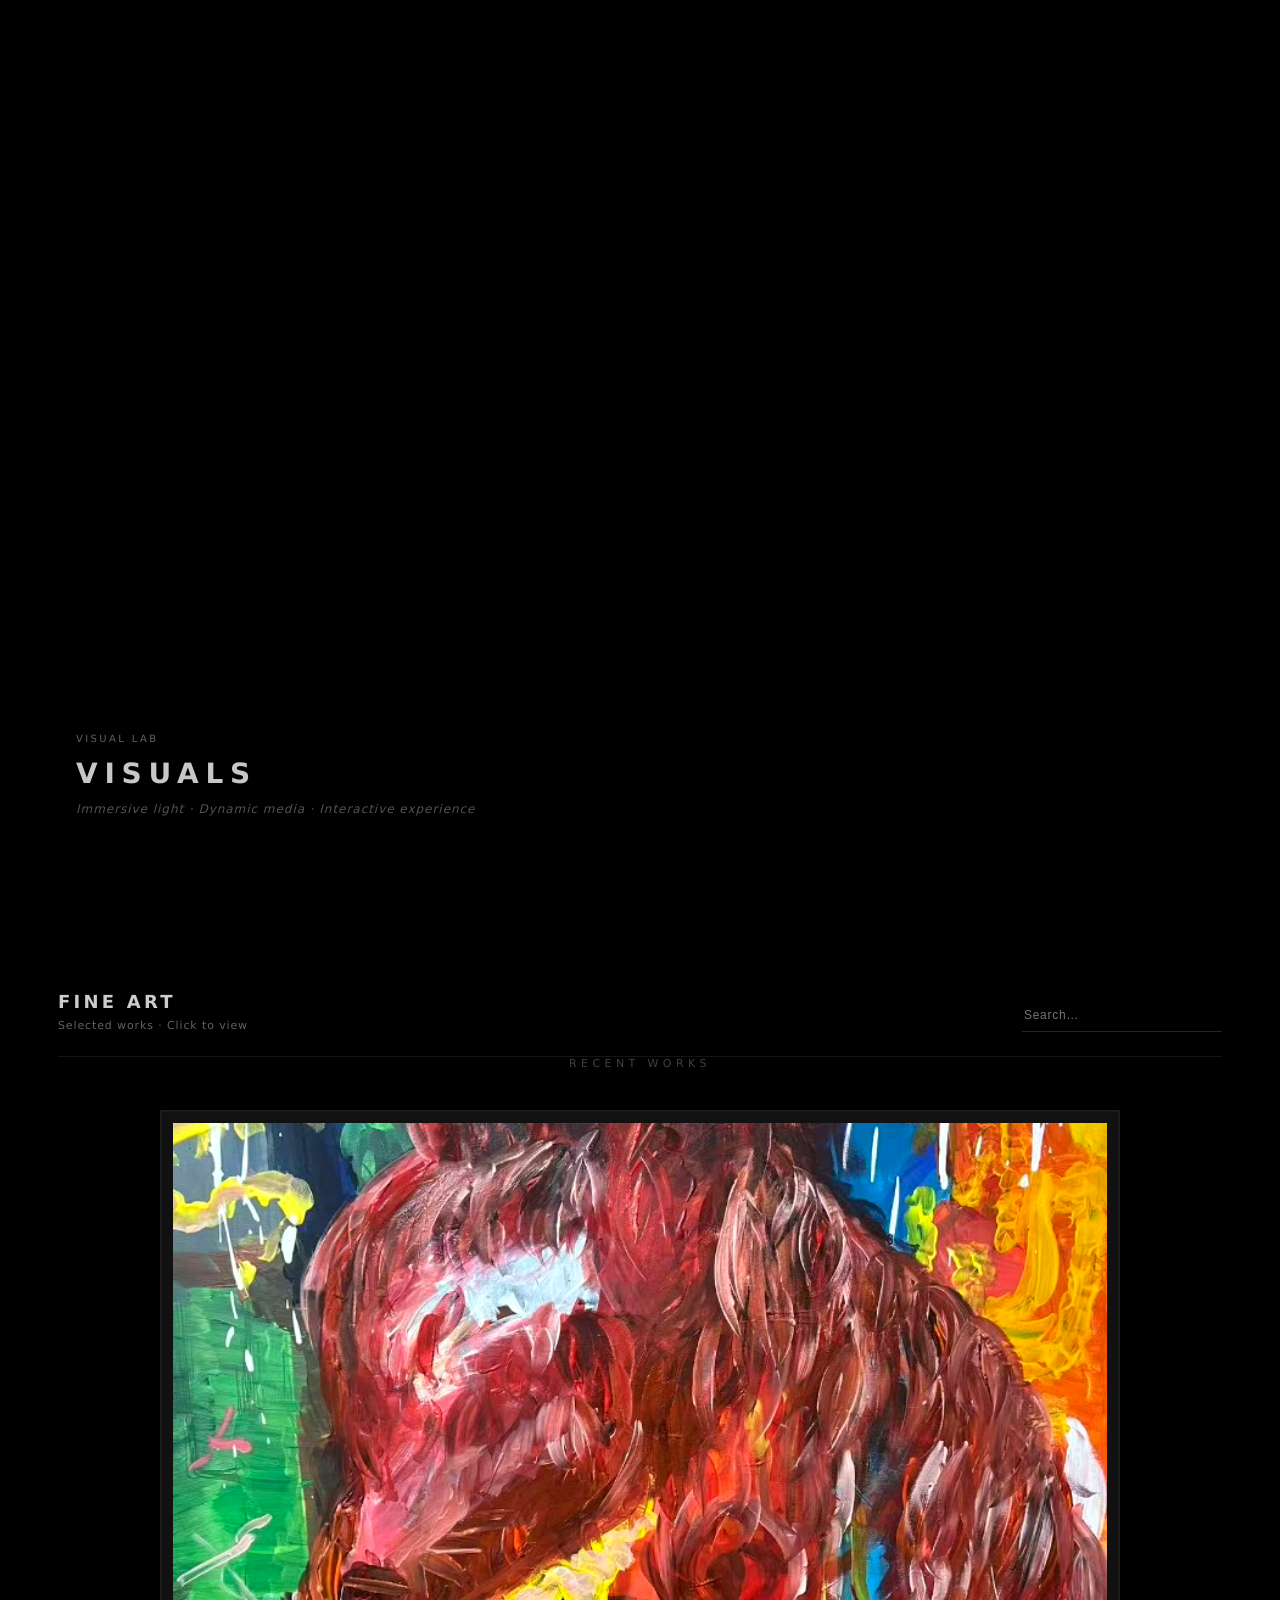
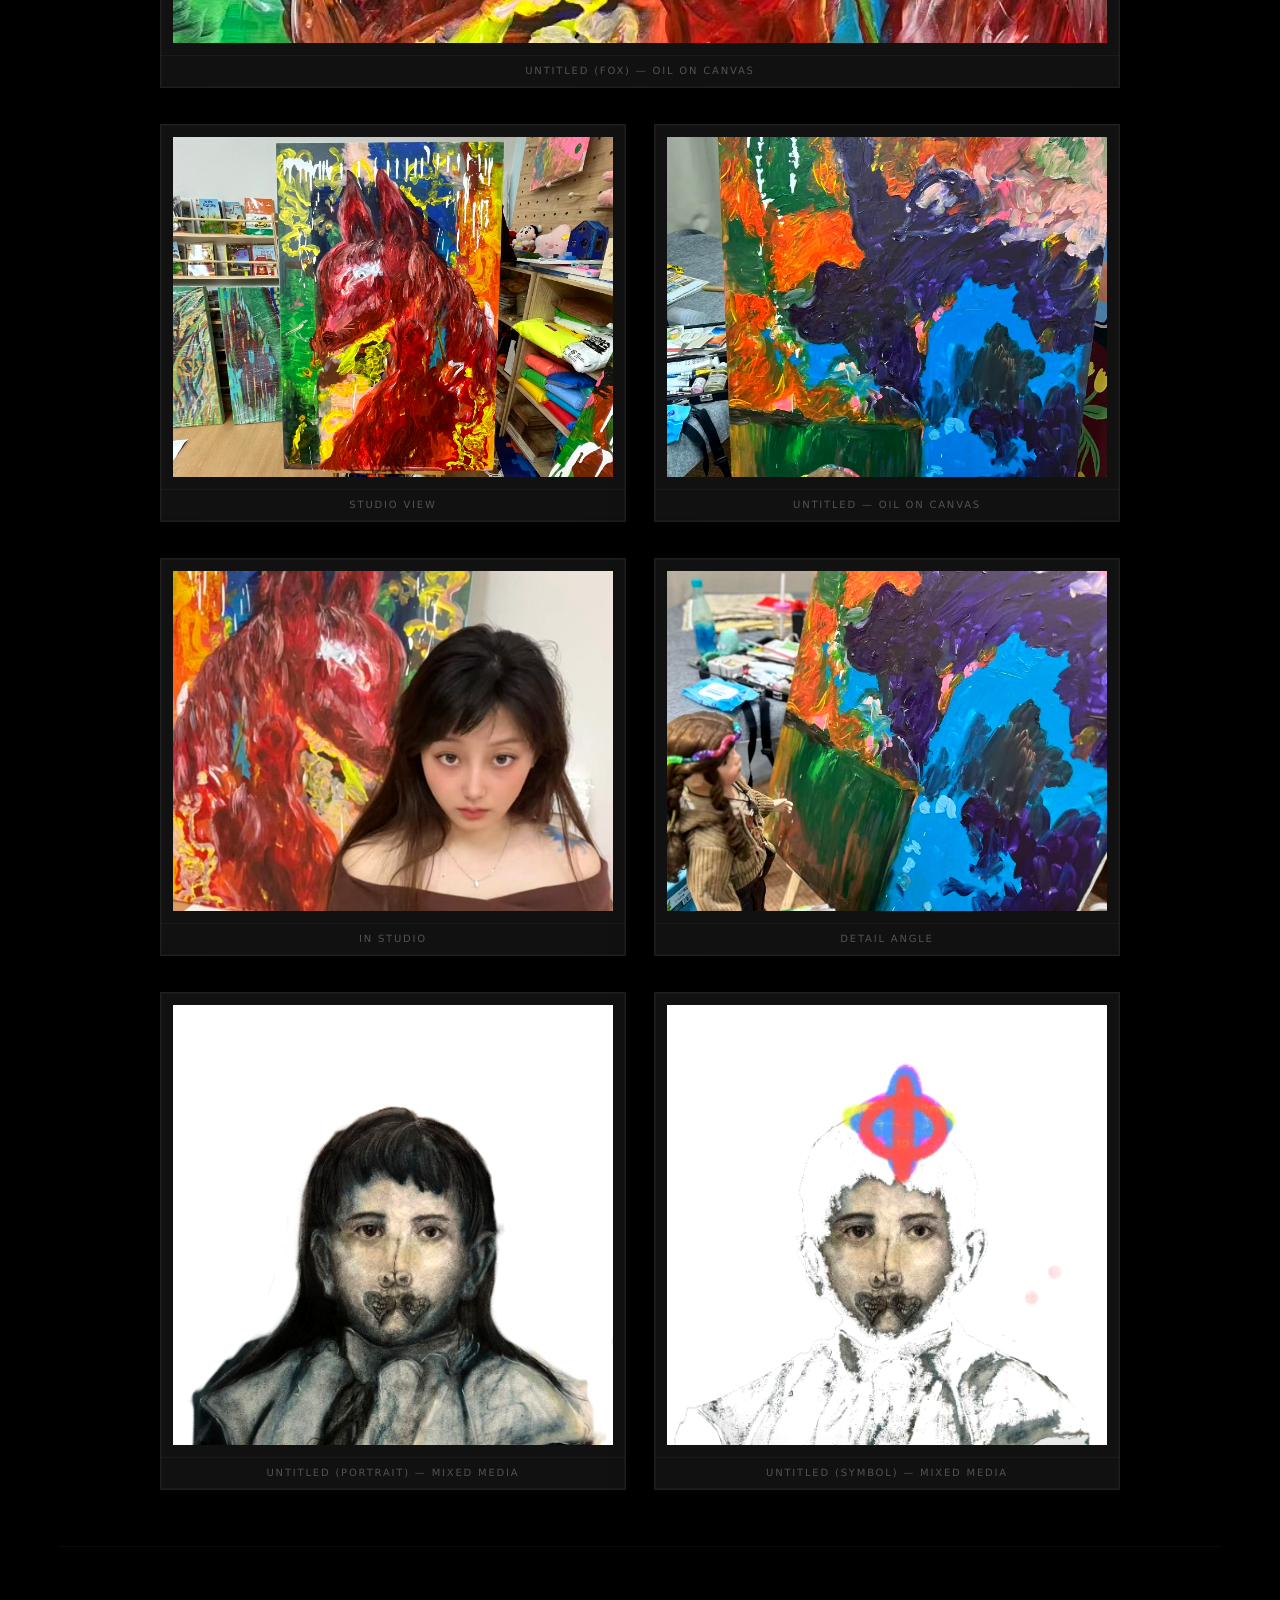
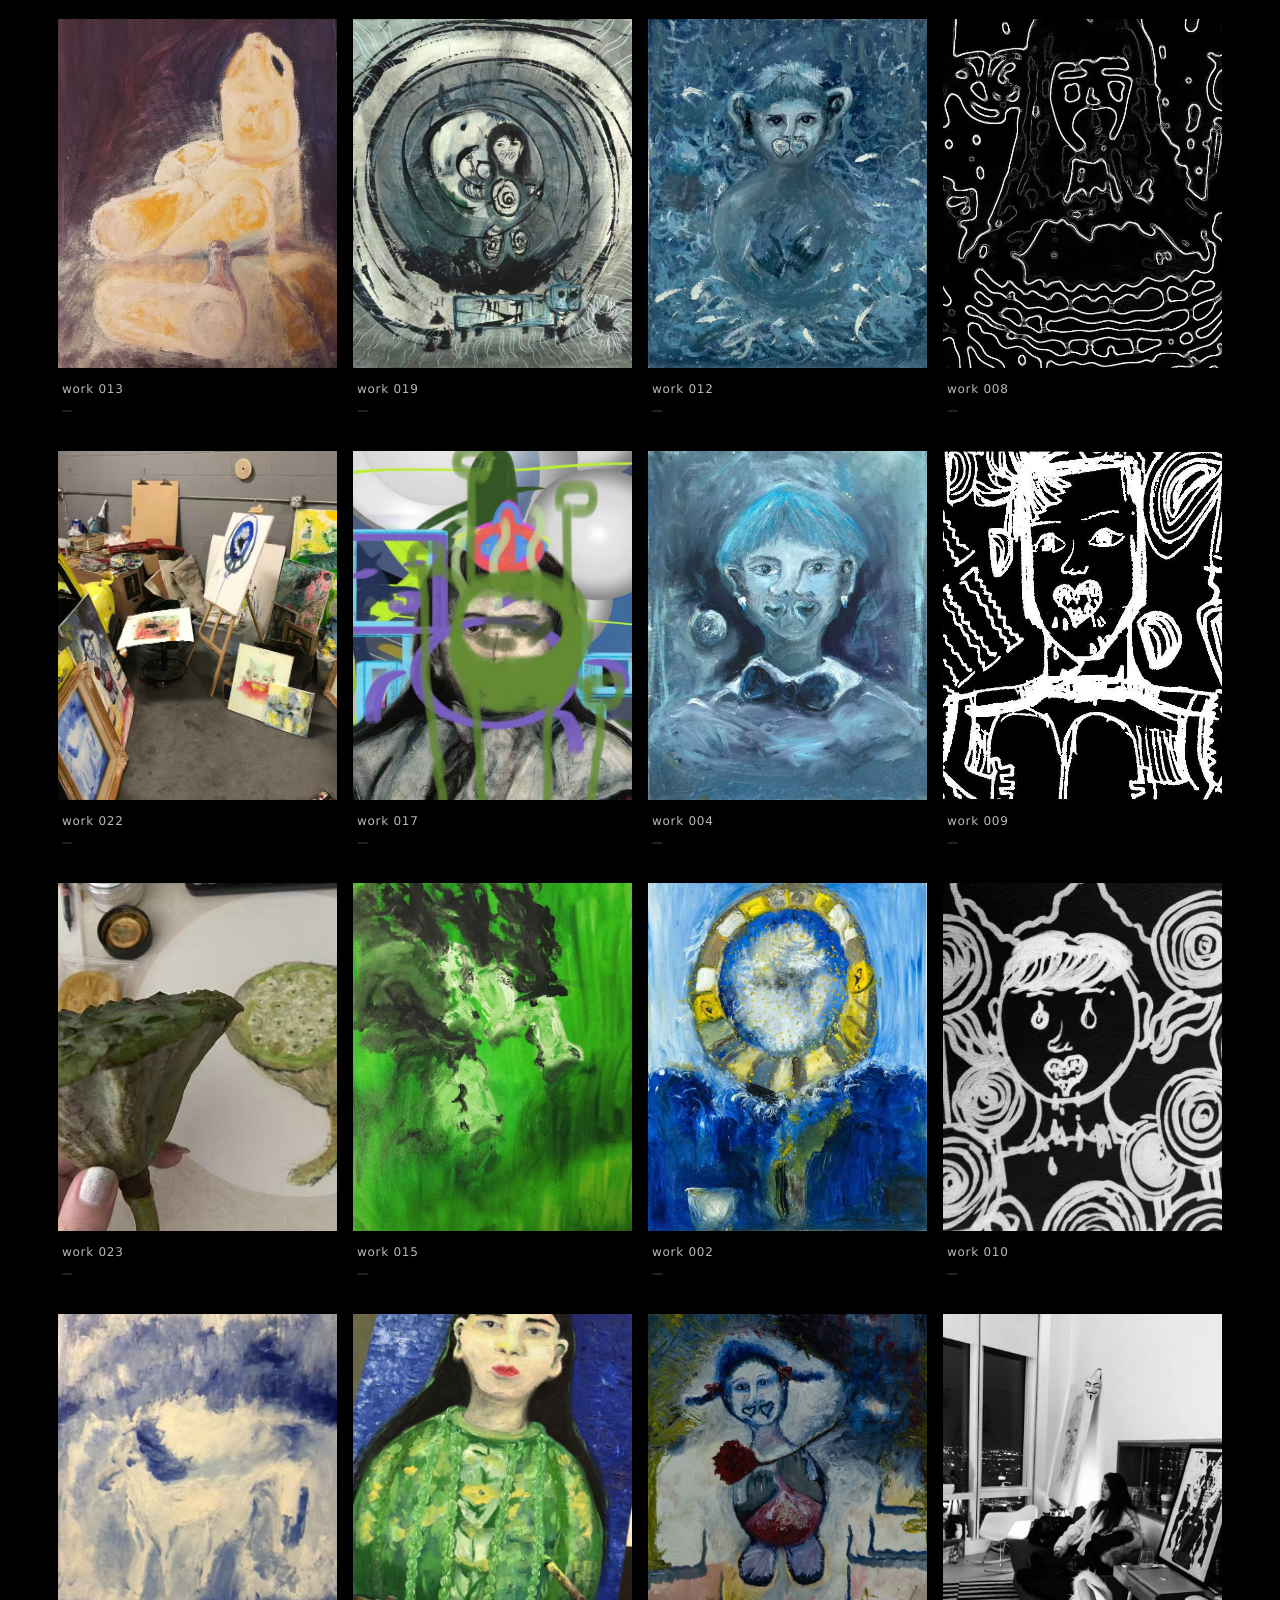
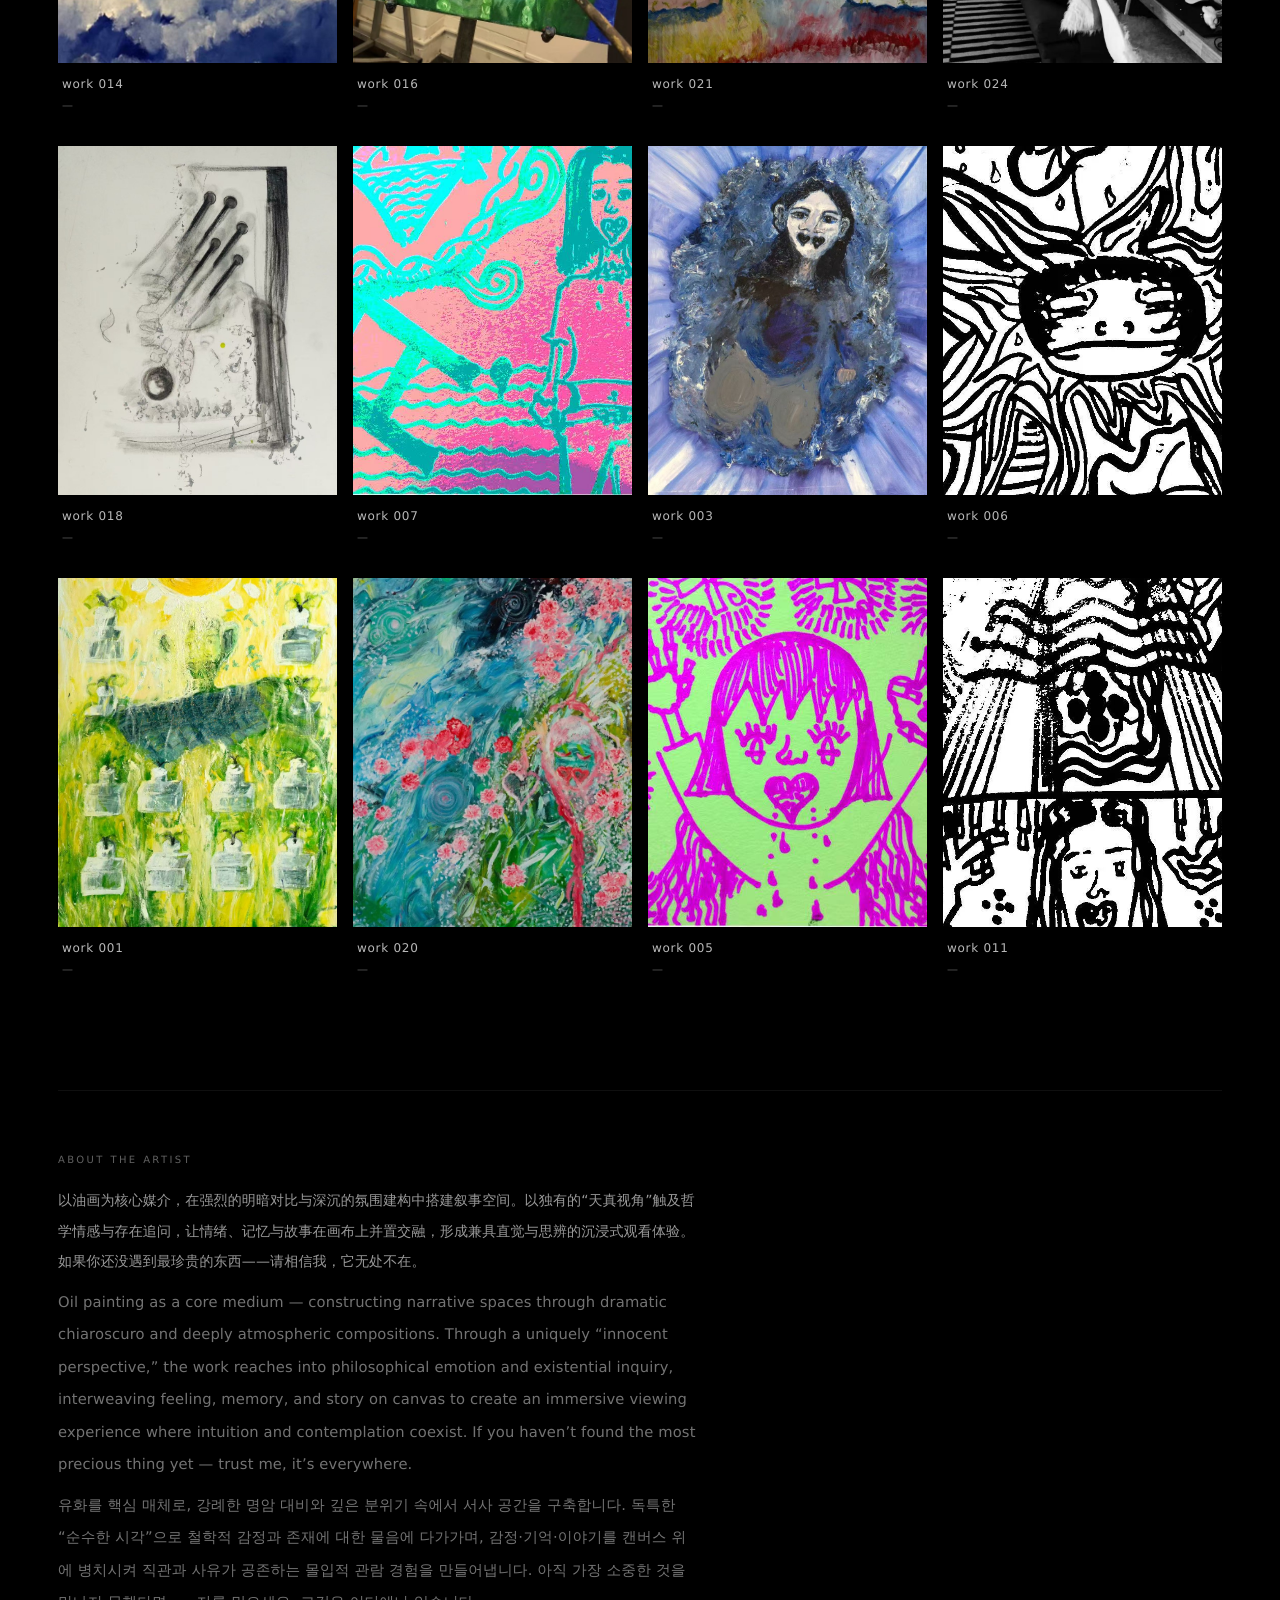
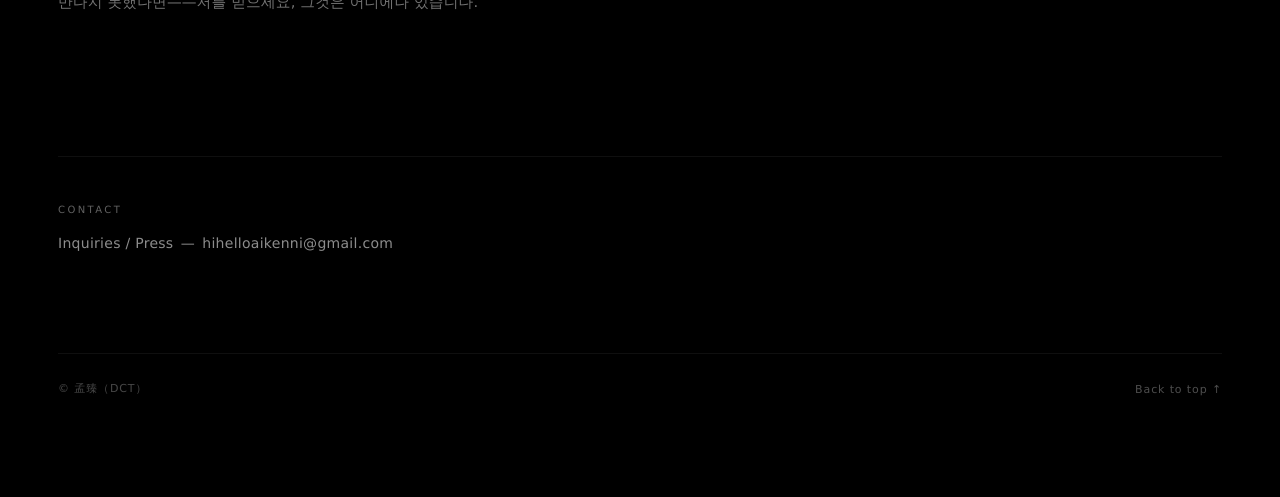
==== commit 843ad7c1: "about: trilingual CN/EN/KO with deeper prose and signature quote Made-with: Cursor" ====
--- a/index.html
+++ b/index.html
@@ -193,7 +193,13 @@
         <div class="aboutInner">
           <div class="k">About the Artist</div>
           <p class="aboutText">
-            以油画为核心媒介，在强烈明暗对比与氛围建构中搭建叙事空间；以“天真视角”触及哲学情感，让情绪与故事并置，形成兼具直觉与思辨的观看体验。
+            以油画为核心媒介，在强烈的明暗对比与深沉的氛围建构中搭建叙事空间。以独有的“天真视角”触及哲学情感与存在追问，让情绪、记忆与故事在画布上并置交融，形成兼具直觉与思辨的沉浸式观看体验。如果你还没遇到最珍贵的东西——请相信我，它无处不在。
+          </p>
+          <p class="aboutText" lang="en" style="margin-top:.6em;opacity:.75;font-size:.92em;">
+            Oil painting as a core medium — constructing narrative spaces through dramatic chiaroscuro and deeply atmospheric compositions. Through a uniquely “innocent perspective,” the work reaches into philosophical emotion and existential inquiry, interweaving feeling, memory, and story on canvas to create an immersive viewing experience where intuition and contemplation coexist. If you haven’t found the most precious thing yet — trust me, it’s everywhere.
+          </p>
+          <p class="aboutText" lang="ko" style="margin-top:.6em;opacity:.75;font-size:.92em;">
+            유화를 핵심 매체로, 강례한 명암 대비와 깊은 분위기 속에서 서사 공간을 구축합니다. 독특한 “순수한 시각”으로 철학적 감정과 존재에 대한 물음에 다가가며, 감정·기억·이야기를 캔버스 위에 병치시켜 직관과 사유가 공존하는 몰입적 관람 경험을 만들어냅니다. 아직 가장 소중한 것을 만나지 못했다면——저를 믿으세요, 그것은 어디에나 있습니다.
           </p>
           <div class="aboutLinks">
             <a href="#references">References</a>
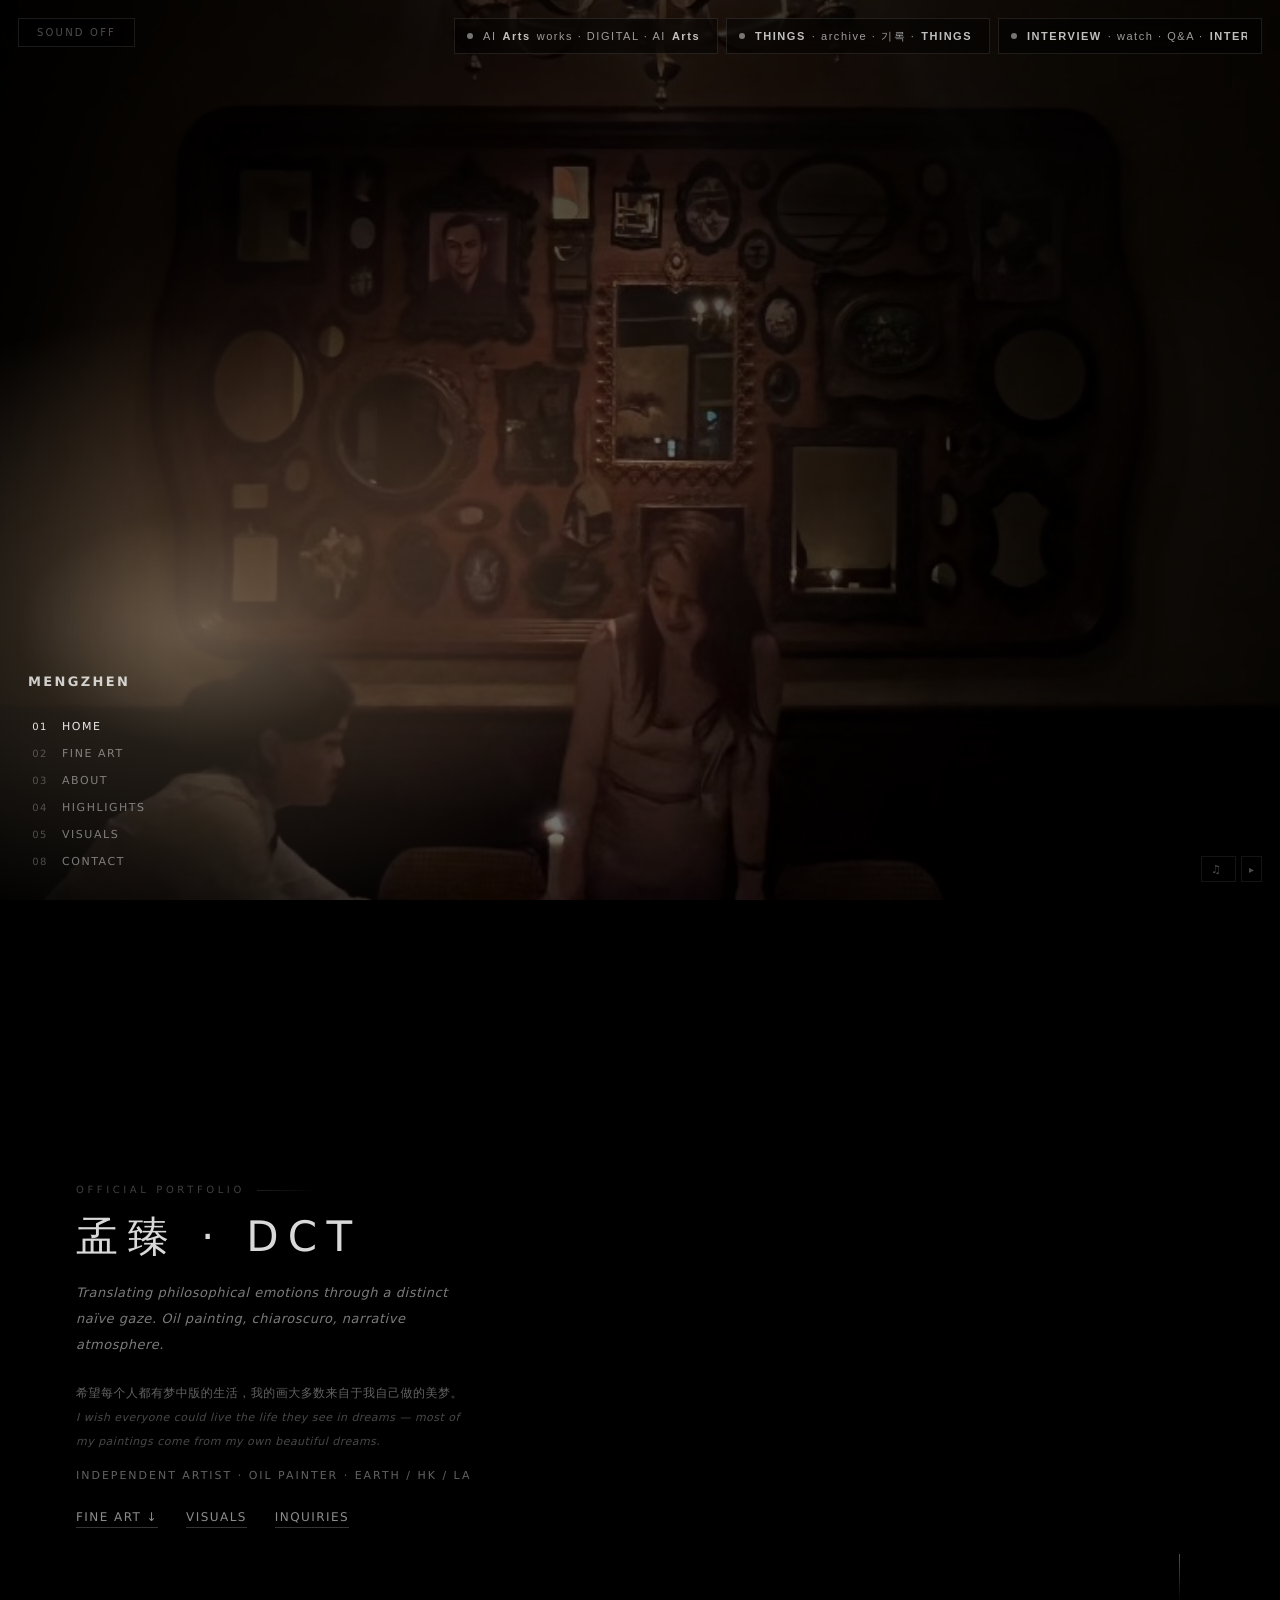
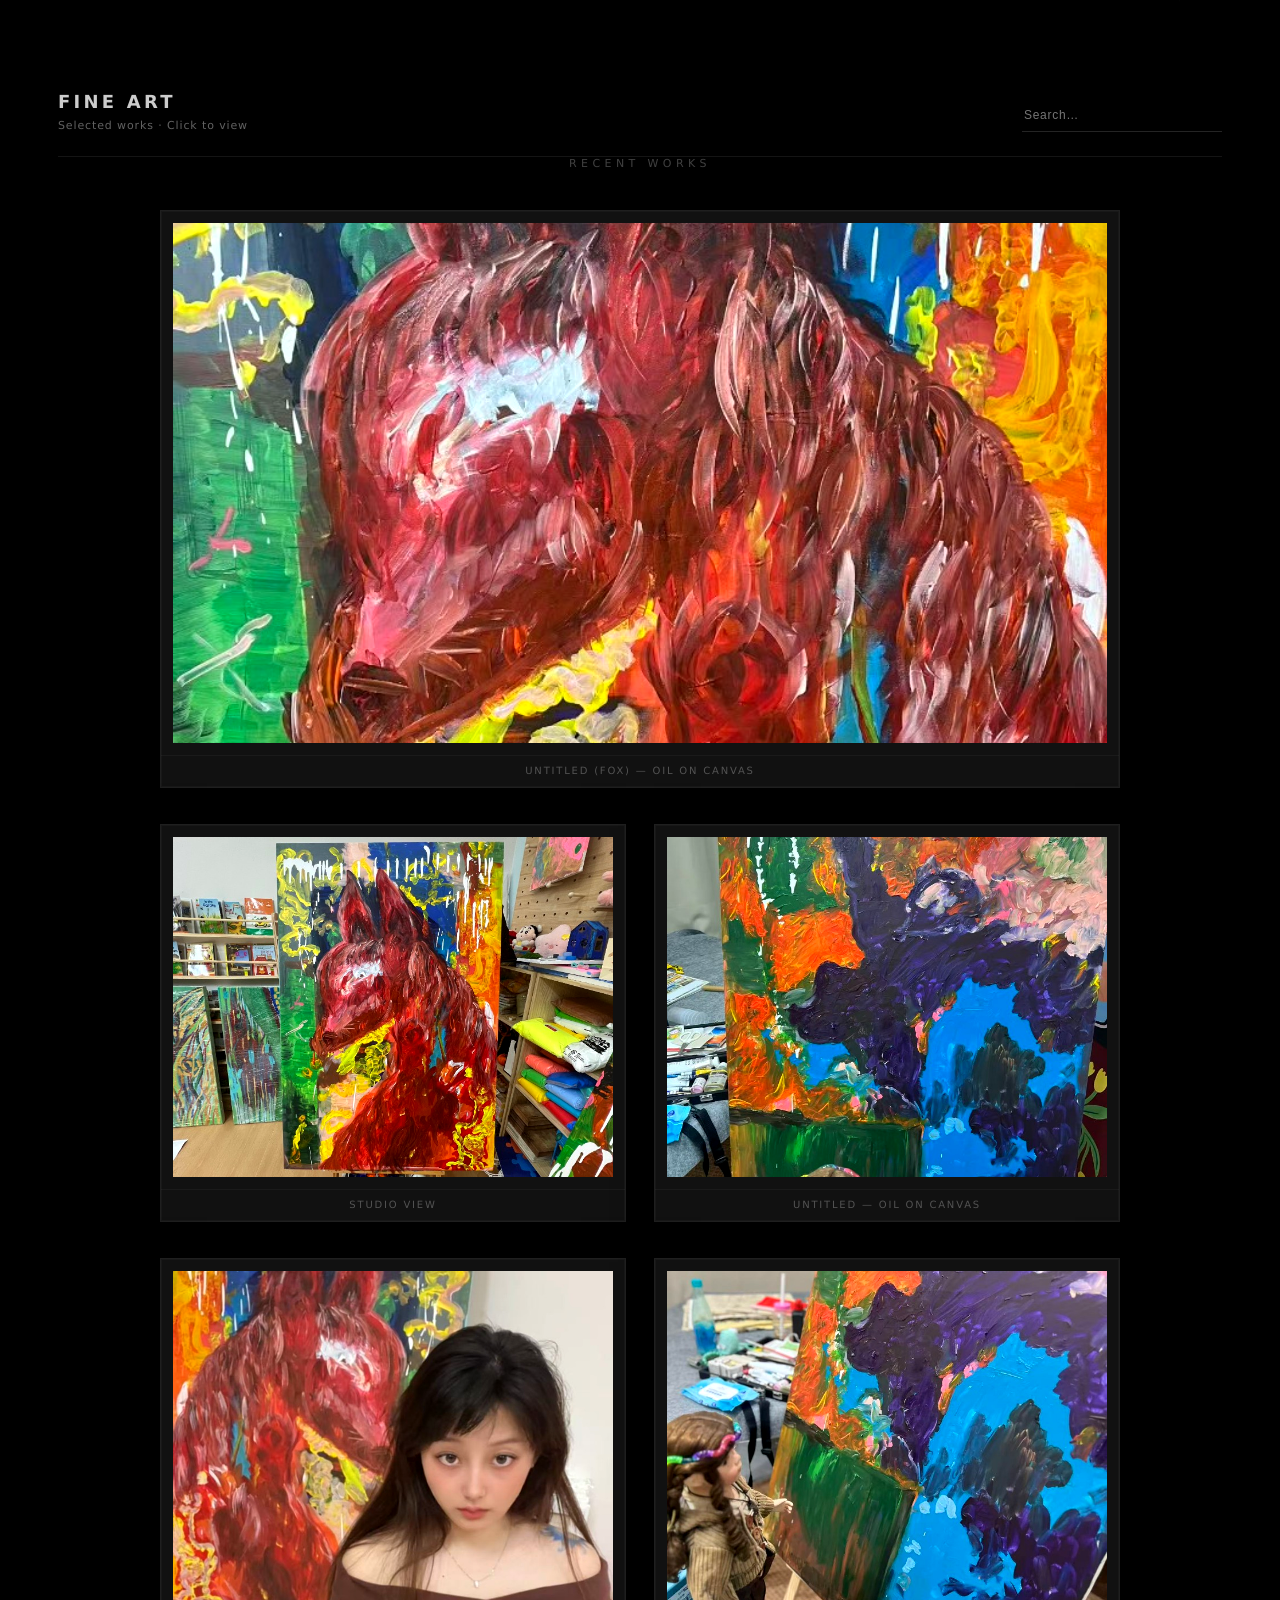
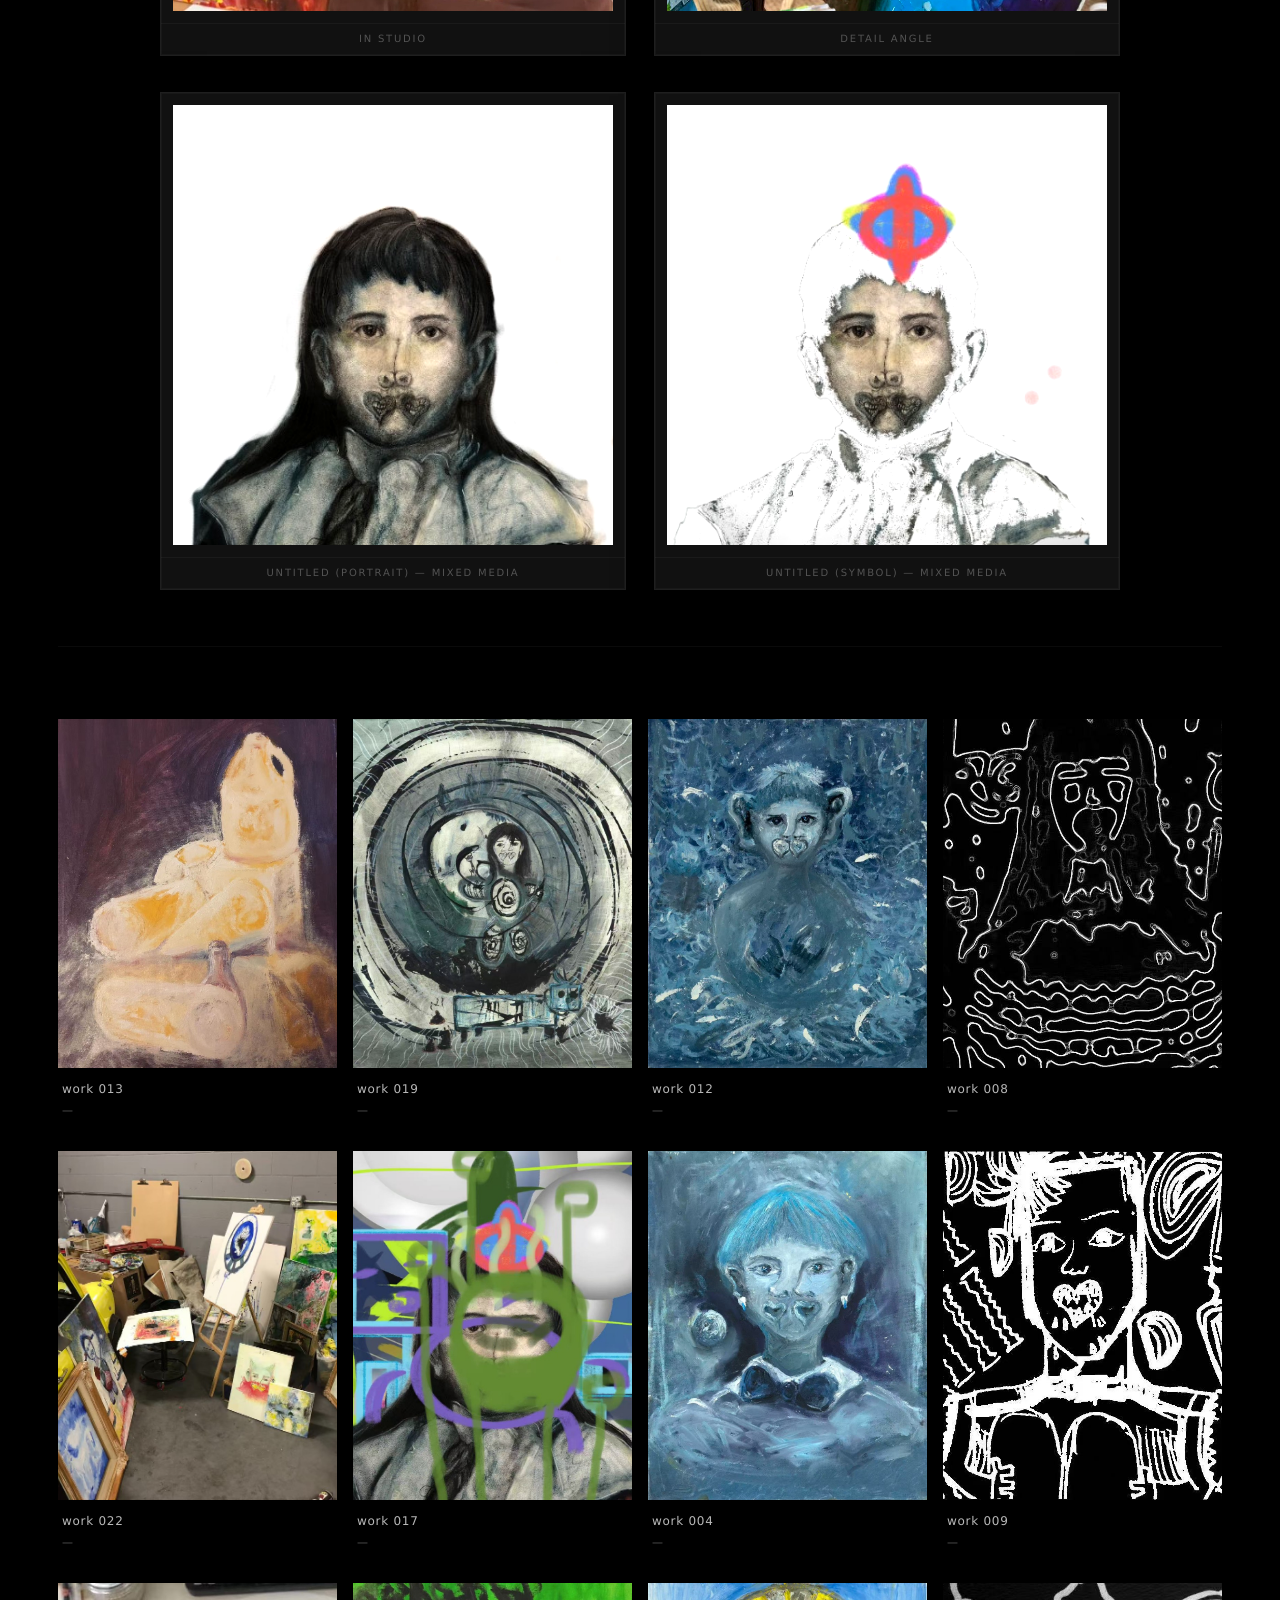
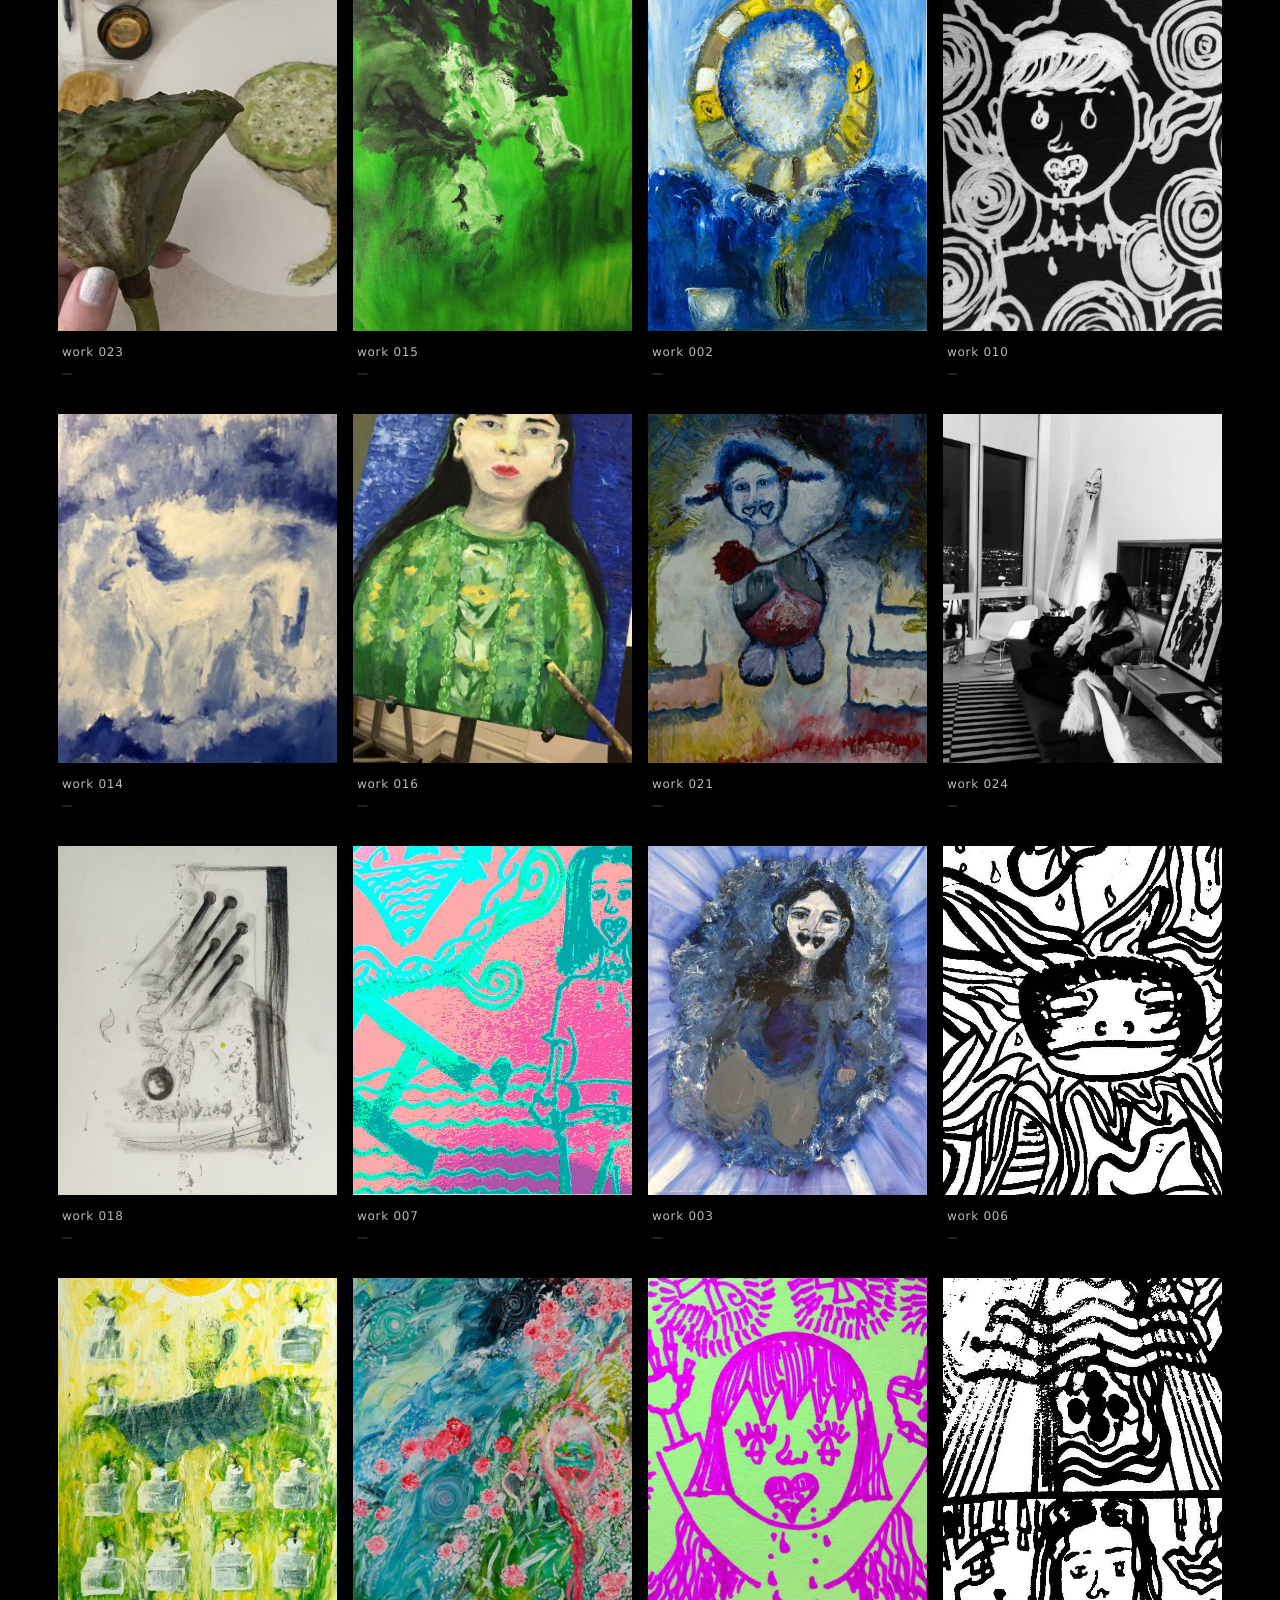
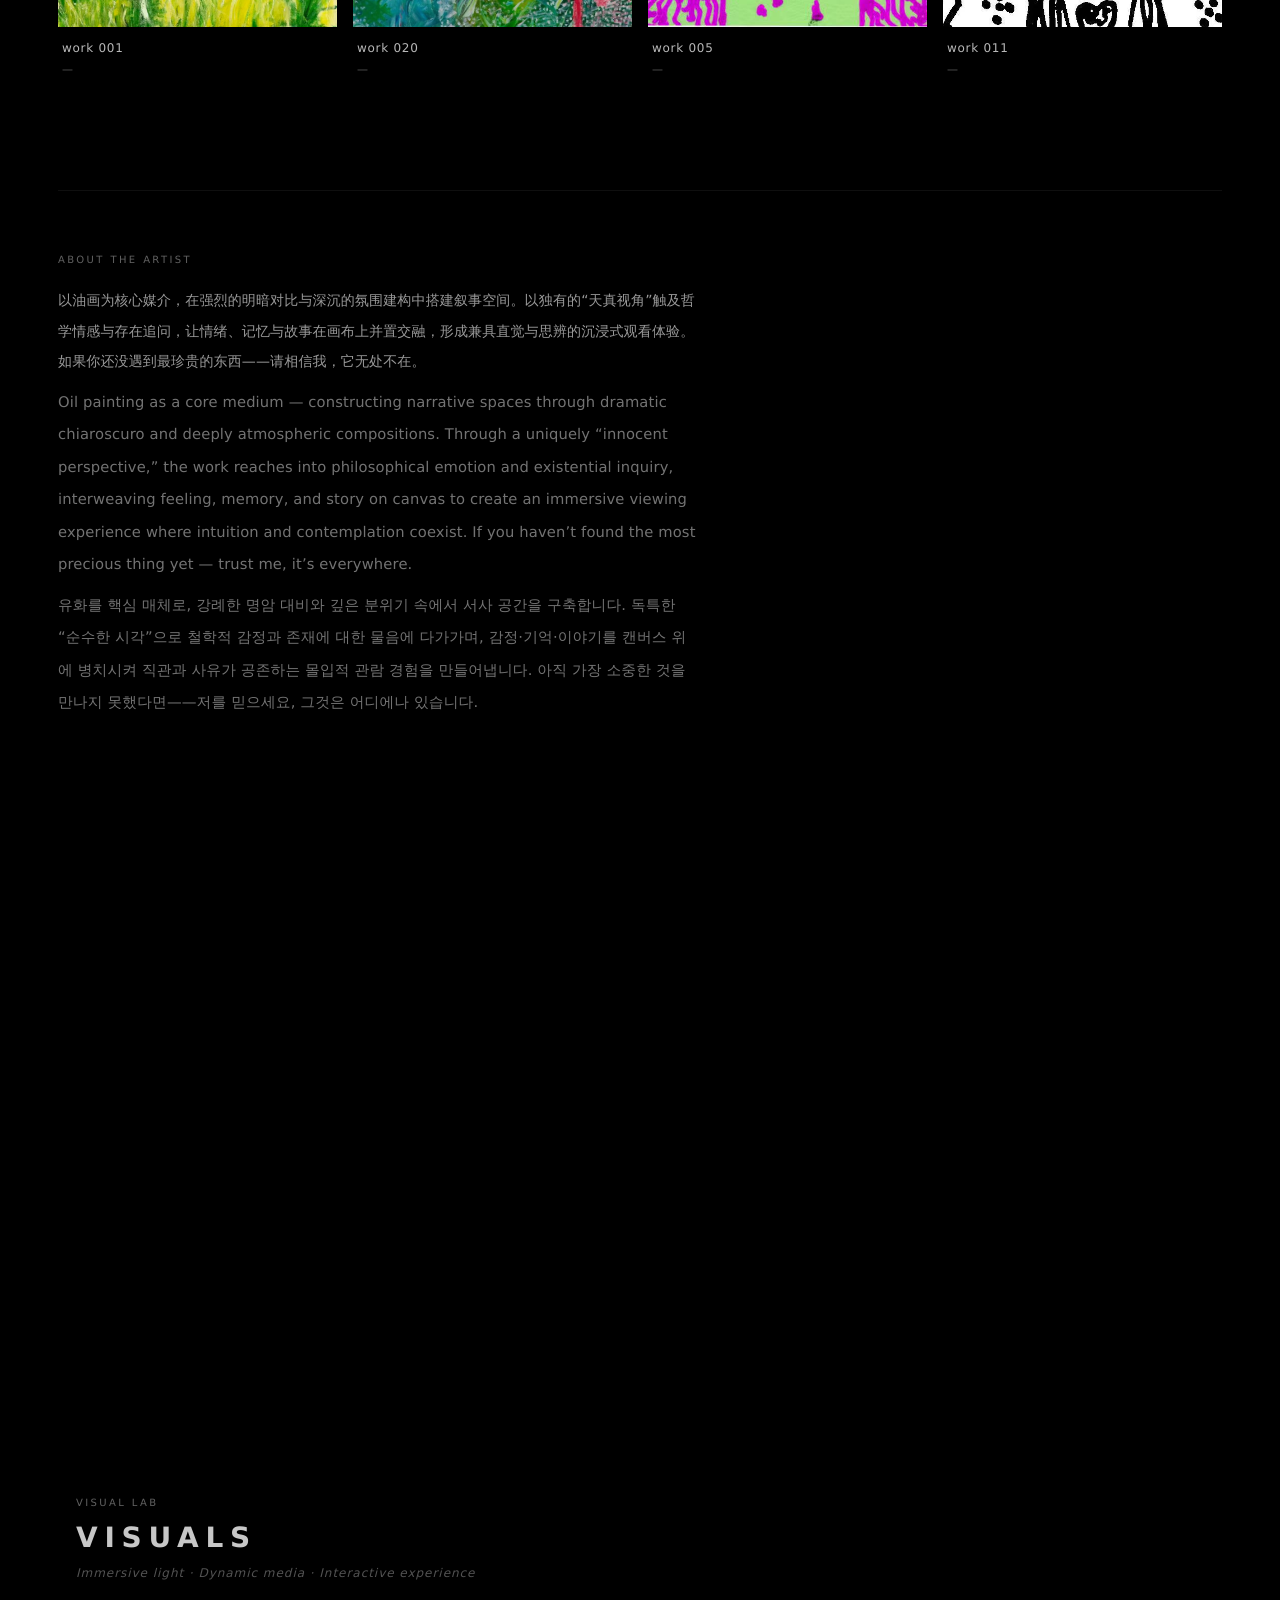
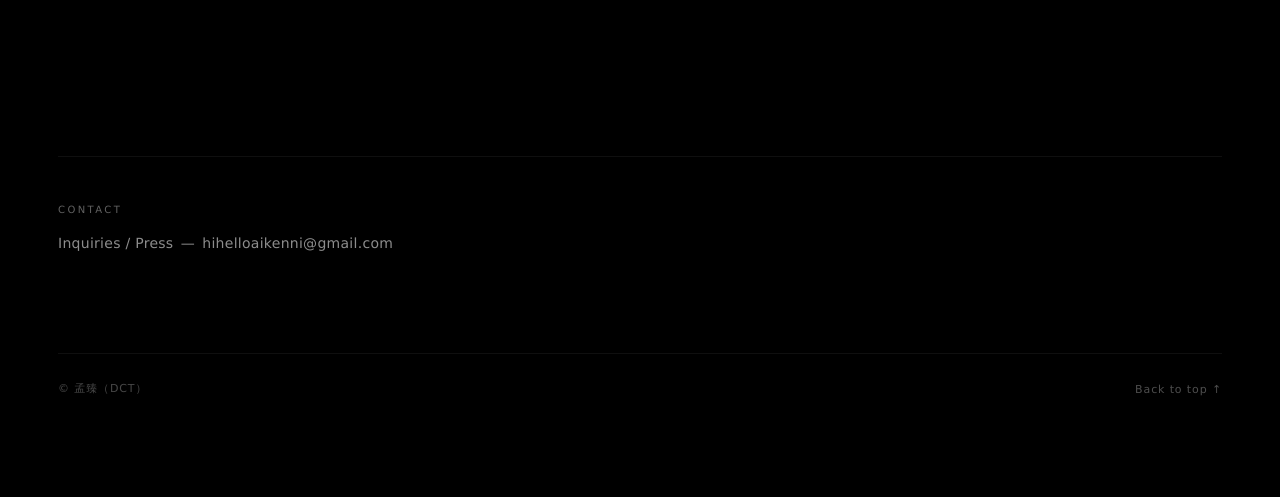
==== commit d5e95865: "move VISUALS section after Highlights, update nav order Made-with: Cursor" ====
--- a/index.html
+++ b/index.html
@@ -66,10 +66,10 @@
     <nav class="sideNav" aria-label="section navigation">
       <div class="logo">MENGZHEN</div>
       <a data-spy href="#top"><span class="n">01</span><span class="t">HOME</span></a>
-      <a data-spy href="#visuals"><span class="n">02</span><span class="t">VISUALS</span></a>
-      <a data-spy href="#works"><span class="n">03</span><span class="t">FINE ART</span></a>
-      <a data-spy href="#about"><span class="n">04</span><span class="t">ABOUT</span></a>
-      <a data-spy href="#highlights"><span class="n">05</span><span class="t">HIGHLIGHTS</span></a>
+      <a data-spy href="#works"><span class="n">02</span><span class="t">FINE ART</span></a>
+      <a data-spy href="#about"><span class="n">03</span><span class="t">ABOUT</span></a>
+      <a data-spy href="#highlights"><span class="n">04</span><span class="t">HIGHLIGHTS</span></a>
+      <a data-spy href="#visuals"><span class="n">05</span><span class="t">VISUALS</span></a>
       <a data-spy href="#references"><span class="n">06</span><span class="t">REFERENCES</span></a>
       <a data-spy href="#faq"><span class="n">07</span><span class="t">FAQ</span></a>
       <a data-spy href="#contact"><span class="n">08</span><span class="t">CONTACT</span></a>
@@ -82,9 +82,9 @@
           <span>Official one-page · Artist / Painter · EARTH / HK / LA</span>
         </div>
         <nav class="nav">
-          <a href="#visuals">Visuals</a>
           <a href="#works">Fine Art</a>
           <a href="#about">About</a>
+          <a href="#visuals">Visuals</a>
           <a href="#references">Refs</a>
           <a class="pill" href="#contact">Email</a>
         </nav>
@@ -107,14 +107,100 @@
             </p>
             <div class="metaRow">Independent Artist · Oil Painter · EARTH / HK / LA</div>
             <div class="heroLinks">
-              <a href="#visuals">Visuals ↓</a>
-              <a href="#works">Fine Art</a>
+              <a href="#works">Fine Art ↓</a>
+              <a href="#visuals">Visuals</a>
               <a href="mailto:hihelloaikenni@gmail.com">Inquiries</a>
             </div>
           </div>
         </div>
         <div class="scrollHint" aria-hidden="true">
           <span class="scrollLine"></span>
+        </div>
+      </section>
+
+      <section id="works" class="section" aria-label="works">
+        <div class="sectionHead">
+          <div>
+            <h2>FINE ART</h2>
+            <p>Selected works · Click to view</p>
+          </div>
+          <div class="search" role="search">
+            <input id="worksQuery" placeholder="Search…" autocomplete="off" />
+          </div>
+        </div>
+
+        <div class="recentWorks">
+          <div class="recentLabel">RECENT WORKS</div>
+          <div class="gallery">
+            <figure class="gFrame gFrame--hero">
+              <div class="gMat"><img src="./assets/works/recent-04.png" alt="Oil painting — fox close-up" loading="lazy" /></div>
+              <figcaption>Untitled (Fox) — Oil on canvas</figcaption>
+            </figure>
+            <div class="gPair">
+              <figure class="gFrame">
+                <div class="gMat"><img src="./assets/works/recent-05.png" alt="Fox painting — full view" loading="lazy" /></div>
+                <figcaption>Studio view</figcaption>
+              </figure>
+              <figure class="gFrame">
+                <div class="gMat"><img src="./assets/works/recent-01.png" alt="Abstract painting" loading="lazy" /></div>
+                <figcaption>Untitled — Oil on canvas</figcaption>
+              </figure>
+            </div>
+            <div class="gPair">
+              <figure class="gFrame">
+                <div class="gMat"><img src="./assets/works/recent-03.png" alt="Artist with painting" loading="lazy" /></div>
+                <figcaption>In studio</figcaption>
+              </figure>
+              <figure class="gFrame">
+                <div class="gMat"><img src="./assets/works/recent-02.png" alt="Abstract — side angle" loading="lazy" /></div>
+                <figcaption>Detail angle</figcaption>
+              </figure>
+            </div>
+            <div class="gPair">
+              <figure class="gFrame gFrame--portrait">
+                <div class="gMat"><img src="./assets/works/recent-06.png" alt="Portrait — charcoal and oil" loading="lazy" /></div>
+                <figcaption>Untitled (Portrait) — Mixed media</figcaption>
+              </figure>
+              <figure class="gFrame gFrame--portrait">
+                <div class="gMat"><img src="./assets/works/recent-07.png" alt="Portrait — symbol series" loading="lazy" /></div>
+                <figcaption>Untitled (Symbol) — Mixed media</figcaption>
+              </figure>
+            </div>
+          </div>
+        </div>
+
+        <div id="worksGrid" class="masonry" aria-label="works grid"></div>
+      </section>
+
+      <section class="section aboutSection" id="about" aria-label="about">
+        <div class="aboutInner">
+          <div class="k">About the Artist</div>
+          <p class="aboutText">
+            以油画为核心媒介，在强烈的明暗对比与深沉的氛围建构中搭建叙事空间。以独有的“天真视角”触及哲学情感与存在追问，让情绪、记忆与故事在画布上并置交融，形成兼具直觉与思辨的沉浸式观看体验。如果你还没遇到最珍贵的东西——请相信我，它无处不在。
+          </p>
+          <p class="aboutText" lang="en" style="margin-top:.6em;opacity:.75;font-size:.92em;">
+            Oil painting as a core medium — constructing narrative spaces through dramatic chiaroscuro and deeply atmospheric compositions. Through a uniquely “innocent perspective,” the work reaches into philosophical emotion and existential inquiry, interweaving feeling, memory, and story on canvas to create an immersive viewing experience where intuition and contemplation coexist. If you haven’t found the most precious thing yet — trust me, it’s everywhere.
+          </p>
+          <p class="aboutText" lang="ko" style="margin-top:.6em;opacity:.75;font-size:.92em;">
+            유화를 핵심 매체로, 강례한 명암 대비와 깊은 분위기 속에서 서사 공간을 구축합니다. 독특한 “순수한 시각”으로 철학적 감정과 존재에 대한 물음에 다가가며, 감정·기억·이야기를 캔버스 위에 병치시켜 직관과 사유가 공존하는 몰입적 관람 경험을 만들어냅니다. 아직 가장 소중한 것을 만나지 못했다면——저를 믿으세요, 그것은 어디에나 있습니다.
+          </p>
+          <div class="aboutLinks">
+            <a href="#references">References</a>
+            <a href="#faq">FAQ</a>
+          </div>
+        </div>
+      </section>
+
+      <section id="highlights" class="grid2 section" aria-label="highlights">
+        <div class="card">
+          <div class="k">Exhibitions & Highlights</div>
+          <ul class="list">
+            <li><a href="https://mp.weixin.qq.com/s/nF7d24h1Bc_0DwY8XWkNsw" target="_blank" rel="noreferrer"><strong>「悬停此处有声」Hover Here For Sound</strong></a> — Guest Participant: <strong>梦真 DCT</strong>。海上世界文化艺术中心 L3 Garden View Gallery，深圳（2025.11.21–11.27）。策展人：一鹊 / YI QUE；联合策展人：雷鸣 / LEI MING；策划单位：WEART们。</li>
+            <li>入选 AACYF Top 30 Under 30（Cal C 30 Under 30，2020；见 LA Post）。</li>
+            <li>LA Post（AACYF 2020 Cal C 30 Under 30）：<a href="https://lapost.us/?p=22851" target="_blank" rel="noreferrer">https://lapost.us/?p=22851</a></li>
+            <li>LA Post（SoCal Elite Connect 2019）：<a href="https://lapost.us/?p=20265" target="_blank" rel="noreferrer">https://lapost.us/?p=20265</a></li>
+            <li>作品收录于 Artsy（以公开页面为准）；参与/呈现于 WTC 与 CAMAC 相关项目（以公开信息为准）。</li>
+          </ul>
         </div>
       </section>
 
@@ -135,91 +221,6 @@
         </div>
       </section>
 
-      <section id="works" class="section" aria-label="works">
-        <div class="sectionHead">
-          <div>
-            <h2>FINE ART</h2>
-            <p>Selected works · Click to view</p>
-          </div>
-          <div class="search" role="search">
-            <input id="worksQuery" placeholder="Search…" autocomplete="off" />
-          </div>
-        </div>
-
-        <div class="recentWorks">
-          <div class="recentLabel">RECENT WORKS</div>
-          <div class="gallery">
-            <figure class="gFrame gFrame--hero">
-              <div class="gMat"><img src="./assets/works/recent-04.png" alt="Oil painting — fox close-up" loading="lazy" /></div>
-              <figcaption>Untitled (Fox) — Oil on canvas</figcaption>
-            </figure>
-            <div class="gPair">
-              <figure class="gFrame">
-                <div class="gMat"><img src="./assets/works/recent-05.png" alt="Fox painting — full view" loading="lazy" /></div>
-                <figcaption>Studio view</figcaption>
-              </figure>
-              <figure class="gFrame">
-                <div class="gMat"><img src="./assets/works/recent-01.png" alt="Abstract painting" loading="lazy" /></div>
-                <figcaption>Untitled — Oil on canvas</figcaption>
-              </figure>
-            </div>
-            <div class="gPair">
-              <figure class="gFrame">
-                <div class="gMat"><img src="./assets/works/recent-03.png" alt="Artist with painting" loading="lazy" /></div>
-                <figcaption>In studio</figcaption>
-              </figure>
-              <figure class="gFrame">
-                <div class="gMat"><img src="./assets/works/recent-02.png" alt="Abstract — side angle" loading="lazy" /></div>
-                <figcaption>Detail angle</figcaption>
-              </figure>
-            </div>
-            <div class="gPair">
-              <figure class="gFrame gFrame--portrait">
-                <div class="gMat"><img src="./assets/works/recent-06.png" alt="Portrait — charcoal and oil" loading="lazy" /></div>
-                <figcaption>Untitled (Portrait) — Mixed media</figcaption>
-              </figure>
-              <figure class="gFrame gFrame--portrait">
-                <div class="gMat"><img src="./assets/works/recent-07.png" alt="Portrait — symbol series" loading="lazy" /></div>
-                <figcaption>Untitled (Symbol) — Mixed media</figcaption>
-              </figure>
-            </div>
-          </div>
-        </div>
-
-        <div id="worksGrid" class="masonry" aria-label="works grid"></div>
-      </section>
-
-      <section class="section aboutSection" id="about" aria-label="about">
-        <div class="aboutInner">
-          <div class="k">About the Artist</div>
-          <p class="aboutText">
-            以油画为核心媒介，在强烈的明暗对比与深沉的氛围建构中搭建叙事空间。以独有的“天真视角”触及哲学情感与存在追问，让情绪、记忆与故事在画布上并置交融，形成兼具直觉与思辨的沉浸式观看体验。如果你还没遇到最珍贵的东西——请相信我，它无处不在。
-          </p>
-          <p class="aboutText" lang="en" style="margin-top:.6em;opacity:.75;font-size:.92em;">
-            Oil painting as a core medium — constructing narrative spaces through dramatic chiaroscuro and deeply atmospheric compositions. Through a uniquely “innocent perspective,” the work reaches into philosophical emotion and existential inquiry, interweaving feeling, memory, and story on canvas to create an immersive viewing experience where intuition and contemplation coexist. If you haven’t found the most precious thing yet — trust me, it’s everywhere.
-          </p>
-          <p class="aboutText" lang="ko" style="margin-top:.6em;opacity:.75;font-size:.92em;">
-            유화를 핵심 매체로, 강례한 명암 대비와 깊은 분위기 속에서 서사 공간을 구축합니다. 독특한 “순수한 시각”으로 철학적 감정과 존재에 대한 물음에 다가가며, 감정·기억·이야기를 캔버스 위에 병치시켜 직관과 사유가 공존하는 몰입적 관람 경험을 만들어냅니다. 아직 가장 소중한 것을 만나지 못했다면——저를 믿으세요, 그것은 어디에나 있습니다.
-          </p>
-          <div class="aboutLinks">
-            <a href="#references">References</a>
-            <a href="#faq">FAQ</a>
-          </div>
-        </div>
-      </section>
-
-      <section id="highlights" class="grid2 section" aria-label="highlights">
-        <div class="card">
-          <div class="k">Exhibitions & Highlights</div>
-          <ul class="list">
-            <li><a href="https://mp.weixin.qq.com/s/nF7d24h1Bc_0DwY8XWkNsw" target="_blank" rel="noreferrer"><strong>「悬停此处有声」Hover Here For Sound</strong></a> — Guest Participant: <strong>梦真 DCT</strong>。海上世界文化艺术中心 L3 Garden View Gallery，深圳（2025.11.21–11.27）。策展人：一鹊 / YI QUE；联合策展人：雷鸣 / LEI MING；策划单位：WEART们。</li>
-            <li>入选 AACYF Top 30 Under 30（Cal C 30 Under 30，2020；见 LA Post）。</li>
-            <li>LA Post（AACYF 2020 Cal C 30 Under 30）：<a href="https://lapost.us/?p=22851" target="_blank" rel="noreferrer">https://lapost.us/?p=22851</a></li>
-            <li>LA Post（SoCal Elite Connect 2019）：<a href="https://lapost.us/?p=20265" target="_blank" rel="noreferrer">https://lapost.us/?p=20265</a></li>
-            <li>作品收录于 Artsy（以公开页面为准）；参与/呈现于 WTC 与 CAMAC 相关项目（以公开信息为准）。</li>
-          </ul>
-        </div>
-      </section>
 
       <section id="references" class="card section" aria-label="references" data-hidden="true">
         <div class="k">Selected references</div>
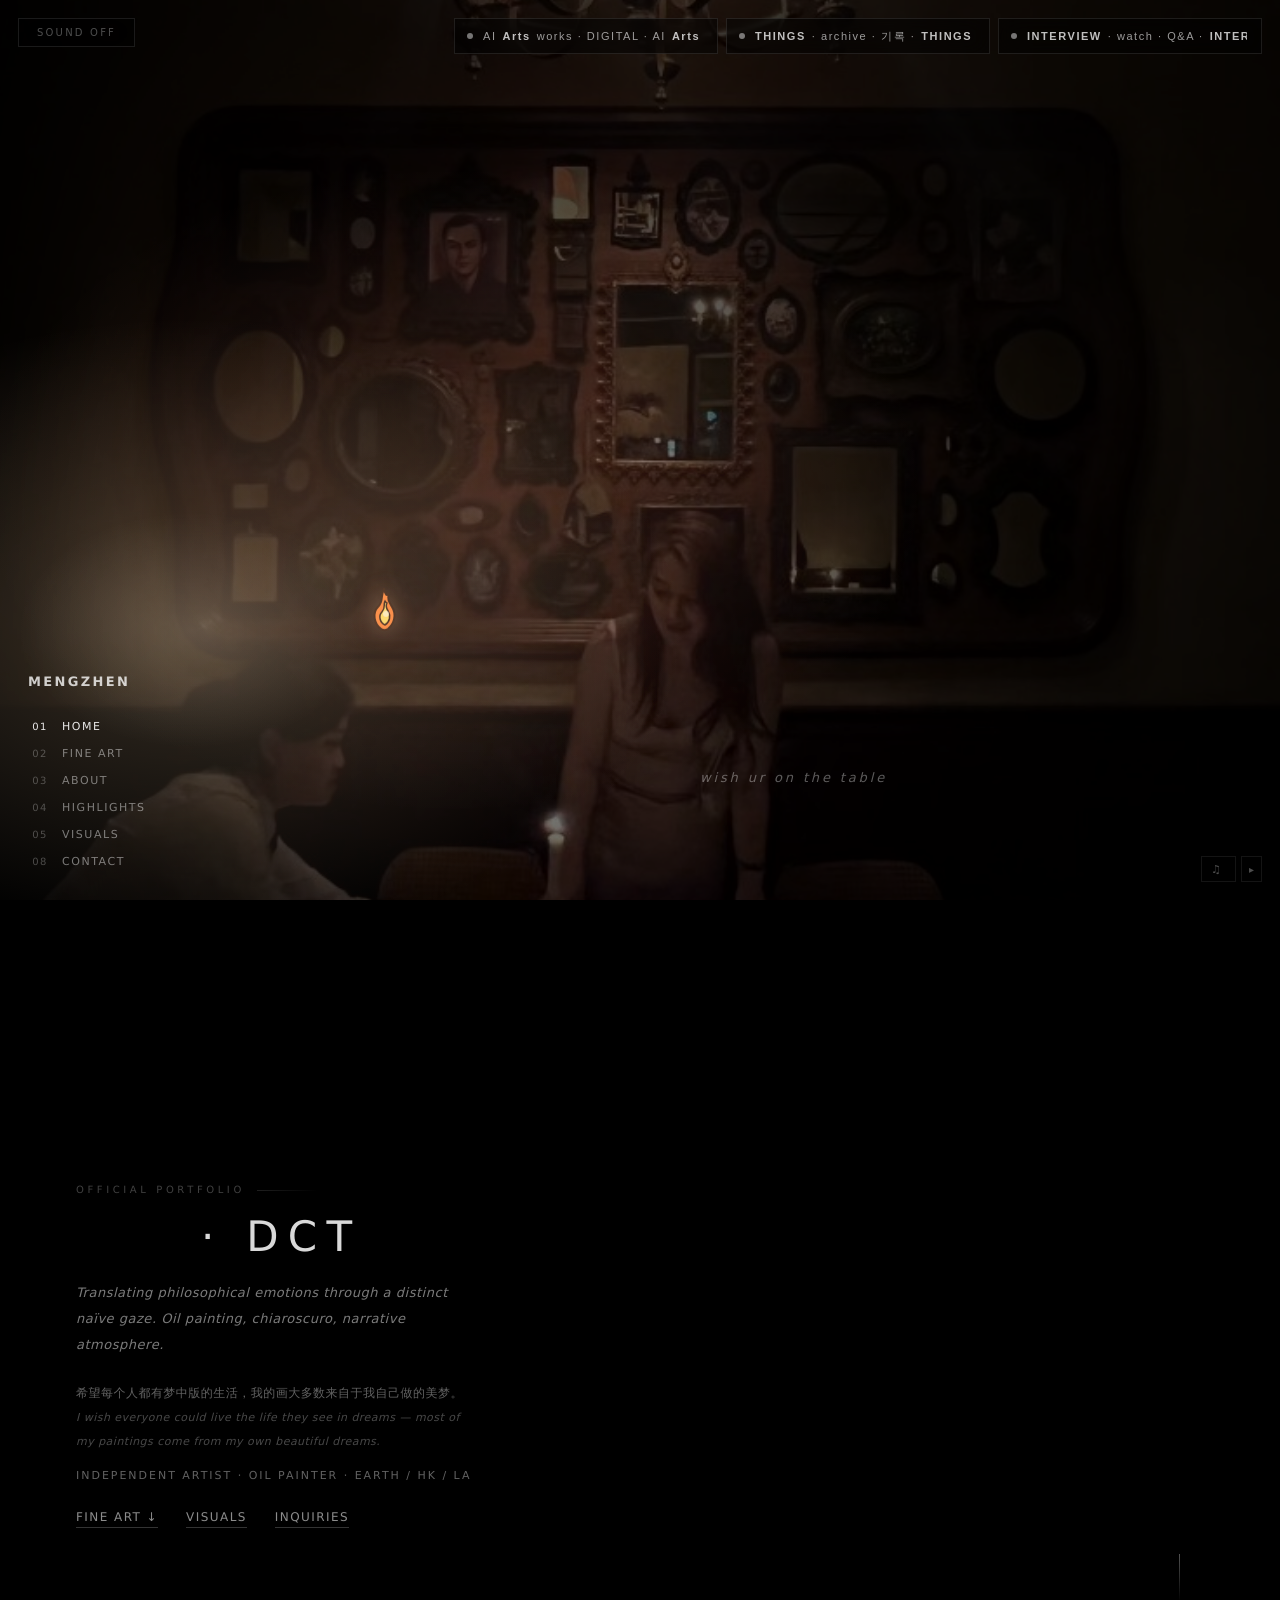
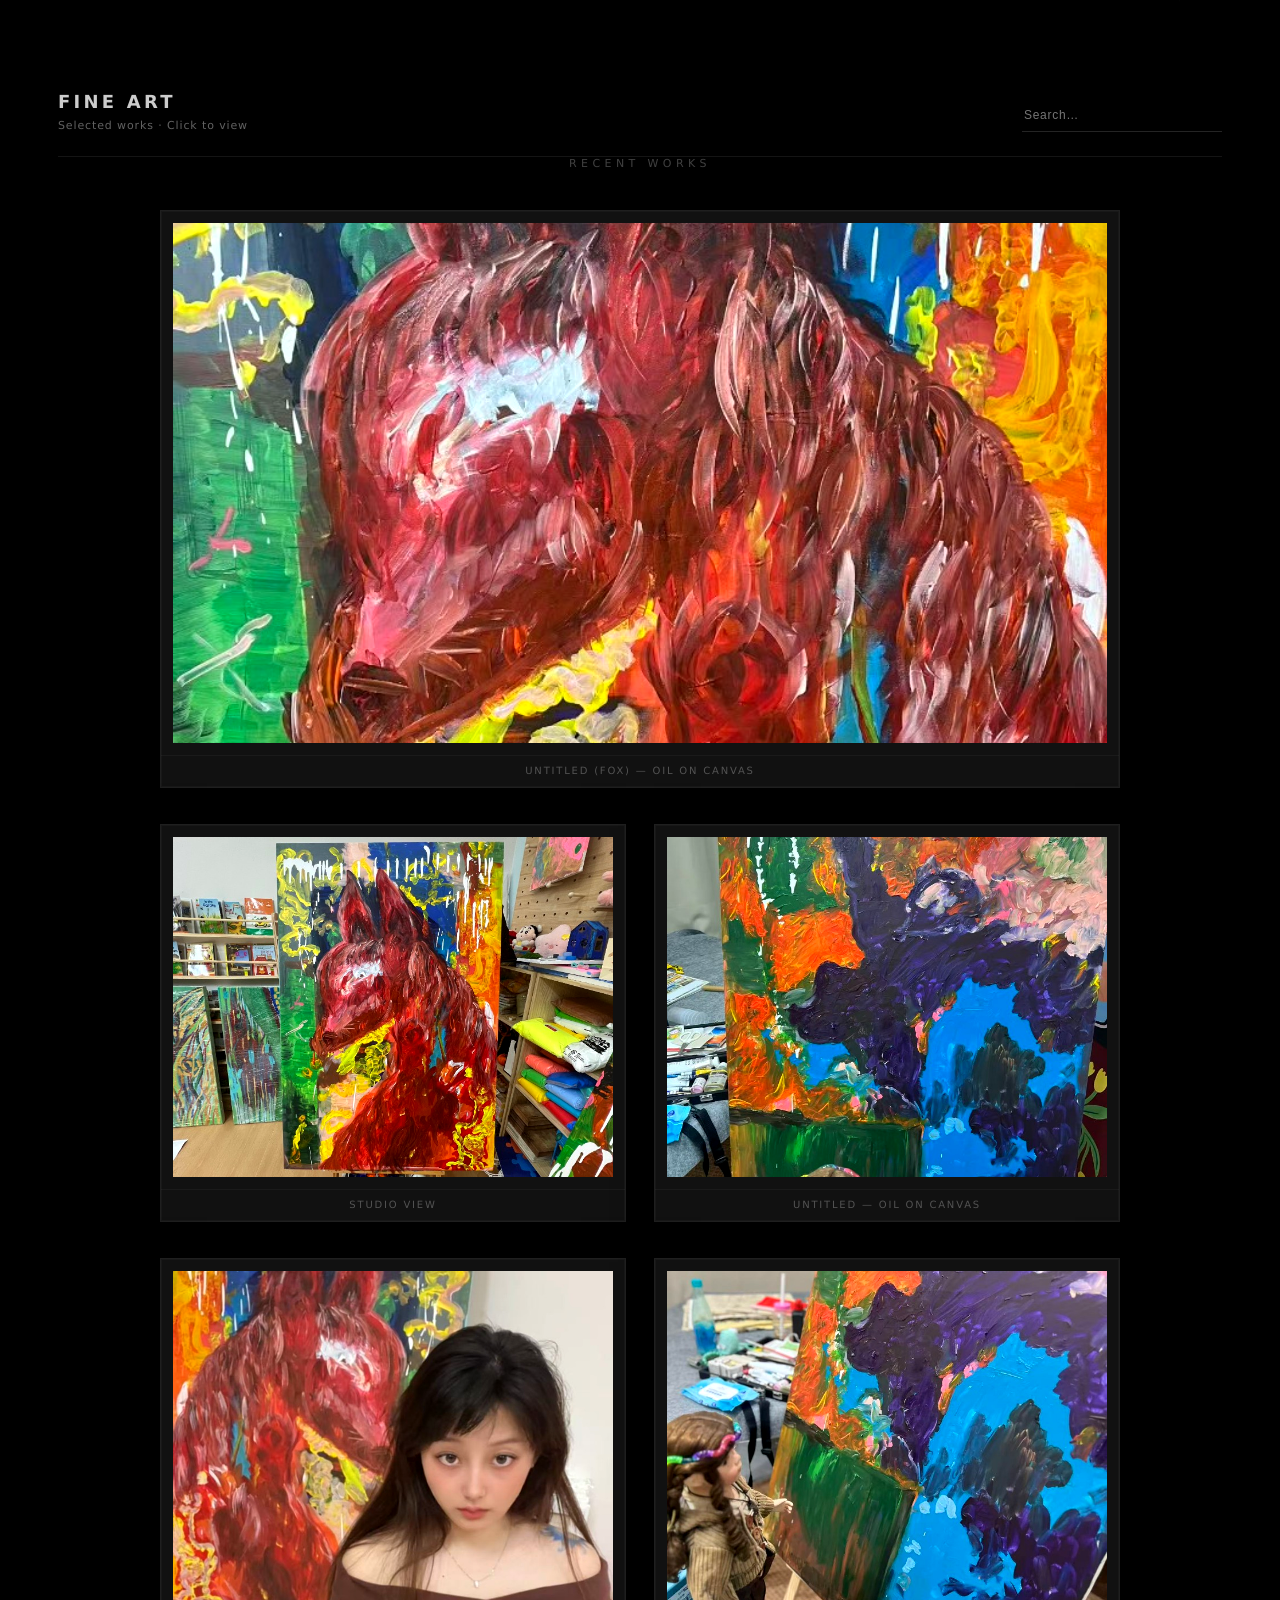
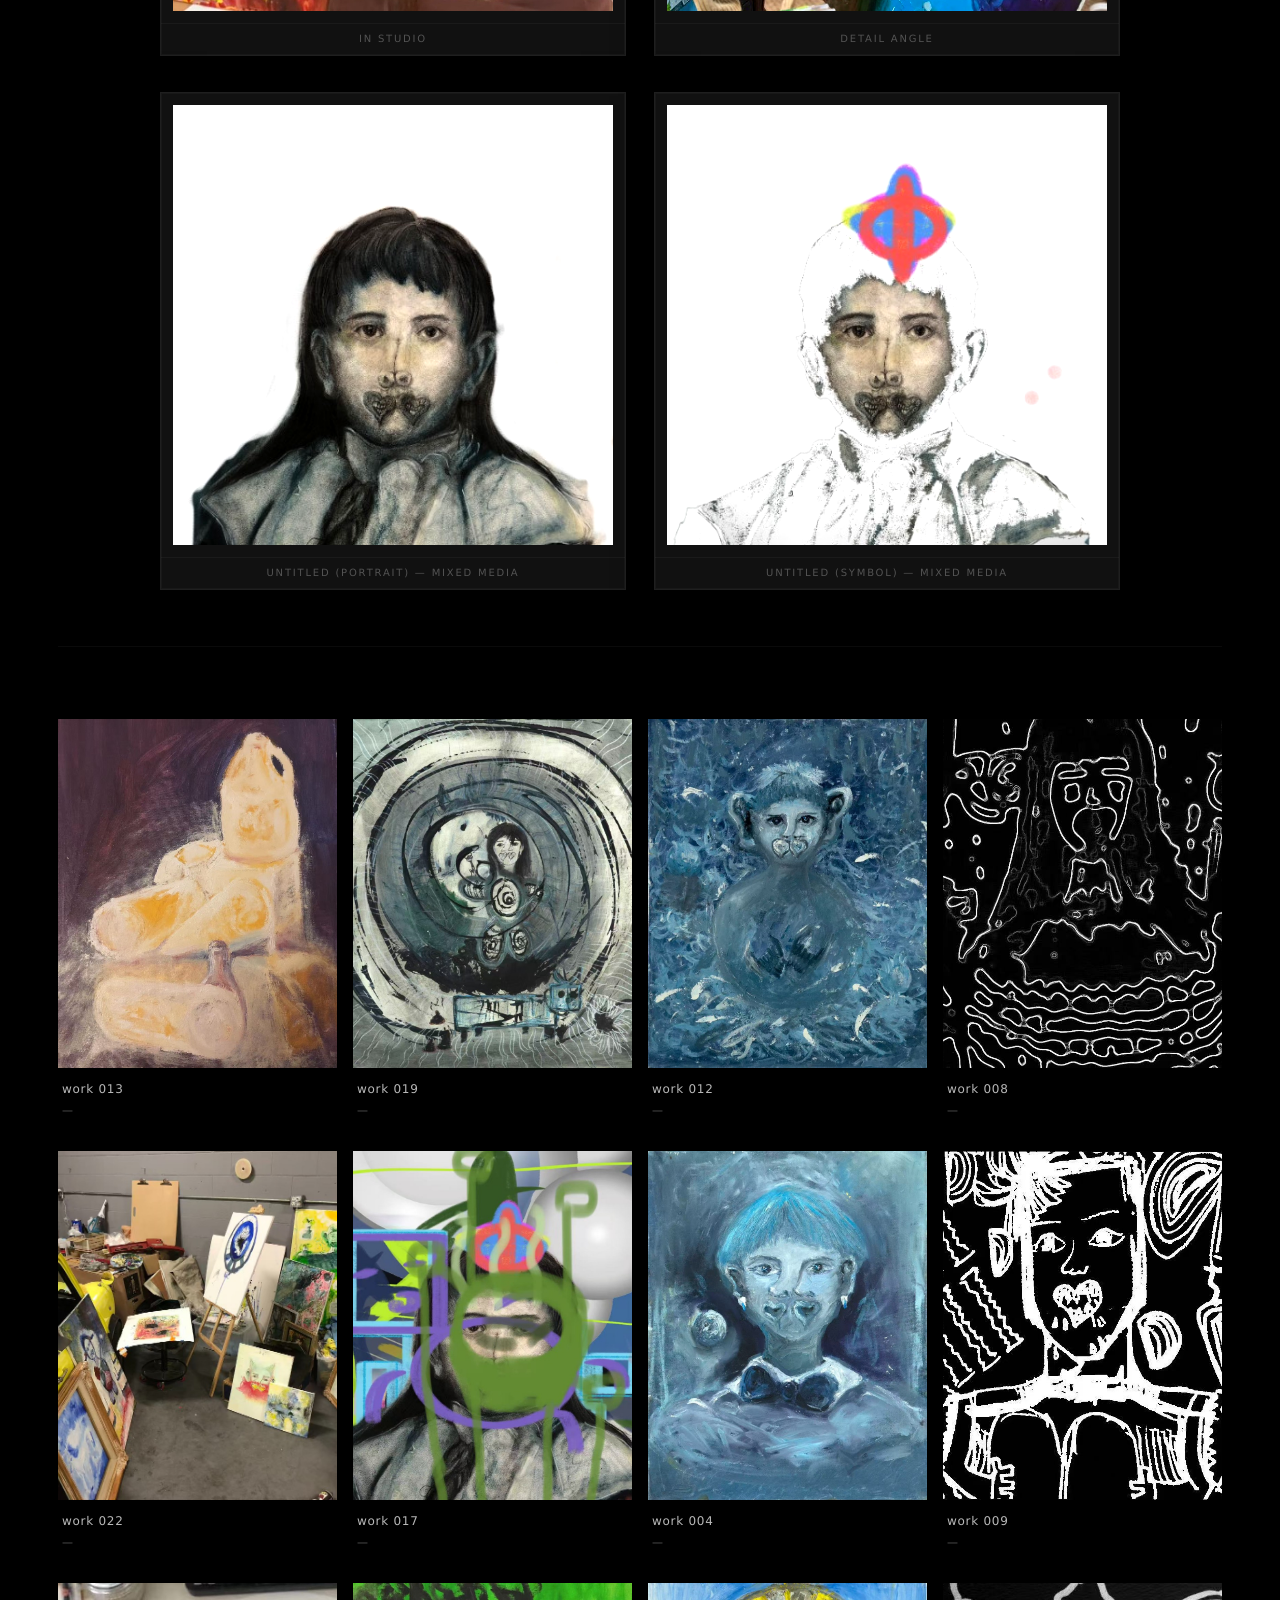
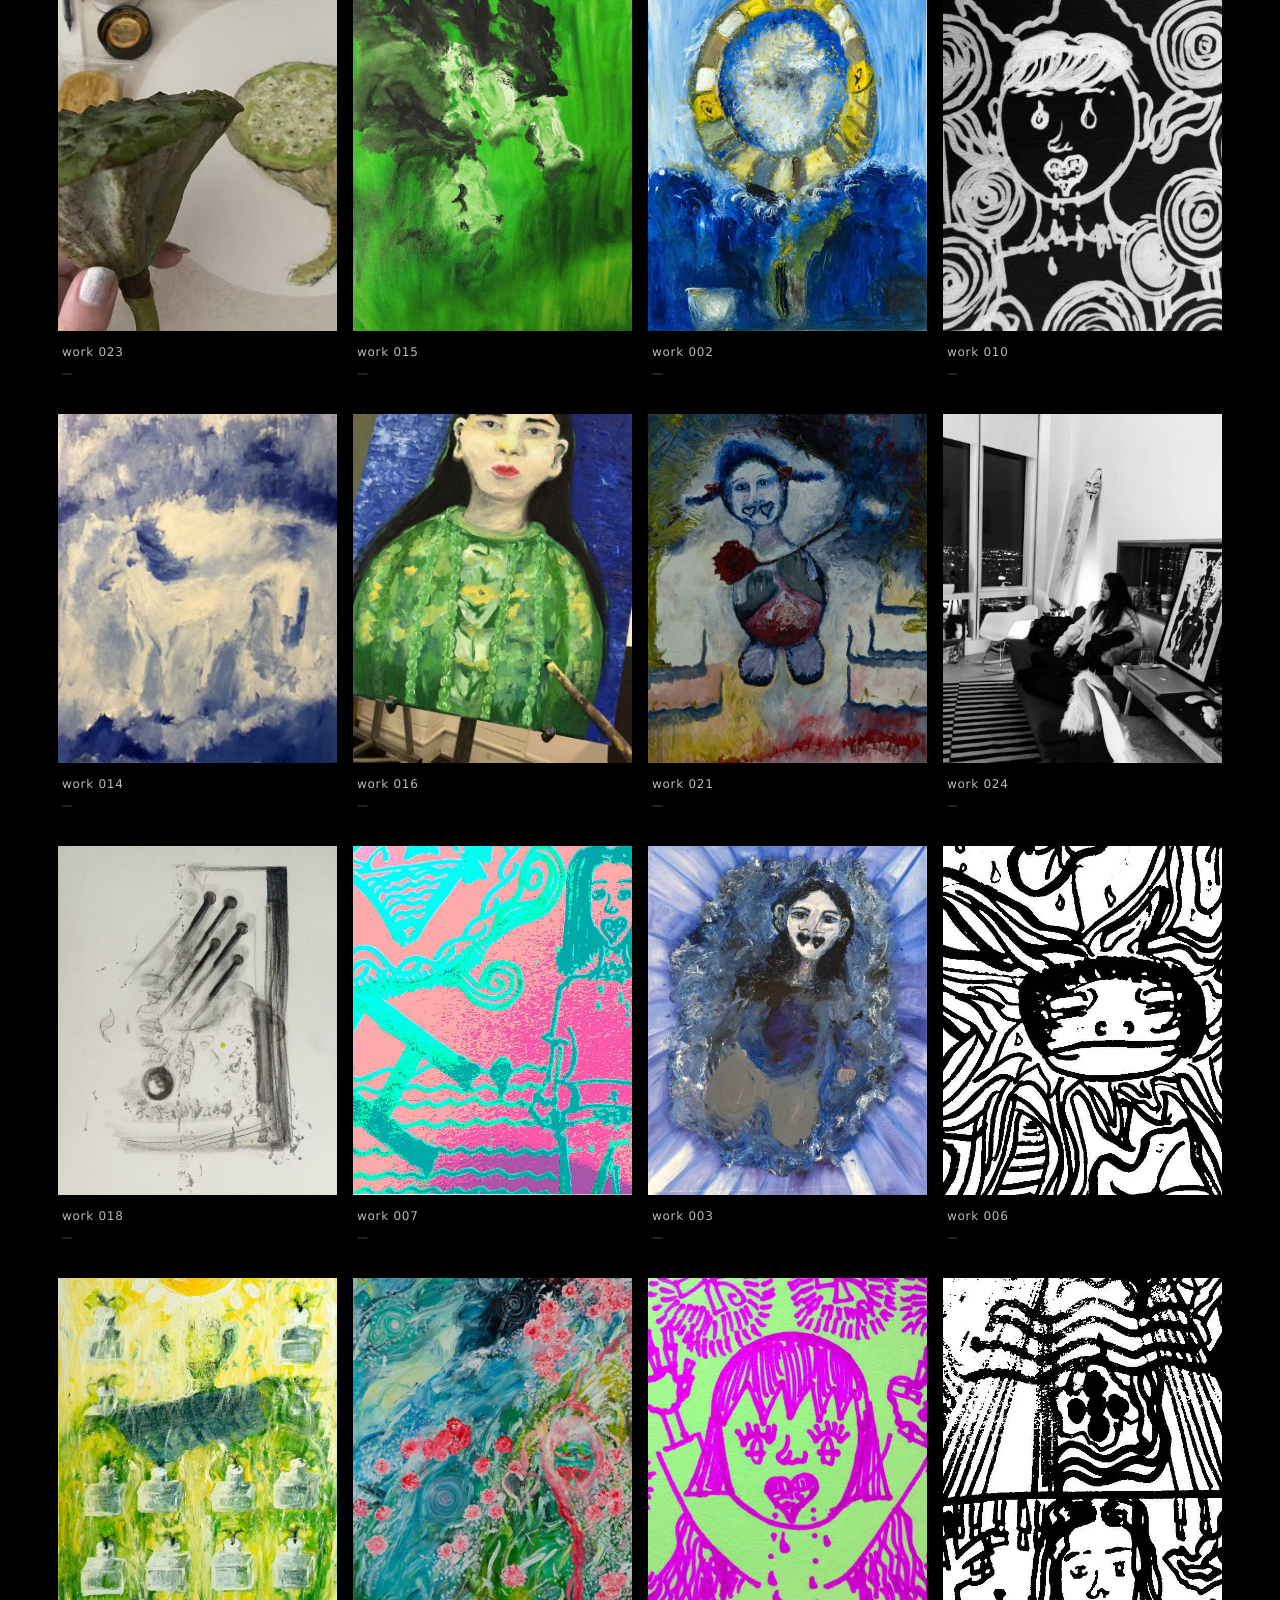
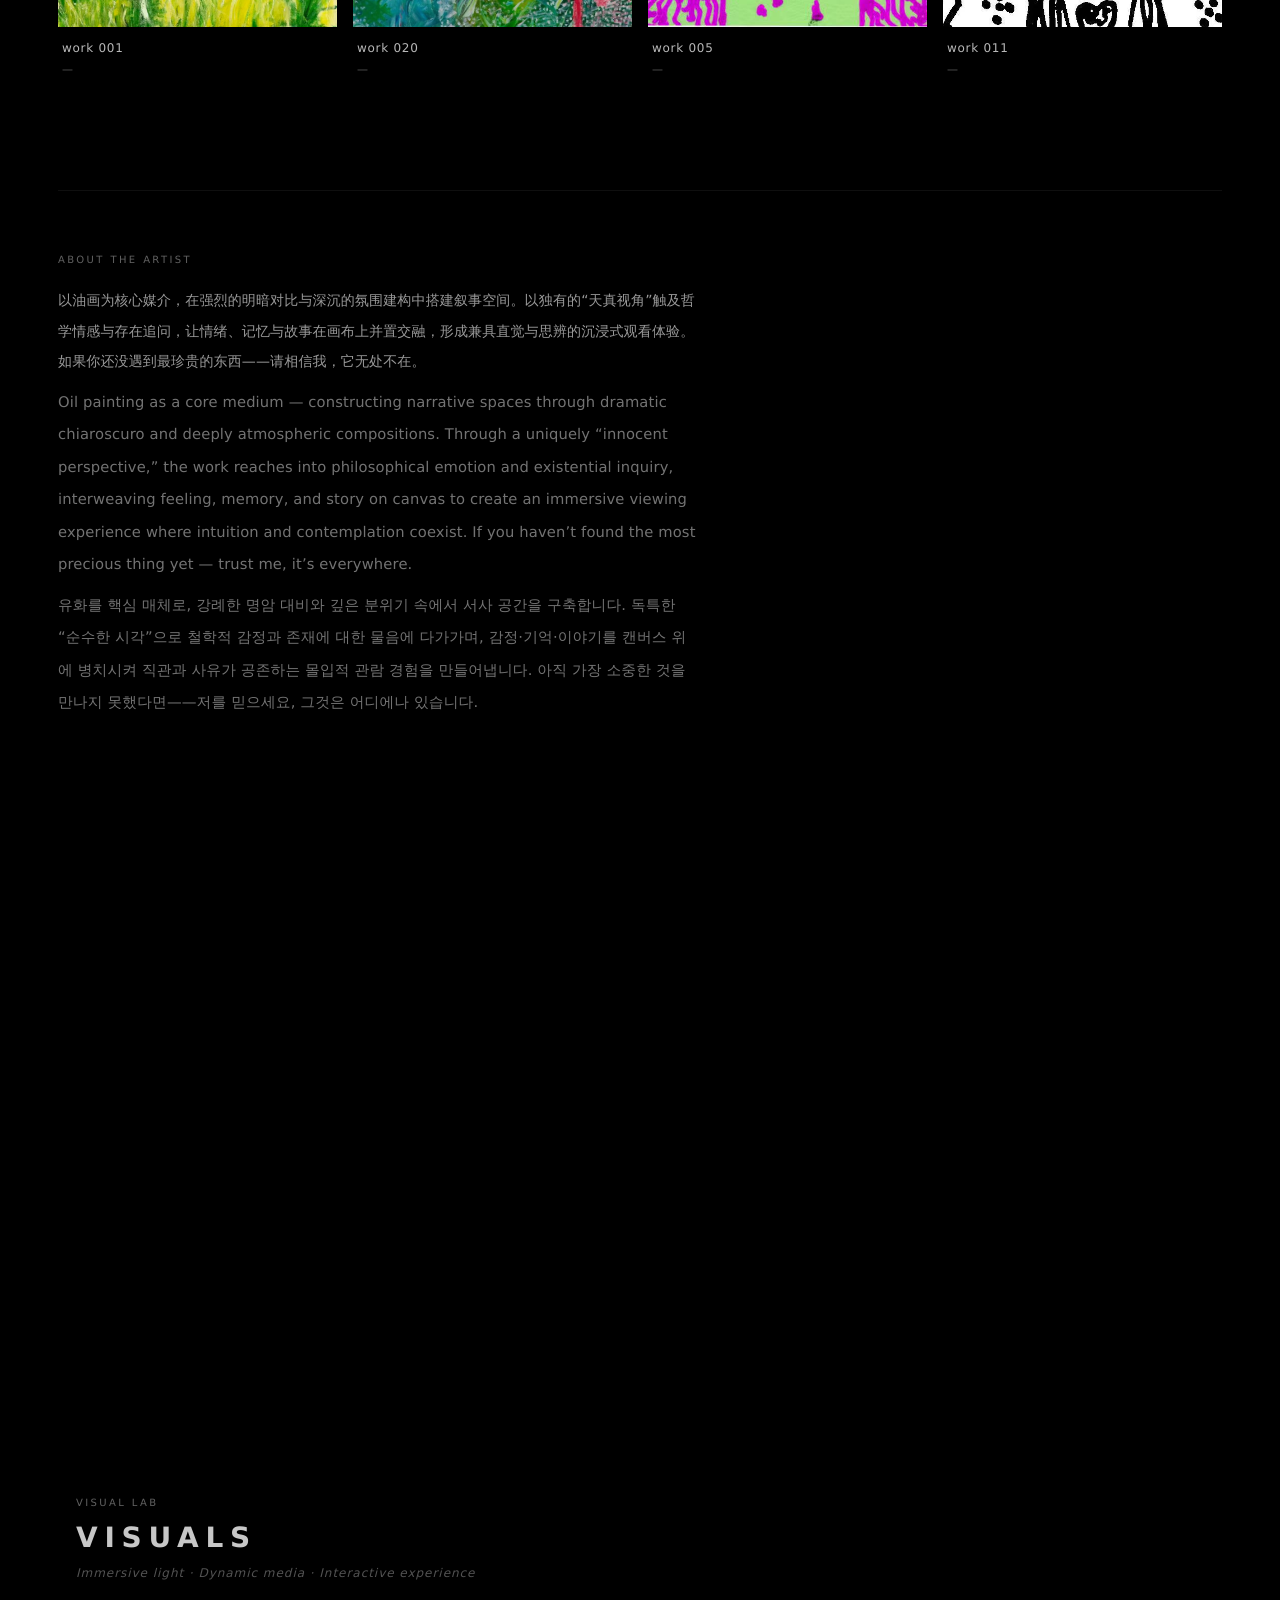
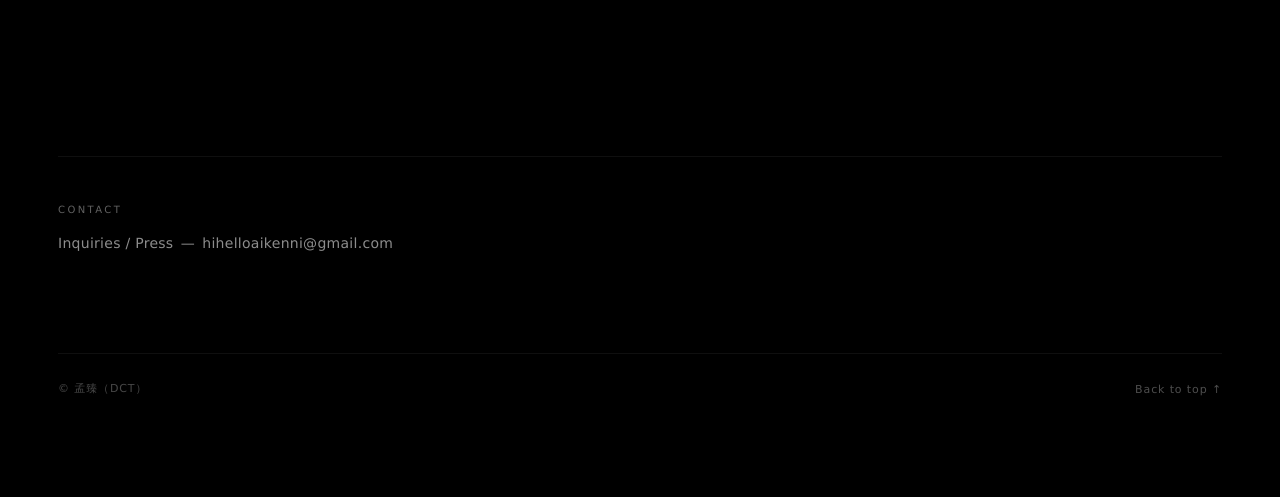
==== commit 922c5bfb: "add event photos to Highlights - Haiwainet + WTC Oculus Made-with: Cursor" ====
--- a/index.html
+++ b/index.html
@@ -191,8 +191,8 @@
         </div>
       </section>
 
-      <section id="highlights" class="grid2 section" aria-label="highlights">
-        <div class="card">
+      <section id="highlights" class="section" aria-label="highlights">
+        <div class="card" style="max-width:900px;margin:0 auto;">
           <div class="k">Exhibitions & Highlights</div>
           <ul class="list">
             <li><a href="https://mp.weixin.qq.com/s/nF7d24h1Bc_0DwY8XWkNsw" target="_blank" rel="noreferrer"><strong>「悬停此处有声」Hover Here For Sound</strong></a> — Guest Participant: <strong>梦真 DCT</strong>。海上世界文化艺术中心 L3 Garden View Gallery，深圳（2025.11.21–11.27）。策展人：一鹊 / YI QUE；联合策展人：雷鸣 / LEI MING；策划单位：WEART们。</li>
@@ -201,6 +201,16 @@
             <li>LA Post（SoCal Elite Connect 2019）：<a href="https://lapost.us/?p=20265" target="_blank" rel="noreferrer">https://lapost.us/?p=20265</a></li>
             <li>作品收录于 Artsy（以公开页面为准）；参与/呈现于 WTC 与 CAMAC 相关项目（以公开信息为准）。</li>
           </ul>
+          <div style="display:flex;gap:16px;margin-top:1.5em;flex-wrap:wrap;">
+            <figure style="flex:1;min-width:200px;margin:0;">
+              <img src="./assets/works/event-haiwainet.png" alt="人民日报海外网美国频道活动" loading="lazy" style="width:100%;border-radius:6px;"/>
+              <figcaption style="font-size:.75em;opacity:.5;margin-top:.4em;">人民日报海外网美国频道 · People's Daily Haiwainet US</figcaption>
+            </figure>
+            <figure style="flex:1;min-width:200px;margin:0;">
+              <img src="./assets/works/artist-wtc.png" alt="Artist at WTC Oculus" loading="lazy" style="width:100%;border-radius:6px;"/>
+              <figcaption style="font-size:.75em;opacity:.5;margin-top:.4em;">WTC Oculus, New York</figcaption>
+            </figure>
+          </div>
         </div>
       </section>
 
